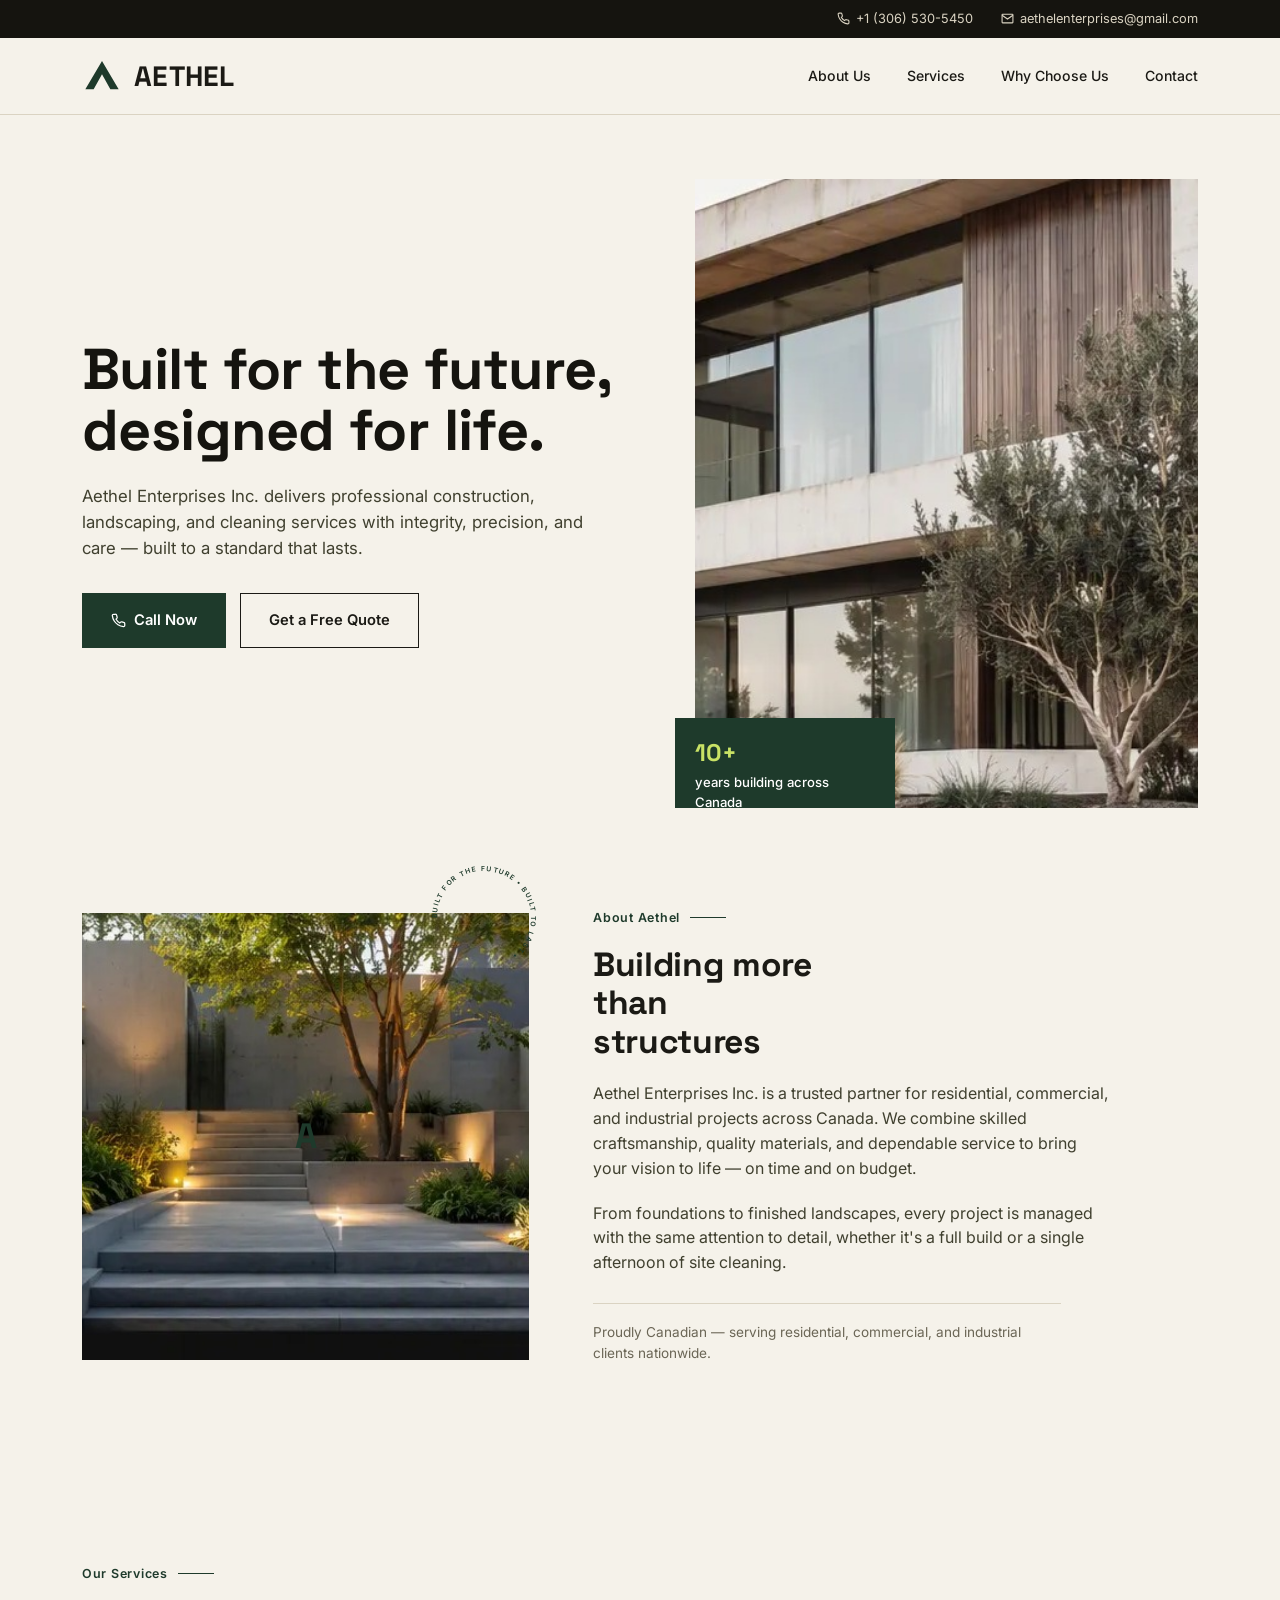
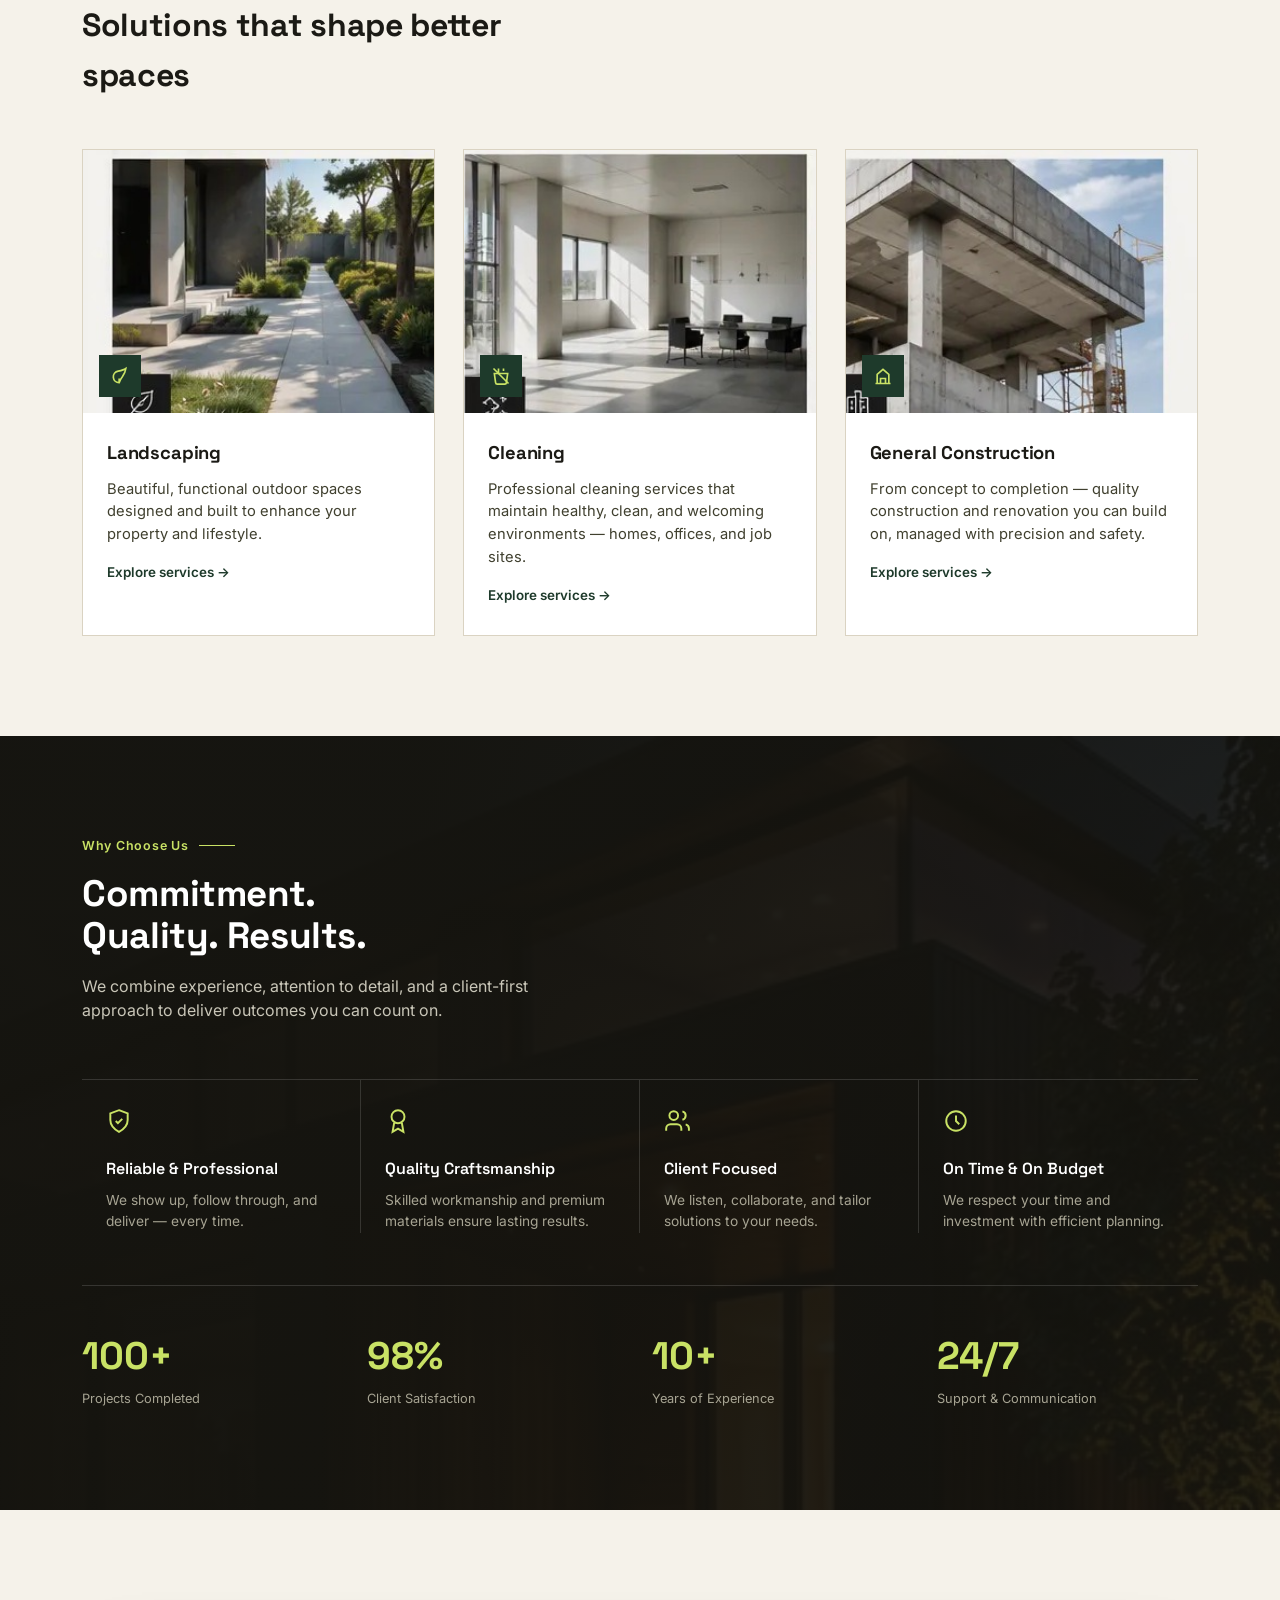
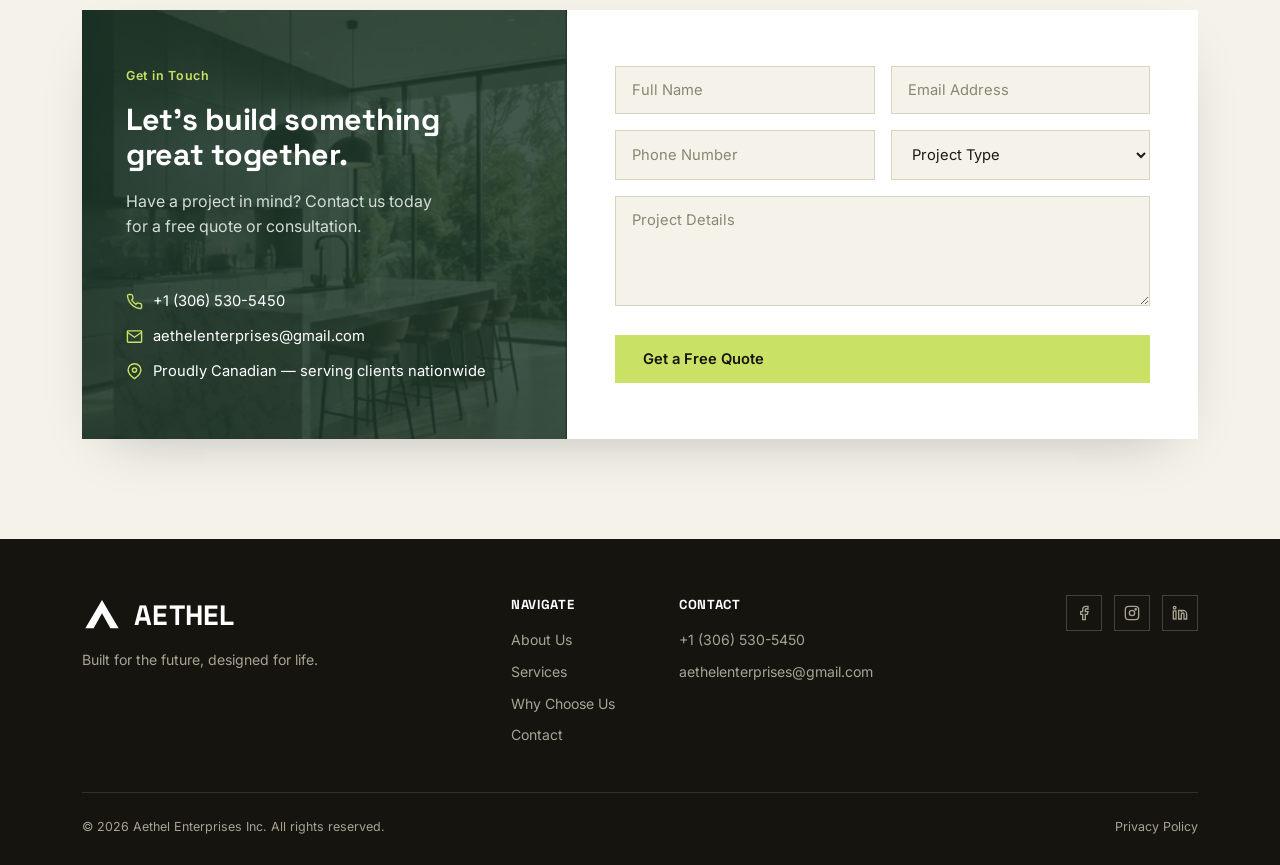
==== index.html @ 4a6648ea "Create index.html" ====
<!DOCTYPE html>
<html lang="en">
<head>
<meta charset="UTF-8">
<meta name="viewport" content="width=device-width, initial-scale=1.0">
<title>Aethel Enterprises Inc. — Built for the future, designed for life.</title>
<link rel="preconnect" href="https://fonts.googleapis.com">
<link rel="preconnect" href="https://fonts.gstatic.com" crossorigin>
<link href="https://fonts.googleapis.com/css2?family=Space+Grotesk:wght@400;500;600;700&family=Inter:wght@400;500;600&display=swap" rel="stylesheet">
<style>
  :root{
    --cream:#F5F2EA;
    --charcoal:#15140F;
    --forest:#1E3A2B;
    --forest-light:#2A4E3B;
    --lime:#C9E265;
    --stone:#DAD3C2;
    --white:#FFFFFF;
    --ink:#1B1A15;
  }
  *{margin:0;padding:0;box-sizing:border-box;}
  html{scroll-behavior:smooth;}
  body{
    font-family:'Inter',sans-serif;
    background:var(--cream);
    color:var(--ink);
    line-height:1.55;
    -webkit-font-smoothing:antialiased;
  }
  h1,h2,h3,.brand{
    font-family:'Space Grotesk',sans-serif;
    letter-spacing:-0.01em;
  }
  img{display:block;max-width:100%;height:auto;}
  a{color:inherit;text-decoration:none;}
  .wrap{max-width:1180px;margin:0 auto;padding:0 32px;}
  .btn{
    display:inline-flex;align-items:center;gap:8px;
    padding:15px 28px;
    font-family:'Inter',sans-serif;
    font-weight:600;
    font-size:0.92rem;
    border:1.5px solid transparent;
    cursor:pointer;
    transition:background .2s ease, color .2s ease, border-color .2s ease;
    white-space:nowrap;
  }
  .btn-primary{background:var(--forest);color:var(--white);}
  .btn-primary:hover{background:var(--charcoal);}
  .btn-outline{border-color:var(--ink);color:var(--ink);background:transparent;}
  .btn-outline:hover{background:var(--ink);color:var(--cream);}
  .btn-lime{background:var(--lime);color:var(--charcoal);}
  .btn-lime:hover{background:var(--white);}

  /* ===== Utility bar + header ===== */
  .topbar{
    background:var(--charcoal);color:var(--stone);
    font-size:0.8rem;
  }
  .topbar .wrap{display:flex;justify-content:flex-end;gap:28px;padding:9px 32px;}
  .topbar a{display:inline-flex;align-items:center;gap:6px;}
  .topbar a:hover{color:var(--lime);}

  header{
    position:sticky;top:0;z-index:50;
    background:rgba(245,242,234,0.94);
    backdrop-filter:blur(6px);
    border-bottom:1px solid var(--stone);
  }
  header .wrap{display:flex;align-items:center;justify-content:space-between;padding:18px 32px;}
  .brand{display:flex;align-items:center;gap:12px;}
  .brand .mark{width:40px;height:40px;flex:none;}
  .brand .word{font-size:1.75rem;font-weight:700;letter-spacing:0.01em;line-height:1;}
  nav{display:flex;align-items:center;gap:36px;}
  nav a{font-size:0.88rem;font-weight:500;position:relative;padding:4px 0;}
  nav a:hover{color:var(--forest);}
  .navtoggle{display:none;background:none;border:none;cursor:pointer;padding:6px;}
  .navtoggle span{display:block;width:22px;height:2px;background:var(--ink);margin:5px 0;}

  /* ===== Hero ===== */
  .hero{padding:64px 0 0;overflow:hidden;}
  .hero .wrap{display:grid;grid-template-columns:1.05fr 0.95fr;gap:56px;align-items:center;}
  .hero h1{font-size:clamp(2.5rem,5vw,3.6rem);font-weight:700;line-height:1.06;color:var(--charcoal);}
  .hero p{margin-top:22px;max-width:46ch;font-size:1.05rem;color:#40402f;}
  .hero .ctas{margin-top:32px;display:flex;gap:14px;flex-wrap:wrap;}
  .hero .photo{position:relative;}
  .hero .photo img{width:100%;aspect-ratio:4/5;object-fit:cover;}
  .hero .photo .tag{
    position:absolute;left:-20px;bottom:-20px;
    background:var(--forest);color:var(--white);
    padding:16px 20px;max-width:220px;
    font-size:0.82rem;font-weight:500;
  }
  .hero .photo .tag b{display:block;font-family:'Space Grotesk',sans-serif;font-size:1.5rem;color:var(--lime);font-weight:700;}

  /* ===== Section basics ===== */
  section{padding:100px 0;}
  .label{
    font-size:0.78rem;font-weight:600;letter-spacing:0.06em;color:var(--forest);
    display:flex;align-items:center;gap:10px;margin-bottom:18px;
  }
  .label::after{content:"";flex:none;width:36px;height:1px;background:var(--forest);}

  /* ===== About ===== */
  .about .wrap{display:grid;grid-template-columns:0.85fr 1.15fr;gap:64px;align-items:center;}
  .about .photowrap{position:relative;}
  .about .photowrap img{width:100%;aspect-ratio:1/1;object-fit:cover;}
  .about h2{font-size:2.1rem;font-weight:700;line-height:1.15;max-width:11ch;}
  .about .body p{margin-top:20px;max-width:52ch;color:#40402f;}
  .about .body{position:relative;}
  .about .founder{margin-top:28px;font-size:0.85rem;color:#6b6656;padding-top:18px;border-top:1px solid var(--stone);max-width:52ch;}

  .seal{
    position:absolute;right:-14px;top:-54px;
    width:118px;height:118px;
    animation:spin 26s linear infinite;
  }
  @media (prefers-reduced-motion: reduce){.seal{animation:none;}}
  @keyframes spin{from{transform:rotate(0deg);}to{transform:rotate(360deg);}}
  .seal-core{
    position:absolute;inset:0;display:flex;align-items:center;justify-content:center;
    animation:none;
  }
  .seal-core span{
    font-family:'Space Grotesk',sans-serif;font-weight:700;font-size:2.2rem;color:var(--forest);
  }

  /* ===== Services ===== */
  .services-grid{margin-top:48px;display:grid;grid-template-columns:repeat(3,1fr);gap:28px;}
  .svc-card{background:var(--white);border:1px solid var(--stone);}
  .svc-card .imgbox{position:relative;aspect-ratio:4/3;overflow:hidden;}
  .svc-card .imgbox img{width:100%;height:100%;object-fit:cover;transition:transform .5s ease;}
  .svc-card:hover .imgbox img{transform:scale(1.05);}
  .svc-card .icon{
    position:absolute;left:16px;bottom:16px;
    width:42px;height:42px;background:var(--forest);
    display:flex;align-items:center;justify-content:center;
  }
  .svc-card .icon svg{width:20px;height:20px;stroke:var(--lime);}
  .svc-card .content{padding:26px 24px 28px;}
  .svc-card h3{font-size:1.15rem;font-weight:700;margin-bottom:10px;}
  .svc-card p{font-size:0.92rem;color:#40402f;}
  .svc-card .more{display:inline-flex;align-items:center;gap:6px;margin-top:16px;font-size:0.84rem;font-weight:600;color:var(--forest);}

  /* ===== Why choose us (dark, photo bg) ===== */
  .why{
    position:relative;color:var(--white);
    background:var(--charcoal);
  }
  .why .bgphoto{position:absolute;inset:0;z-index:0;}
  .why .bgphoto img{width:100%;height:100%;object-fit:cover;opacity:0.28;}
  .why .bgphoto::after{
    content:"";position:absolute;inset:0;
    background:linear-gradient(100deg, rgba(21,20,15,0.97) 30%, rgba(21,20,15,0.65) 100%);
  }
  .why .wrap{position:relative;z-index:1;}
  .why .label{color:var(--lime);}
  .why .label::after{background:var(--lime);}
  .why h2{font-size:2.3rem;font-weight:700;max-width:14ch;line-height:1.15;}
  .why .lede{max-width:46ch;color:#c9c6b8;margin-top:16px;}
  .values{margin-top:56px;display:grid;grid-template-columns:repeat(4,1fr);gap:0;border-top:1px solid rgba(255,255,255,0.14);}
  .value{padding:28px 24px 0;border-right:1px solid rgba(255,255,255,0.14);}
  .value:last-child{border-right:none;}
  .value svg{width:26px;height:26px;stroke:var(--lime);margin-bottom:16px;}
  .value h4{font-family:'Space Grotesk',sans-serif;font-size:1rem;font-weight:600;margin-bottom:8px;}
  .value p{font-size:0.86rem;color:#a7a493;}
  .stats{margin-top:52px;display:grid;grid-template-columns:repeat(4,1fr);gap:24px;padding-top:40px;border-top:1px solid rgba(255,255,255,0.14);}
  .stat b{display:block;font-family:'Space Grotesk',sans-serif;font-size:2.4rem;font-weight:700;color:var(--lime);}
  .stat span{font-size:0.8rem;color:#a7a493;}

  /* ===== Contact ===== */
  .contact{background:var(--cream);}
  .contact .panel-wrap{display:grid;grid-template-columns:1fr 1.3fr;box-shadow:0 20px 60px -30px rgba(0,0,0,0.3);}
  .contact .panel{
    background:var(--forest);color:var(--white);
    padding:56px 44px;position:relative;overflow:hidden;
    display:flex;flex-direction:column;justify-content:space-between;
  }
  .contact .panel .kitchen{position:absolute;inset:0;opacity:0.16;}
  .contact .panel .kitchen img{width:100%;height:100%;object-fit:cover;}
  .contact .panel > *{position:relative;z-index:1;}
  .contact .panel h2{font-size:1.9rem;font-weight:700;line-height:1.15;}
  .contact .panel p{margin-top:16px;color:#d3ddd6;max-width:32ch;}
  .contact .details{margin-top:32px;display:flex;flex-direction:column;gap:12px;font-size:0.92rem;}
  .contact .details a{display:flex;align-items:center;gap:10px;}
  .contact .details svg{width:17px;height:17px;stroke:var(--lime);flex:none;}
  .form{background:var(--white);padding:56px 48px;}
  .form-row{display:grid;grid-template-columns:1fr 1fr;gap:16px;margin-bottom:16px;}
  .form input,.form select,.form textarea{
    width:100%;border:1px solid var(--stone);background:var(--cream);
    padding:14px 16px;font-family:'Inter',sans-serif;font-size:0.92rem;color:var(--ink);
  }
  .form textarea{margin-bottom:22px;min-height:110px;resize:vertical;}
  .form input::placeholder,.form textarea::placeholder{color:#8a8672;}
  .form input:focus,.form select:focus,.form textarea:focus{outline:2px solid var(--forest);outline-offset:1px;}
  .form button{width:100%;border:none;}

  /* ===== Footer ===== */
  footer{background:var(--charcoal);color:#a7a493;padding:56px 0 28px;}
  .foot-top{display:flex;justify-content:space-between;align-items:flex-start;flex-wrap:wrap;gap:32px;padding-bottom:36px;border-bottom:1px solid rgba(255,255,255,0.12);}
  .foot-brand .brand .word{color:var(--white);}
  .foot-brand p{margin-top:14px;font-size:0.88rem;max-width:30ch;}
  .foot-links{display:flex;gap:64px;flex-wrap:wrap;}
  .foot-links h5{font-family:'Space Grotesk',sans-serif;color:var(--white);font-size:0.82rem;letter-spacing:0.05em;margin-bottom:14px;}
  .foot-links a{display:block;font-size:0.88rem;margin-bottom:10px;}
  .foot-links a:hover{color:var(--lime);}
  .social{display:flex;gap:12px;}
  .social a{width:36px;height:36px;border:1px solid rgba(255,255,255,0.2);display:flex;align-items:center;justify-content:center;}
  .social a:hover{border-color:var(--lime);color:var(--lime);}
  .social svg{width:16px;height:16px;stroke:currentColor;fill:none;}
  .foot-bottom{display:flex;justify-content:space-between;flex-wrap:wrap;gap:12px;padding-top:24px;font-size:0.78rem;}

  /* ===== Responsive ===== */
  @media (max-width:900px){
    .hero .wrap{grid-template-columns:1fr;}
    .hero .photo{order:-1;}
    .hero{padding-top:40px;}
    .about .wrap{grid-template-columns:1fr;gap:40px;}
    .seal{right:8px;top:-40px;}
    .services-grid{grid-template-columns:1fr;}
    .values{grid-template-columns:1fr 1fr;}
    .value{border-right:none;border-bottom:1px solid rgba(255,255,255,0.14);padding-bottom:24px;}
    .stats{grid-template-columns:1fr 1fr;}
    .contact .panel-wrap{grid-template-columns:1fr;}
    .form-row{grid-template-columns:1fr;}
    nav{position:fixed;top:64px;left:0;right:0;bottom:0;background:var(--cream);flex-direction:column;align-items:flex-start;padding:32px;gap:24px;transform:translateX(100%);transition:transform .3s ease;}
    nav.open{transform:translateX(0);}
    .navtoggle{display:block;}
    .topbar .wrap{justify-content:center;gap:20px;flex-wrap:wrap;}
    section{padding:64px 0;}
  }
  @media (max-width:560px){
    .wrap{padding:0 20px;}
    .foot-links{gap:32px;}
  }
</style>
</head>
<body>

<div class="topbar">
  <div class="wrap">
    <a href="tel:+13065305450">
      <svg width="13" height="13" viewBox="0 0 24 24" fill="none" stroke="currentColor" stroke-width="2"><path d="M22 16.92v3a2 2 0 0 1-2.18 2 19.79 19.79 0 0 1-8.63-3.07 19.5 19.5 0 0 1-6-6 19.79 19.79 0 0 1-3.07-8.67A2 2 0 0 1 4.11 2h3a2 2 0 0 1 2 1.72c.127.96.36 1.903.7 2.81a2 2 0 0 1-.45 2.11L8.09 9.91a16 16 0 0 0 6 6l1.27-1.27a2 2 0 0 1 2.11-.45c.907.34 1.85.573 2.81.7A2 2 0 0 1 22 16.92z"/></svg>
      +1 (306) 530-5450
    </a>
    <a href="mailto:aethelenterprises@gmail.com">
      <svg width="13" height="13" viewBox="0 0 24 24" fill="none" stroke="currentColor" stroke-width="2"><path d="M4 4h16v16H4z" stroke="none"/><path d="M22 6l-10 7L2 6"/><rect x="2" y="4" width="20" height="16" rx="1"/></svg>
      aethelenterprises@gmail.com
    </a>
  </div>
</div>

<header>
  <div class="wrap">
    <a class="brand" href="#top">
      <svg class="mark" viewBox="0 0 48 48" fill="none">
        <path d="M24 6L4 40H14L24 22L34 40H44L24 6Z" fill="#1E3A2B"/>
      </svg>
      <span class="word">AETHEL</span>
    </a>
    <nav id="nav">
      <a href="#about">About Us</a>
      <a href="#services">Services</a>
      <a href="#why">Why Choose Us</a>
      <a href="#contact">Contact</a>
    </nav>
    <button class="navtoggle" id="navtoggle" aria-label="Toggle menu"><span></span><span></span><span></span></button>
  </div>
</header>

<main id="top">

  <section class="hero">
    <div class="wrap">
      <div>
        <h1>Built for the future, designed for life.</h1>
        <p>Aethel Enterprises Inc. delivers professional construction, landscaping, and cleaning services with integrity, precision, and care — built to a standard that lasts.</p>
        <div class="ctas">
          <a href="tel:+13065305450" class="btn btn-primary">
            <svg width="15" height="15" viewBox="0 0 24 24" fill="none" stroke="currentColor" stroke-width="2"><path d="M22 16.92v3a2 2 0 0 1-2.18 2 19.79 19.79 0 0 1-8.63-3.07 19.5 19.5 0 0 1-6-6 19.79 19.79 0 0 1-3.07-8.67A2 2 0 0 1 4.11 2h3a2 2 0 0 1 2 1.72c.127.96.36 1.903.7 2.81a2 2 0 0 1-.45 2.11L8.09 9.91a16 16 0 0 0 6 6l1.27-1.27a2 2 0 0 1 2.11-.45c.907.34 1.85.573 2.81.7A2 2 0 0 1 22 16.92z"/></svg>
            Call Now
          </a>
          <a href="#contact" class="btn btn-outline">Get a Free Quote</a>
        </div>
      </div>
      <div class="photo">
        <img src="[data-uri]" alt="Modern concrete and timber residential build by Aethel Enterprises">
        <div class="tag"><b>10+</b>years building across Canada</div>
      </div>
    </div>
  </section>

  <section class="about" id="about">
    <div class="wrap">
      <div class="photowrap">
        <img src="[data-uri]" alt="Landscaped concrete courtyard with lighting designed by Aethel Enterprises">
        <div class="seal">
          <svg viewBox="0 0 200 200" width="100%" height="100%">
            <defs><path id="sealpath" d="M 100,100 m -80,0 a 80,80 0 1,1 160,0 a 80,80 0 1,1 -160,0"/></defs>
            <text font-family="Inter, sans-serif" font-size="11.5" letter-spacing="2.5" fill="#1E3A2B" font-weight="600">
              <textPath href="#sealpath" startOffset="0%">BUILT FOR THE FUTURE  •  BUILT TO LAST  •  </textPath>
            </text>
          </svg>
        </div>
        <div class="seal-core"><span>A</span></div>
      </div>
      <div class="body">
        <div class="label">About Aethel</div>
        <h2>Building more than structures</h2>
        <p>Aethel Enterprises Inc. is a trusted partner for residential, commercial, and industrial projects across Canada. We combine skilled craftsmanship, quality materials, and dependable service to bring your vision to life — on time and on budget.</p>
        <p>From foundations to finished landscapes, every project is managed with the same attention to detail, whether it's a full build or a single afternoon of site cleaning.</p>
        <div class="founder">Proudly Canadian — serving residential, commercial, and industrial clients nationwide.</div>
      </div>
    </div>
  </section>

  <section class="services" id="services">
    <div class="wrap">
      <div class="label">Our Services</div>
      <h2 style="font-size:2rem;font-weight:700;max-width:20ch;">Solutions that shape better spaces</h2>
      <div class="services-grid">

        <div class="svc-card">
          <div class="imgbox">
            <img src="[data-uri]" alt="Landscaped garden pathway">
            <div class="icon"><svg viewBox="0 0 24 24" fill="none" stroke="currentColor" stroke-width="2"><path d="M11 20A7 7 0 0 1 9.8 6.1C15.5 5 17 4.5 19 3c-.5 4-1.5 6-4 9.5-1.5 2-3 4.5-4 7.5z"/><path d="M11 20v-5"/></svg></div>
          </div>
          <div class="content">
            <h3>Landscaping</h3>
            <p>Beautiful, functional outdoor spaces designed and built to enhance your property and lifestyle.</p>
            <span class="more">Explore services →</span>
          </div>
        </div>

        <div class="svc-card">
          <div class="imgbox">
            <img src="[data-uri]" alt="Professionally cleaned interior office space">
            <div class="icon"><svg viewBox="0 0 24 24" fill="none" stroke="currentColor" stroke-width="2"><path d="M3 3l18 18M9 3v6M15 3v3"/><path d="M4 9h16l-1.5 11a2 2 0 0 1-2 1.8H7.5a2 2 0 0 1-2-1.8L4 9z"/></svg></div>
          </div>
          <div class="content">
            <h3>Cleaning</h3>
            <p>Professional cleaning services that maintain healthy, clean, and welcoming environments — homes, offices, and job sites.</p>
            <span class="more">Explore services →</span>
          </div>
        </div>

        <div class="svc-card">
          <div class="imgbox">
            <img src="[data-uri]" alt="Concrete general construction site">
            <div class="icon"><svg viewBox="0 0 24 24" fill="none" stroke="currentColor" stroke-width="2"><path d="M3 21h18M5 21V10l7-6 7 6v11M9 21v-6h6v6"/></svg></div>
          </div>
          <div class="content">
            <h3>General Construction</h3>
            <p>From concept to completion — quality construction and renovation you can build on, managed with precision and safety.</p>
            <span class="more">Explore services →</span>
          </div>
        </div>

      </div>
    </div>
  </section>

  <section class="why" id="why">
    <div class="bgphoto"><img src="[data-uri]" alt="Aethel-built home lit at dusk"></div>
    <div class="wrap">
      <div class="label">Why Choose Us</div>
      <h2>Commitment. Quality. Results.</h2>
      <p class="lede">We combine experience, attention to detail, and a client-first approach to deliver outcomes you can count on.</p>

      <div class="values">
        <div class="value">
          <svg viewBox="0 0 24 24" fill="none" stroke="currentColor" stroke-width="1.8"><path d="M12 2l8 3v6c0 5-3.4 8.4-8 11-4.6-2.6-8-6-8-11V5l8-3z"/><path d="m9 12 2 2 4-4"/></svg>
          <h4>Reliable &amp; Professional</h4>
          <p>We show up, follow through, and deliver — every time.</p>
        </div>
        <div class="value">
          <svg viewBox="0 0 24 24" fill="none" stroke="currentColor" stroke-width="1.8"><circle cx="12" cy="8" r="6"/><path d="M8.5 13.5 7 22l5-3 5 3-1.5-8.5"/></svg>
          <h4>Quality Craftsmanship</h4>
          <p>Skilled workmanship and premium materials ensure lasting results.</p>
        </div>
        <div class="value">
          <svg viewBox="0 0 24 24" fill="none" stroke="currentColor" stroke-width="1.8"><circle cx="9" cy="7" r="4"/><path d="M2 21v-2a4 4 0 0 1 4-4h6a4 4 0 0 1 4 4v2"/><path d="M17 3.13a4 4 0 0 1 0 7.75M23 21v-2a4 4 0 0 0-3-3.87"/></svg>
          <h4>Client Focused</h4>
          <p>We listen, collaborate, and tailor solutions to your needs.</p>
        </div>
        <div class="value">
          <svg viewBox="0 0 24 24" fill="none" stroke="currentColor" stroke-width="1.8"><circle cx="12" cy="12" r="9"/><path d="M12 7v5l3 3"/></svg>
          <h4>On Time &amp; On Budget</h4>
          <p>We respect your time and investment with efficient planning.</p>
        </div>
      </div>

      <div class="stats">
        <div class="stat"><b>100+</b><span>Projects Completed</span></div>
        <div class="stat"><b>98%</b><span>Client Satisfaction</span></div>
        <div class="stat"><b>10+</b><span>Years of Experience</span></div>
        <div class="stat"><b>24/7</b><span>Support &amp; Communication</span></div>
      </div>
    </div>
  </section>

  <section class="contact" id="contact">
    <div class="wrap">
      <div class="panel-wrap">
        <div class="panel">
          <div class="kitchen"><img src="[data-uri]" alt=""></div>
          <div>
            <div class="label" style="color:var(--lime);">Get in Touch</div>
            <div class="label" style="display:none;"></div>
            <h2>Let's build something great together.</h2>
            <p>Have a project in mind? Contact us today for a free quote or consultation.</p>
          </div>
          <div class="details">
            <a href="tel:+13065305450"><svg viewBox="0 0 24 24" fill="none" stroke="currentColor" stroke-width="2"><path d="M22 16.92v3a2 2 0 0 1-2.18 2 19.79 19.79 0 0 1-8.63-3.07 19.5 19.5 0 0 1-6-6 19.79 19.79 0 0 1-3.07-8.67A2 2 0 0 1 4.11 2h3a2 2 0 0 1 2 1.72c.127.96.36 1.903.7 2.81a2 2 0 0 1-.45 2.11L8.09 9.91a16 16 0 0 0 6 6l1.27-1.27a2 2 0 0 1 2.11-.45c.907.34 1.85.573 2.81.7A2 2 0 0 1 22 16.92z"/></svg> +1 (306) 530-5450</a>
            <a href="mailto:aethelenterprises@gmail.com"><svg viewBox="0 0 24 24" fill="none" stroke="currentColor" stroke-width="2"><path d="M22 6l-10 7L2 6"/><rect x="2" y="4" width="20" height="16" rx="1"/></svg> aethelenterprises@gmail.com</a>
            <a href="#"><svg viewBox="0 0 24 24" fill="none" stroke="currentColor" stroke-width="2"><path d="M21 10c0 6-9 12-9 12s-9-6-9-12a9 9 0 0 1 18 0z"/><circle cx="12" cy="10" r="3"/></svg> Proudly Canadian — serving clients nationwide</a>
          </div>
        </div>
        <form class="form" onsubmit="event.preventDefault();">
          <div class="form-row">
            <input type="text" placeholder="Full Name" required>
            <input type="email" placeholder="Email Address" required>
          </div>
          <div class="form-row">
            <input type="tel" placeholder="Phone Number">
            <select>
              <option value="">Project Type</option>
              <option>Landscaping</option>
              <option>Cleaning</option>
              <option>General Construction</option>
              <option>Other</option>
            </select>
          </div>
          <textarea placeholder="Project Details"></textarea>
          <button type="submit" class="btn btn-lime">Get a Free Quote</button>
        </form>
      </div>
    </div>
  </section>

</main>

<footer>
  <div class="wrap">
    <div class="foot-top">
      <div class="foot-brand">
        <a class="brand" href="#top">
          <svg class="mark" viewBox="0 0 48 48" fill="none" width="34" height="34">
            <path d="M24 6L4 40H14L24 22L34 40H44L24 6Z" fill="#FFFFFF"/>
          </svg>
          <span class="word">AETHEL</span>
        </a>
        <p>Built for the future, designed for life.</p>
      </div>
      <div class="foot-links">
        <div>
          <h5>NAVIGATE</h5>
          <a href="#about">About Us</a>
          <a href="#services">Services</a>
          <a href="#why">Why Choose Us</a>
          <a href="#contact">Contact</a>
        </div>
        <div>
          <h5>CONTACT</h5>
          <a href="tel:+13065305450">+1 (306) 530-5450</a>
          <a href="mailto:aethelenterprises@gmail.com">aethelenterprises@gmail.com</a>
        </div>
      </div>
      <div class="social">
        <a href="#" aria-label="Facebook"><svg viewBox="0 0 24 24" stroke-width="2"><path d="M18 2h-3a5 5 0 0 0-5 5v3H7v4h3v8h4v-8h3l1-4h-4V7a1 1 0 0 1 1-1h3z"/></svg></a>
        <a href="#" aria-label="Instagram"><svg viewBox="0 0 24 24" stroke-width="2"><rect x="2" y="2" width="20" height="20" rx="5"/><circle cx="12" cy="12" r="4"/><circle cx="17.5" cy="6.5" r="1"/></svg></a>
        <a href="#" aria-label="LinkedIn"><svg viewBox="0 0 24 24" stroke-width="2"><path d="M16 8a6 6 0 0 1 6 6v7h-4v-7a2 2 0 0 0-4 0v7h-4V8h4v2a5 5 0 0 1 2-2z"/><rect x="2" y="9" width="4" height="12"/><circle cx="4" cy="4" r="2"/></svg></a>
      </div>
    </div>
    <div class="foot-bottom">
      <span>© 2026 Aethel Enterprises Inc. All rights reserved.</span>
      <a href="#">Privacy Policy</a>
    </div>
  </div>
</footer>

<script>
  const toggle = document.getElementById('navtoggle');
  const nav = document.getElementById('nav');
  toggle.addEventListener('click', () => nav.classList.toggle('open'));
  nav.querySelectorAll('a').forEach(a => a.addEventListener('click', () => nav.classList.remove('open')));
</script>

</body>
</html>
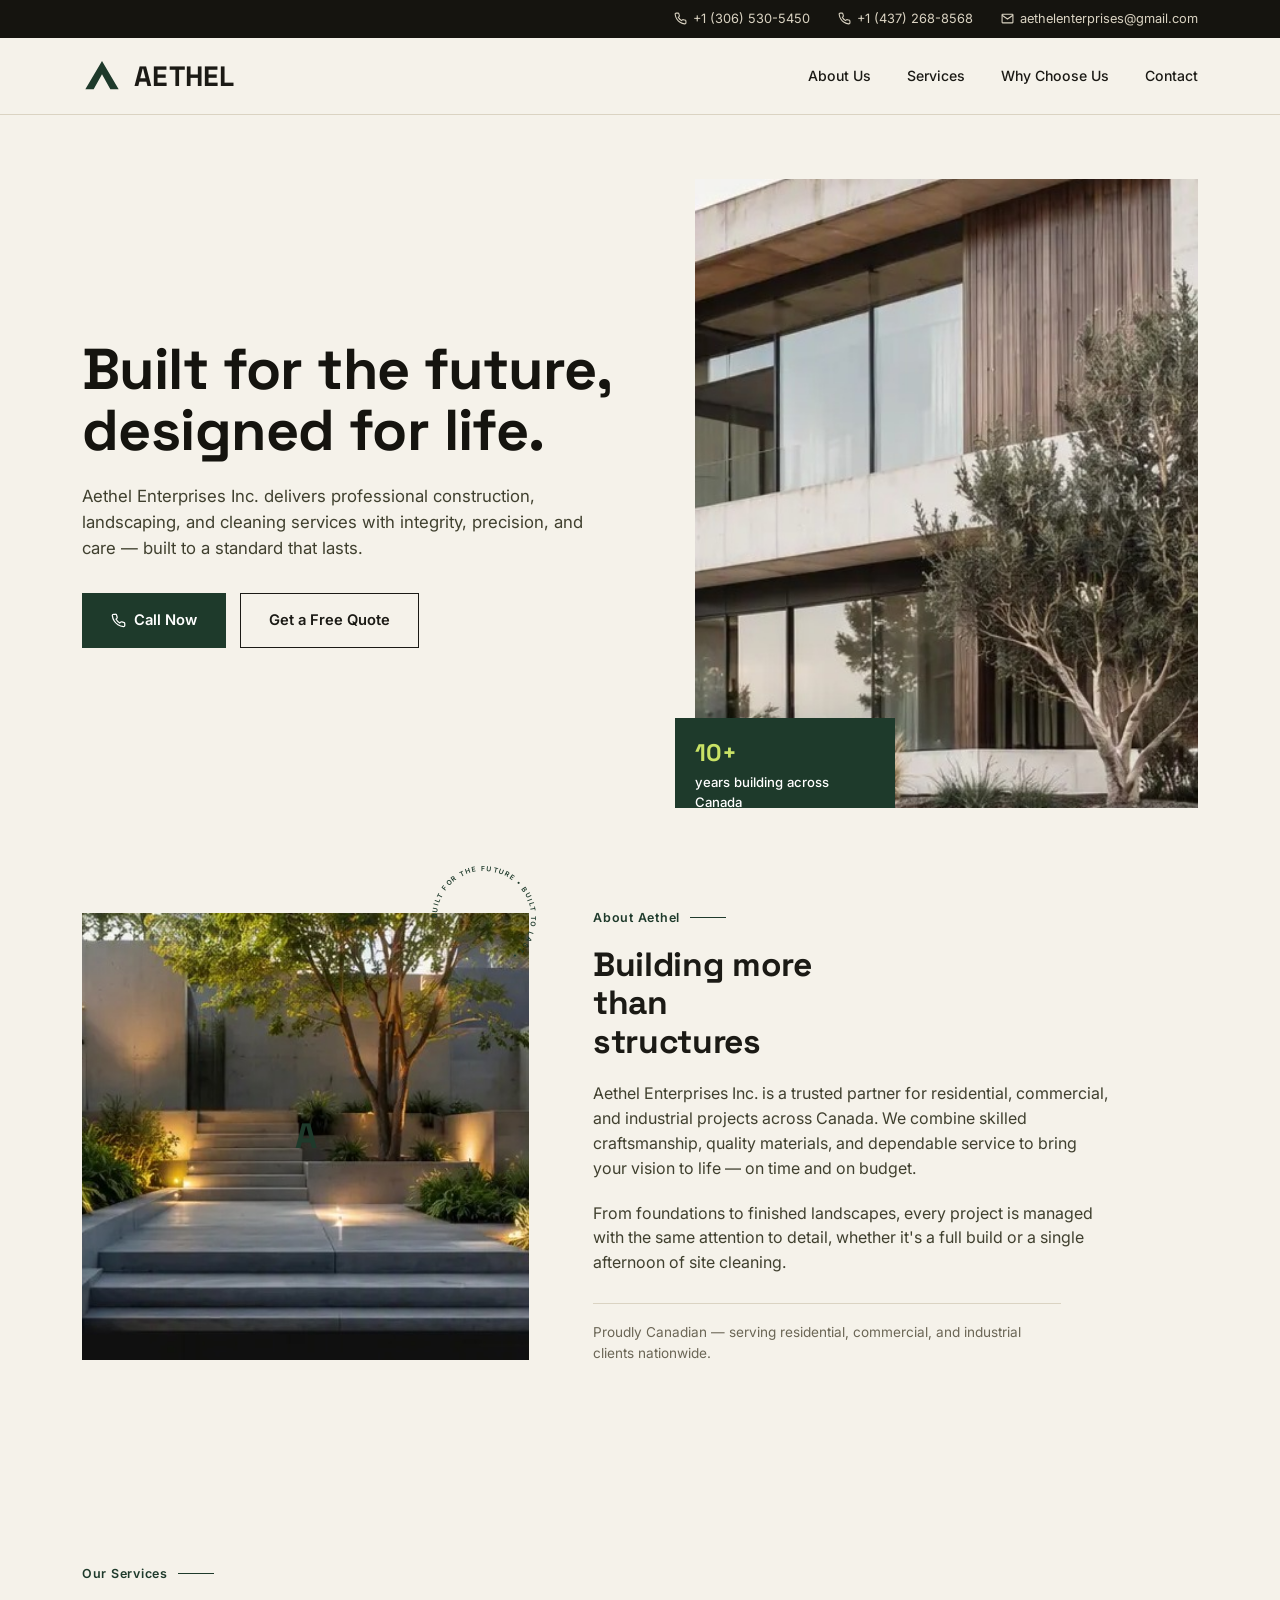
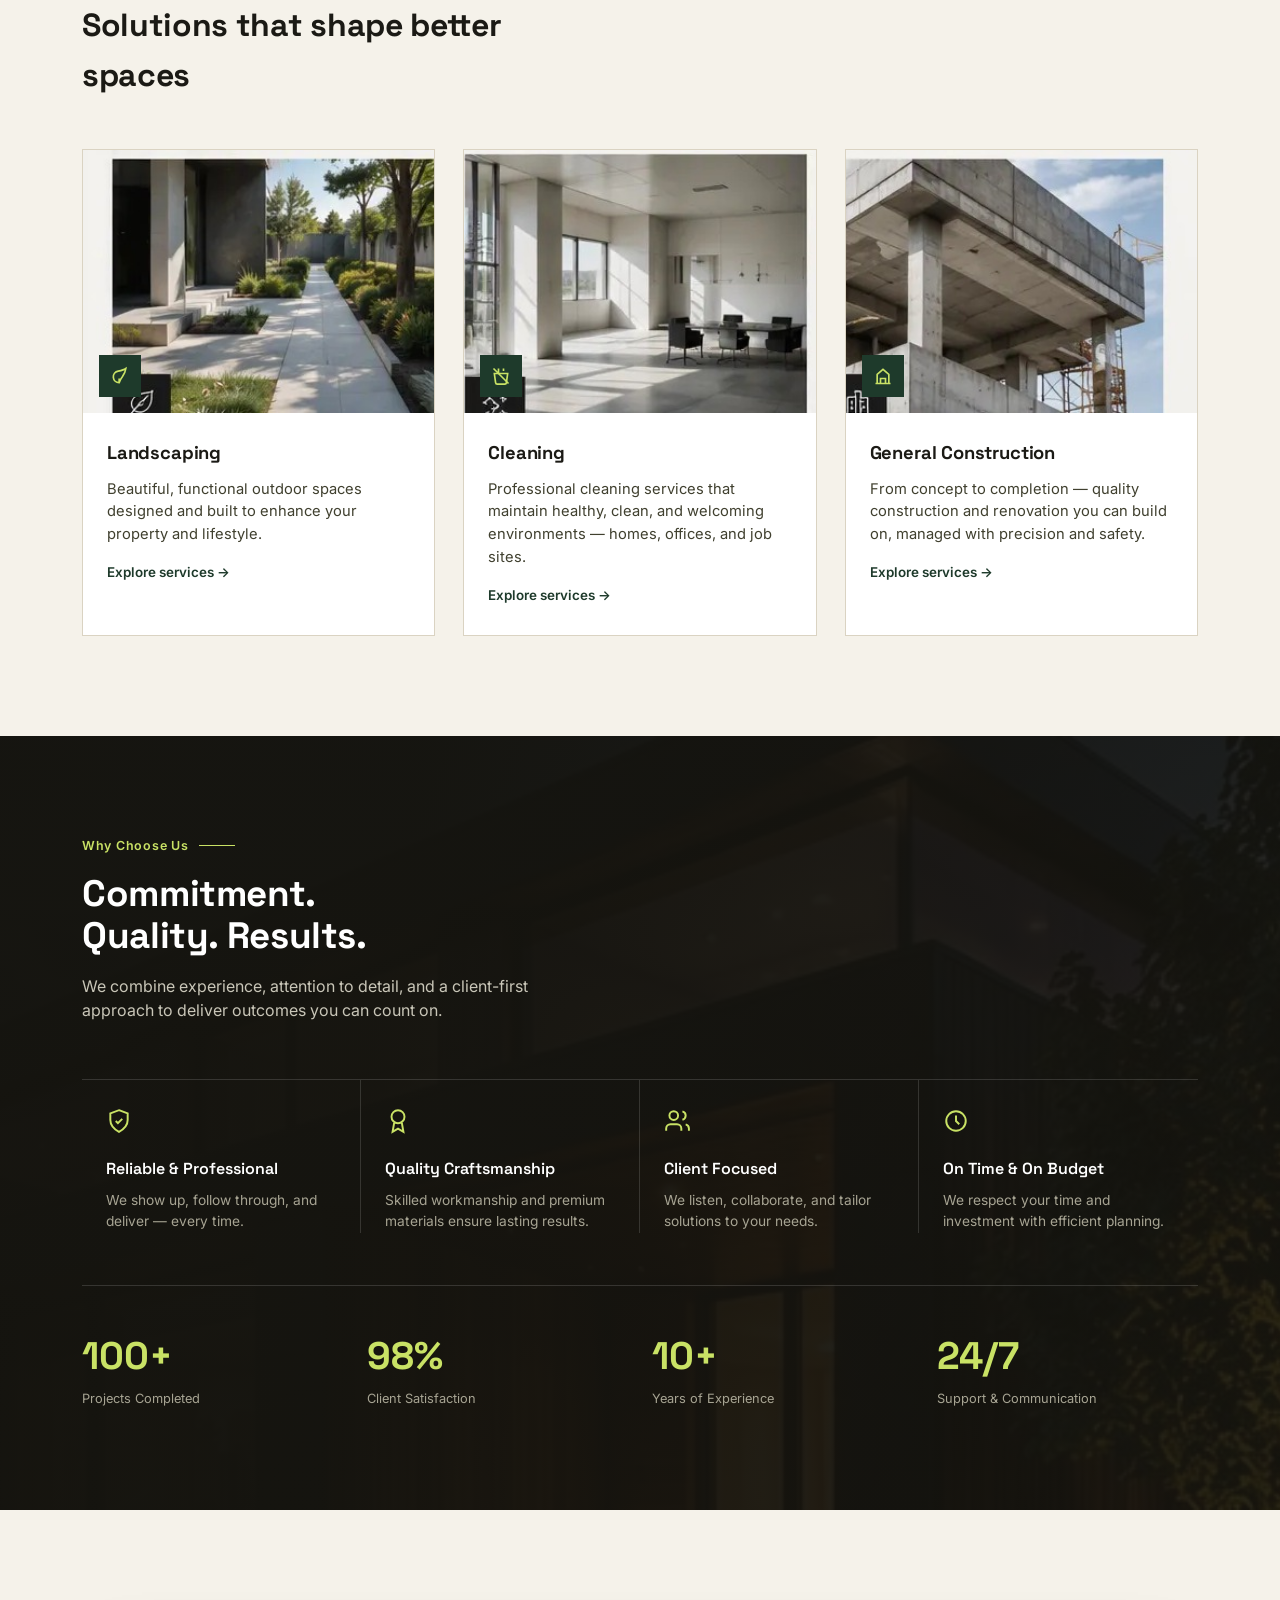
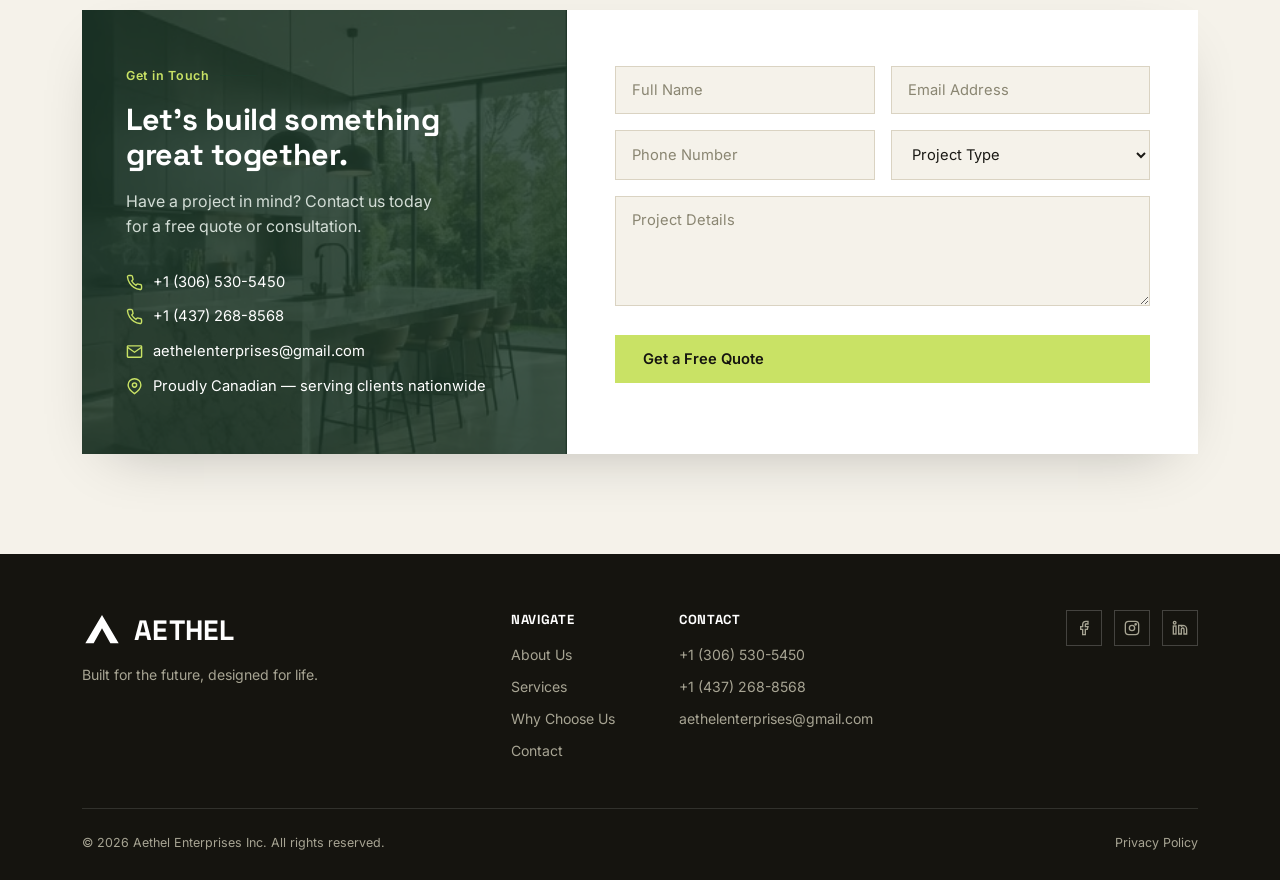
==== commit e2f0b26c: "Update index.html" ====
--- a/index.html
+++ b/index.html
@@ -194,6 +194,9 @@
   .form input::placeholder,.form textarea::placeholder{color:#8a8672;}
   .form input:focus,.form select:focus,.form textarea:focus{outline:2px solid var(--forest);outline-offset:1px;}
   .form button{width:100%;border:none;}
+  .form-status{margin-top:16px;padding:14px 16px;font-size:0.88rem;font-weight:500;}
+  .form-status.ok{background:#e7f0e4;color:var(--forest);}
+  .form-status.err{background:#f4e3e0;color:#8a2f22;}
 
   /* ===== Footer ===== */
   footer{background:var(--charcoal);color:#a7a493;padding:56px 0 28px;}
@@ -243,6 +246,10 @@
       <svg width="13" height="13" viewBox="0 0 24 24" fill="none" stroke="currentColor" stroke-width="2"><path d="M22 16.92v3a2 2 0 0 1-2.18 2 19.79 19.79 0 0 1-8.63-3.07 19.5 19.5 0 0 1-6-6 19.79 19.79 0 0 1-3.07-8.67A2 2 0 0 1 4.11 2h3a2 2 0 0 1 2 1.72c.127.96.36 1.903.7 2.81a2 2 0 0 1-.45 2.11L8.09 9.91a16 16 0 0 0 6 6l1.27-1.27a2 2 0 0 1 2.11-.45c.907.34 1.85.573 2.81.7A2 2 0 0 1 22 16.92z"/></svg>
       +1 (306) 530-5450
     </a>
+    <a href="tel:+14372688568">
+      <svg width="13" height="13" viewBox="0 0 24 24" fill="none" stroke="currentColor" stroke-width="2"><path d="M22 16.92v3a2 2 0 0 1-2.18 2 19.79 19.79 0 0 1-8.63-3.07 19.5 19.5 0 0 1-6-6 19.79 19.79 0 0 1-3.07-8.67A2 2 0 0 1 4.11 2h3a2 2 0 0 1 2 1.72c.127.96.36 1.903.7 2.81a2 2 0 0 1-.45 2.11L8.09 9.91a16 16 0 0 0 6 6l1.27-1.27a2 2 0 0 1 2.11-.45c.907.34 1.85.573 2.81.7A2 2 0 0 1 22 16.92z"/></svg>
+      +1 (437) 268-8568
+    </a>
     <a href="mailto:aethelenterprises@gmail.com">
       <svg width="13" height="13" viewBox="0 0 24 24" fill="none" stroke="currentColor" stroke-width="2"><path d="M4 4h16v16H4z" stroke="none"/><path d="M22 6l-10 7L2 6"/><rect x="2" y="4" width="20" height="16" rx="1"/></svg>
       aethelenterprises@gmail.com
@@ -328,7 +335,7 @@
           <div class="content">
             <h3>Landscaping</h3>
             <p>Beautiful, functional outdoor spaces designed and built to enhance your property and lifestyle.</p>
-            <span class="more">Explore services →</span>
+            <a class="more" href="#contact">Explore services →</a>
           </div>
         </div>
 
@@ -340,7 +347,7 @@
           <div class="content">
             <h3>Cleaning</h3>
             <p>Professional cleaning services that maintain healthy, clean, and welcoming environments — homes, offices, and job sites.</p>
-            <span class="more">Explore services →</span>
+            <a class="more" href="#contact">Explore services →</a>
           </div>
         </div>
 
@@ -352,7 +359,7 @@
           <div class="content">
             <h3>General Construction</h3>
             <p>From concept to completion — quality construction and renovation you can build on, managed with precision and safety.</p>
-            <span class="more">Explore services →</span>
+            <a class="more" href="#contact">Explore services →</a>
           </div>
         </div>
 
@@ -412,18 +419,23 @@
           </div>
           <div class="details">
             <a href="tel:+13065305450"><svg viewBox="0 0 24 24" fill="none" stroke="currentColor" stroke-width="2"><path d="M22 16.92v3a2 2 0 0 1-2.18 2 19.79 19.79 0 0 1-8.63-3.07 19.5 19.5 0 0 1-6-6 19.79 19.79 0 0 1-3.07-8.67A2 2 0 0 1 4.11 2h3a2 2 0 0 1 2 1.72c.127.96.36 1.903.7 2.81a2 2 0 0 1-.45 2.11L8.09 9.91a16 16 0 0 0 6 6l1.27-1.27a2 2 0 0 1 2.11-.45c.907.34 1.85.573 2.81.7A2 2 0 0 1 22 16.92z"/></svg> +1 (306) 530-5450</a>
+            <a href="tel:+14372688568"><svg viewBox="0 0 24 24" fill="none" stroke="currentColor" stroke-width="2"><path d="M22 16.92v3a2 2 0 0 1-2.18 2 19.79 19.79 0 0 1-8.63-3.07 19.5 19.5 0 0 1-6-6 19.79 19.79 0 0 1-3.07-8.67A2 2 0 0 1 4.11 2h3a2 2 0 0 1 2 1.72c.127.96.36 1.903.7 2.81a2 2 0 0 1-.45 2.11L8.09 9.91a16 16 0 0 0 6 6l1.27-1.27a2 2 0 0 1 2.11-.45c.907.34 1.85.573 2.81.7A2 2 0 0 1 22 16.92z"/></svg> +1 (437) 268-8568</a>
             <a href="mailto:aethelenterprises@gmail.com"><svg viewBox="0 0 24 24" fill="none" stroke="currentColor" stroke-width="2"><path d="M22 6l-10 7L2 6"/><rect x="2" y="4" width="20" height="16" rx="1"/></svg> aethelenterprises@gmail.com</a>
             <a href="#"><svg viewBox="0 0 24 24" fill="none" stroke="currentColor" stroke-width="2"><path d="M21 10c0 6-9 12-9 12s-9-6-9-12a9 9 0 0 1 18 0z"/><circle cx="12" cy="10" r="3"/></svg> Proudly Canadian — serving clients nationwide</a>
           </div>
         </div>
-        <form class="form" onsubmit="event.preventDefault();">
+        <form class="form" id="quoteForm" name="quote-request" method="POST" data-netlify="true" netlify-honeypot="bot-field">
+          <input type="hidden" name="form-name" value="quote-request">
+          <p style="position:absolute;overflow:hidden;clip:rect(0 0 0 0);height:1px;width:1px;margin:-1px;">
+            <label>Don't fill this out if you're human: <input name="bot-field"></label>
+          </p>
           <div class="form-row">
-            <input type="text" placeholder="Full Name" required>
-            <input type="email" placeholder="Email Address" required>
+            <input type="text" name="name" placeholder="Full Name" required>
+            <input type="email" name="email" placeholder="Email Address" required>
           </div>
           <div class="form-row">
-            <input type="tel" placeholder="Phone Number">
-            <select>
+            <input type="tel" name="phone" placeholder="Phone Number">
+            <select name="project-type">
               <option value="">Project Type</option>
               <option>Landscaping</option>
               <option>Cleaning</option>
@@ -431,8 +443,9 @@
               <option>Other</option>
             </select>
           </div>
-          <textarea placeholder="Project Details"></textarea>
+          <textarea name="message" placeholder="Project Details"></textarea>
           <button type="submit" class="btn btn-lime">Get a Free Quote</button>
+          <p id="formStatus" class="form-status" style="display:none;"></p>
         </form>
       </div>
     </div>
@@ -463,6 +476,7 @@
         <div>
           <h5>CONTACT</h5>
           <a href="tel:+13065305450">+1 (306) 530-5450</a>
+          <a href="tel:+14372688568">+1 (437) 268-8568</a>
           <a href="mailto:aethelenterprises@gmail.com">aethelenterprises@gmail.com</a>
         </div>
       </div>
@@ -484,6 +498,29 @@
   const nav = document.getElementById('nav');
   toggle.addEventListener('click', () => nav.classList.toggle('open'));
   nav.querySelectorAll('a').forEach(a => a.addEventListener('click', () => nav.classList.remove('open')));
+
+  const quoteForm = document.getElementById('quoteForm');
+  const formStatus = document.getElementById('formStatus');
+  quoteForm.addEventListener('submit', function (e) {
+    e.preventDefault();
+    const data = new FormData(quoteForm);
+    fetch('/', {
+      method: 'POST',
+      headers: { 'Content-Type': 'application/x-www-form-urlencoded' },
+      body: new URLSearchParams(data).toString()
+    })
+      .then(() => {
+        quoteForm.reset();
+        formStatus.textContent = "Thanks — we've got your request and will be in touch shortly.";
+        formStatus.className = 'form-status ok';
+        formStatus.style.display = 'block';
+      })
+      .catch(() => {
+        formStatus.textContent = "Something went wrong sending that — please call or email us directly.";
+        formStatus.className = 'form-status err';
+        formStatus.style.display = 'block';
+      });
+  });
 </script>
 
 </body>
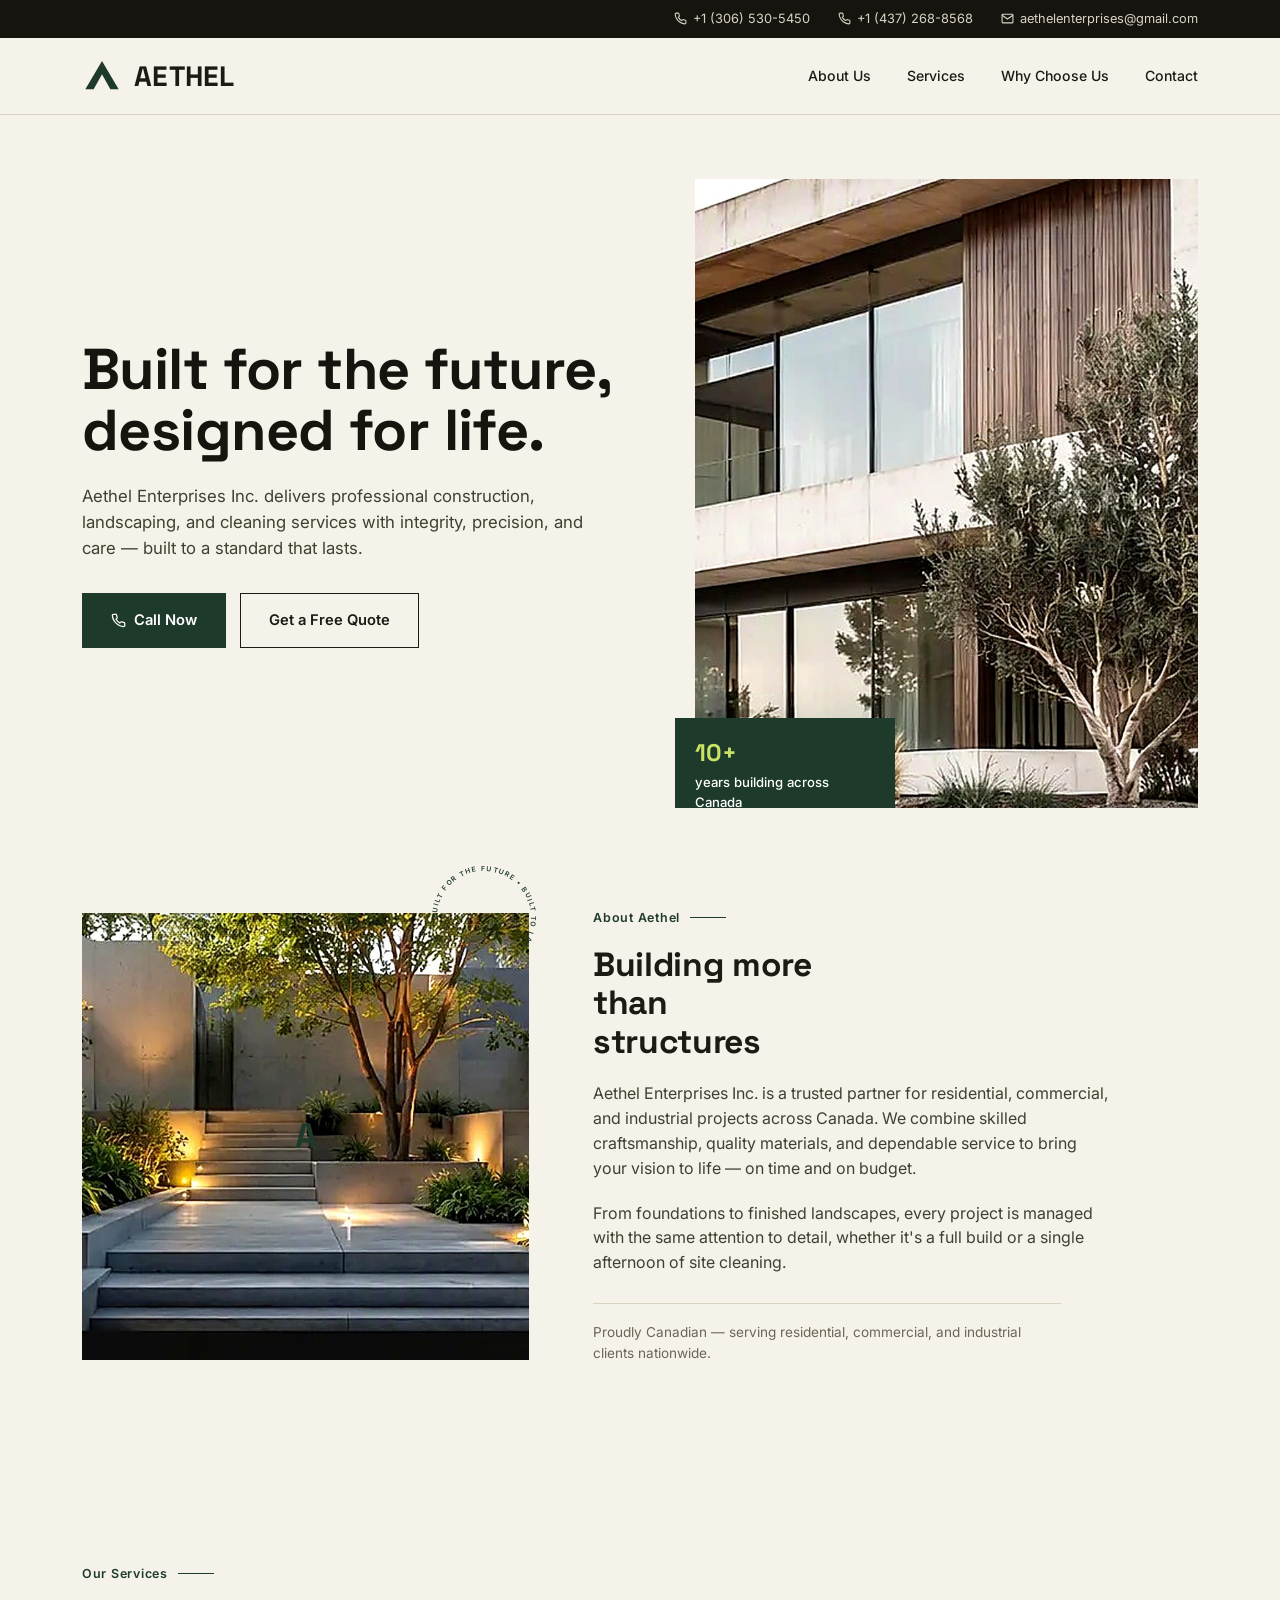
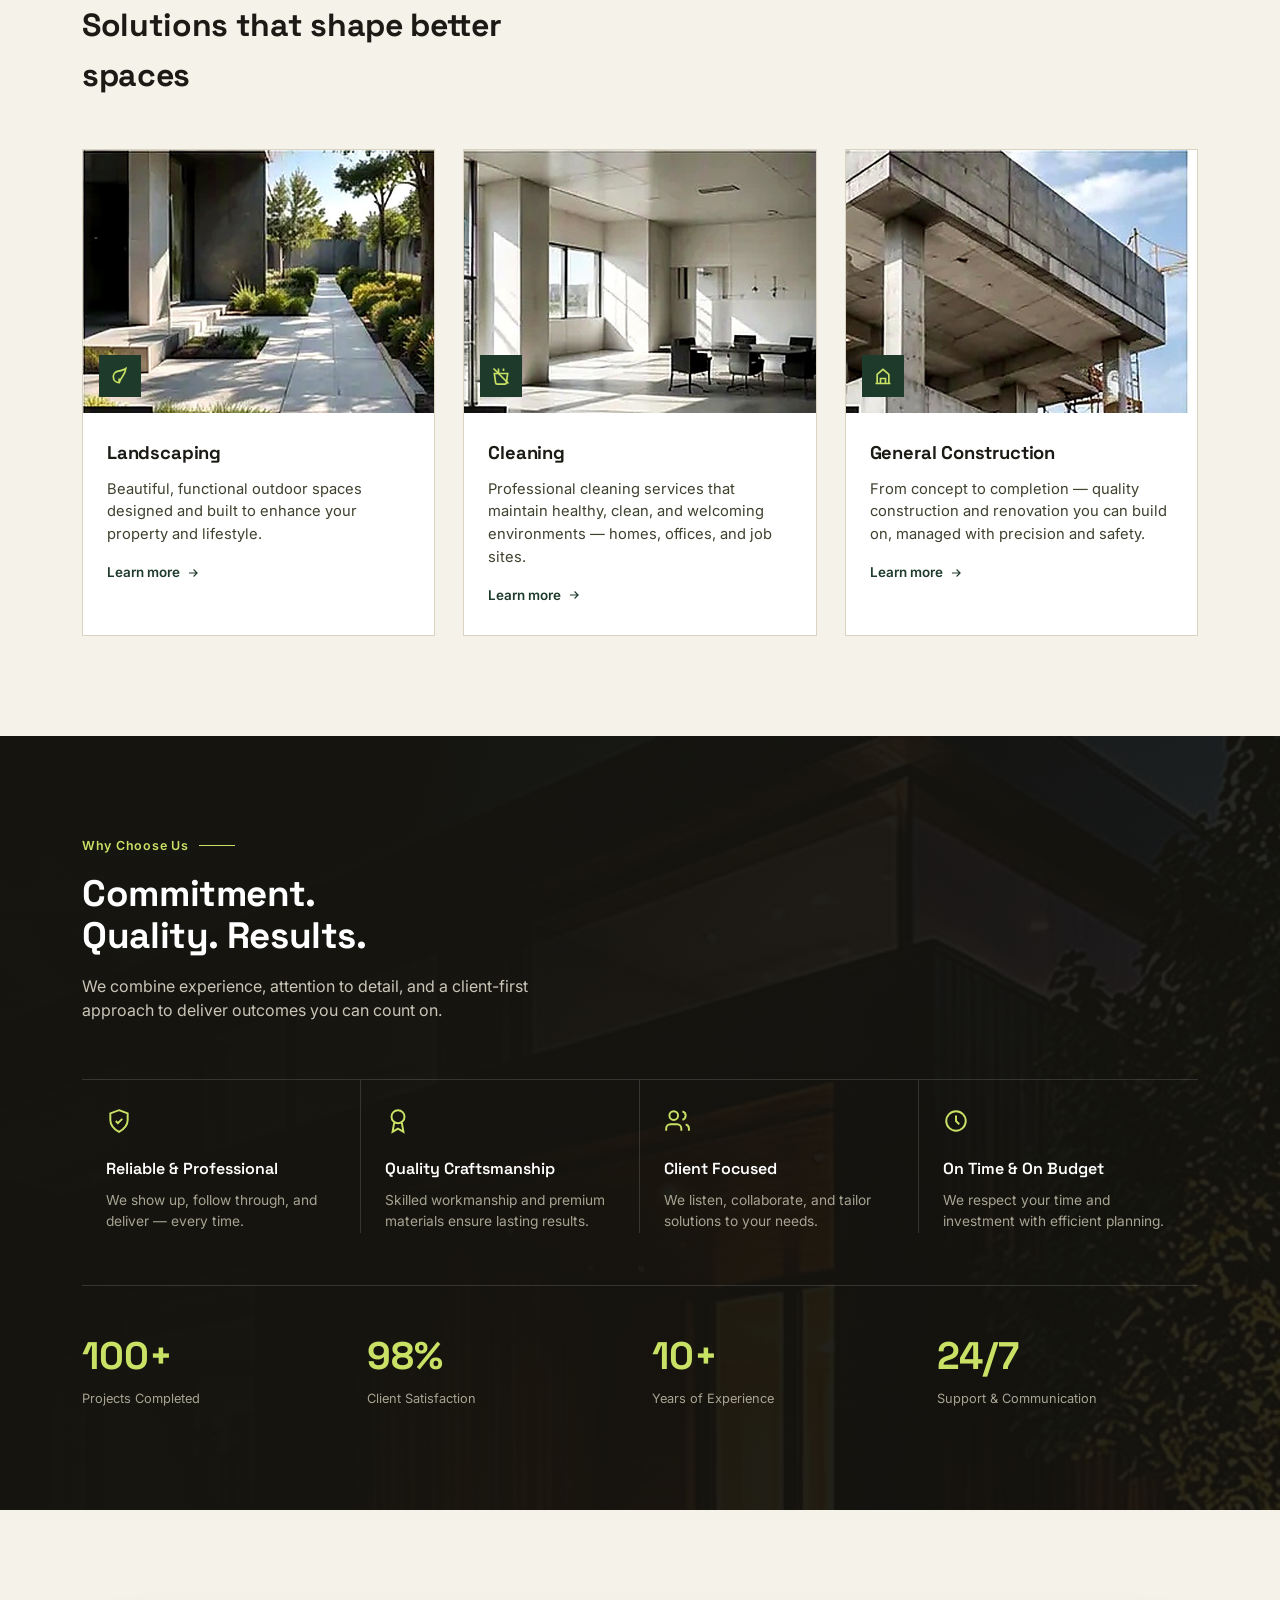
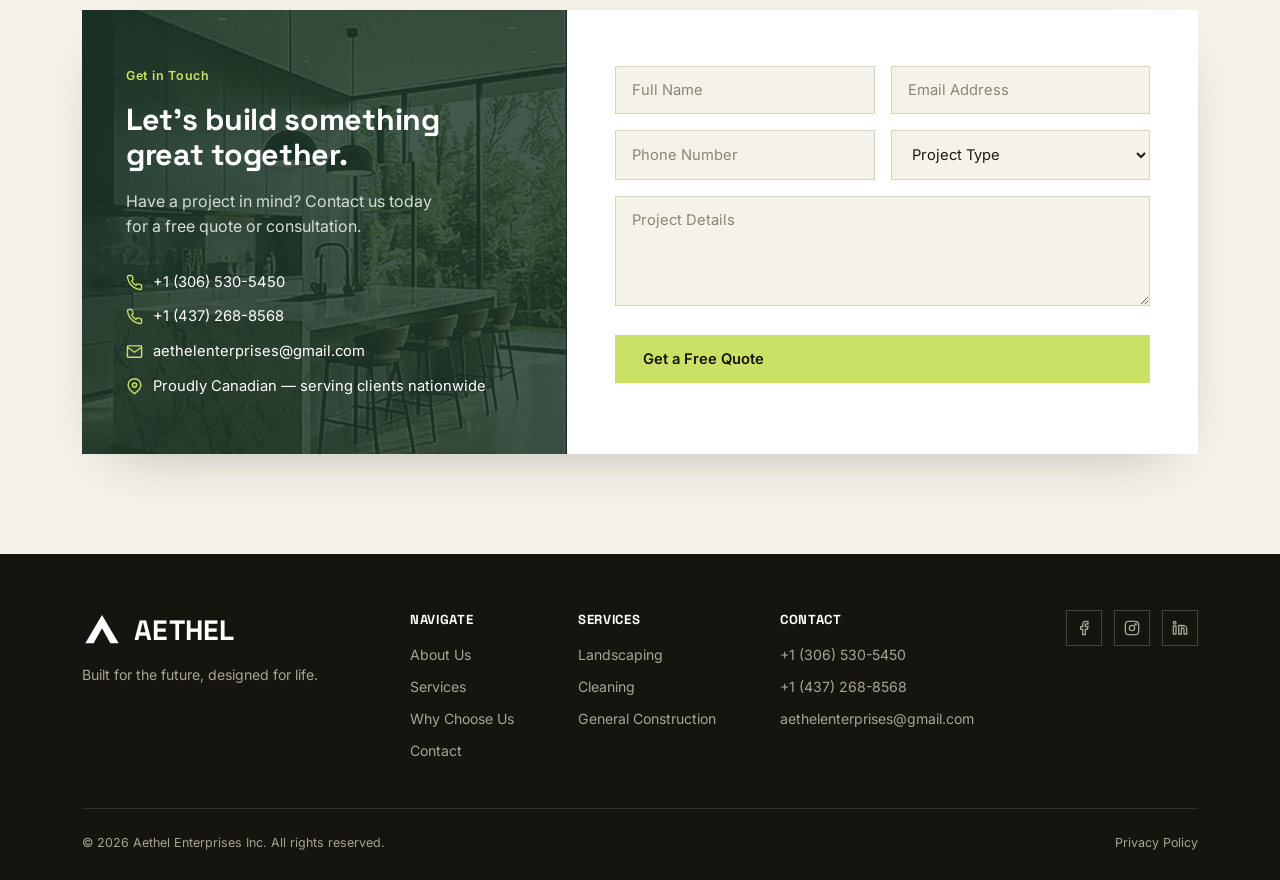
==== commit d5495e24: "Add files via upload Rebuild site as multipage" ====
--- a/index.html
+++ b/index.html
@@ -4,239 +4,11 @@
 <meta charset="UTF-8">
 <meta name="viewport" content="width=device-width, initial-scale=1.0">
 <title>Aethel Enterprises Inc. — Built for the future, designed for life.</title>
+<meta name="description" content="Aethel Enterprises Inc. delivers professional construction, landscaping, and cleaning services across Canada with integrity, precision, and care.">
 <link rel="preconnect" href="https://fonts.googleapis.com">
 <link rel="preconnect" href="https://fonts.gstatic.com" crossorigin>
 <link href="https://fonts.googleapis.com/css2?family=Space+Grotesk:wght@400;500;600;700&family=Inter:wght@400;500;600&display=swap" rel="stylesheet">
-<style>
-  :root{
-    --cream:#F5F2EA;
-    --charcoal:#15140F;
-    --forest:#1E3A2B;
-    --forest-light:#2A4E3B;
-    --lime:#C9E265;
-    --stone:#DAD3C2;
-    --white:#FFFFFF;
-    --ink:#1B1A15;
-  }
-  *{margin:0;padding:0;box-sizing:border-box;}
-  html{scroll-behavior:smooth;}
-  body{
-    font-family:'Inter',sans-serif;
-    background:var(--cream);
-    color:var(--ink);
-    line-height:1.55;
-    -webkit-font-smoothing:antialiased;
-  }
-  h1,h2,h3,.brand{
-    font-family:'Space Grotesk',sans-serif;
-    letter-spacing:-0.01em;
-  }
-  img{display:block;max-width:100%;height:auto;}
-  a{color:inherit;text-decoration:none;}
-  .wrap{max-width:1180px;margin:0 auto;padding:0 32px;}
-  .btn{
-    display:inline-flex;align-items:center;gap:8px;
-    padding:15px 28px;
-    font-family:'Inter',sans-serif;
-    font-weight:600;
-    font-size:0.92rem;
-    border:1.5px solid transparent;
-    cursor:pointer;
-    transition:background .2s ease, color .2s ease, border-color .2s ease;
-    white-space:nowrap;
-  }
-  .btn-primary{background:var(--forest);color:var(--white);}
-  .btn-primary:hover{background:var(--charcoal);}
-  .btn-outline{border-color:var(--ink);color:var(--ink);background:transparent;}
-  .btn-outline:hover{background:var(--ink);color:var(--cream);}
-  .btn-lime{background:var(--lime);color:var(--charcoal);}
-  .btn-lime:hover{background:var(--white);}
-
-  /* ===== Utility bar + header ===== */
-  .topbar{
-    background:var(--charcoal);color:var(--stone);
-    font-size:0.8rem;
-  }
-  .topbar .wrap{display:flex;justify-content:flex-end;gap:28px;padding:9px 32px;}
-  .topbar a{display:inline-flex;align-items:center;gap:6px;}
-  .topbar a:hover{color:var(--lime);}
-
-  header{
-    position:sticky;top:0;z-index:50;
-    background:rgba(245,242,234,0.94);
-    backdrop-filter:blur(6px);
-    border-bottom:1px solid var(--stone);
-  }
-  header .wrap{display:flex;align-items:center;justify-content:space-between;padding:18px 32px;}
-  .brand{display:flex;align-items:center;gap:12px;}
-  .brand .mark{width:40px;height:40px;flex:none;}
-  .brand .word{font-size:1.75rem;font-weight:700;letter-spacing:0.01em;line-height:1;}
-  nav{display:flex;align-items:center;gap:36px;}
-  nav a{font-size:0.88rem;font-weight:500;position:relative;padding:4px 0;}
-  nav a:hover{color:var(--forest);}
-  .navtoggle{display:none;background:none;border:none;cursor:pointer;padding:6px;}
-  .navtoggle span{display:block;width:22px;height:2px;background:var(--ink);margin:5px 0;}
-
-  /* ===== Hero ===== */
-  .hero{padding:64px 0 0;overflow:hidden;}
-  .hero .wrap{display:grid;grid-template-columns:1.05fr 0.95fr;gap:56px;align-items:center;}
-  .hero h1{font-size:clamp(2.5rem,5vw,3.6rem);font-weight:700;line-height:1.06;color:var(--charcoal);}
-  .hero p{margin-top:22px;max-width:46ch;font-size:1.05rem;color:#40402f;}
-  .hero .ctas{margin-top:32px;display:flex;gap:14px;flex-wrap:wrap;}
-  .hero .photo{position:relative;}
-  .hero .photo img{width:100%;aspect-ratio:4/5;object-fit:cover;}
-  .hero .photo .tag{
-    position:absolute;left:-20px;bottom:-20px;
-    background:var(--forest);color:var(--white);
-    padding:16px 20px;max-width:220px;
-    font-size:0.82rem;font-weight:500;
-  }
-  .hero .photo .tag b{display:block;font-family:'Space Grotesk',sans-serif;font-size:1.5rem;color:var(--lime);font-weight:700;}
-
-  /* ===== Section basics ===== */
-  section{padding:100px 0;}
-  .label{
-    font-size:0.78rem;font-weight:600;letter-spacing:0.06em;color:var(--forest);
-    display:flex;align-items:center;gap:10px;margin-bottom:18px;
-  }
-  .label::after{content:"";flex:none;width:36px;height:1px;background:var(--forest);}
-
-  /* ===== About ===== */
-  .about .wrap{display:grid;grid-template-columns:0.85fr 1.15fr;gap:64px;align-items:center;}
-  .about .photowrap{position:relative;}
-  .about .photowrap img{width:100%;aspect-ratio:1/1;object-fit:cover;}
-  .about h2{font-size:2.1rem;font-weight:700;line-height:1.15;max-width:11ch;}
-  .about .body p{margin-top:20px;max-width:52ch;color:#40402f;}
-  .about .body{position:relative;}
-  .about .founder{margin-top:28px;font-size:0.85rem;color:#6b6656;padding-top:18px;border-top:1px solid var(--stone);max-width:52ch;}
-
-  .seal{
-    position:absolute;right:-14px;top:-54px;
-    width:118px;height:118px;
-    animation:spin 26s linear infinite;
-  }
-  @media (prefers-reduced-motion: reduce){.seal{animation:none;}}
-  @keyframes spin{from{transform:rotate(0deg);}to{transform:rotate(360deg);}}
-  .seal-core{
-    position:absolute;inset:0;display:flex;align-items:center;justify-content:center;
-    animation:none;
-  }
-  .seal-core span{
-    font-family:'Space Grotesk',sans-serif;font-weight:700;font-size:2.2rem;color:var(--forest);
-  }
-
-  /* ===== Services ===== */
-  .services-grid{margin-top:48px;display:grid;grid-template-columns:repeat(3,1fr);gap:28px;}
-  .svc-card{background:var(--white);border:1px solid var(--stone);}
-  .svc-card .imgbox{position:relative;aspect-ratio:4/3;overflow:hidden;}
-  .svc-card .imgbox img{width:100%;height:100%;object-fit:cover;transition:transform .5s ease;}
-  .svc-card:hover .imgbox img{transform:scale(1.05);}
-  .svc-card .icon{
-    position:absolute;left:16px;bottom:16px;
-    width:42px;height:42px;background:var(--forest);
-    display:flex;align-items:center;justify-content:center;
-  }
-  .svc-card .icon svg{width:20px;height:20px;stroke:var(--lime);}
-  .svc-card .content{padding:26px 24px 28px;}
-  .svc-card h3{font-size:1.15rem;font-weight:700;margin-bottom:10px;}
-  .svc-card p{font-size:0.92rem;color:#40402f;}
-  .svc-card .more{display:inline-flex;align-items:center;gap:6px;margin-top:16px;font-size:0.84rem;font-weight:600;color:var(--forest);}
-
-  /* ===== Why choose us (dark, photo bg) ===== */
-  .why{
-    position:relative;color:var(--white);
-    background:var(--charcoal);
-  }
-  .why .bgphoto{position:absolute;inset:0;z-index:0;}
-  .why .bgphoto img{width:100%;height:100%;object-fit:cover;opacity:0.28;}
-  .why .bgphoto::after{
-    content:"";position:absolute;inset:0;
-    background:linear-gradient(100deg, rgba(21,20,15,0.97) 30%, rgba(21,20,15,0.65) 100%);
-  }
-  .why .wrap{position:relative;z-index:1;}
-  .why .label{color:var(--lime);}
-  .why .label::after{background:var(--lime);}
-  .why h2{font-size:2.3rem;font-weight:700;max-width:14ch;line-height:1.15;}
-  .why .lede{max-width:46ch;color:#c9c6b8;margin-top:16px;}
-  .values{margin-top:56px;display:grid;grid-template-columns:repeat(4,1fr);gap:0;border-top:1px solid rgba(255,255,255,0.14);}
-  .value{padding:28px 24px 0;border-right:1px solid rgba(255,255,255,0.14);}
-  .value:last-child{border-right:none;}
-  .value svg{width:26px;height:26px;stroke:var(--lime);margin-bottom:16px;}
-  .value h4{font-family:'Space Grotesk',sans-serif;font-size:1rem;font-weight:600;margin-bottom:8px;}
-  .value p{font-size:0.86rem;color:#a7a493;}
-  .stats{margin-top:52px;display:grid;grid-template-columns:repeat(4,1fr);gap:24px;padding-top:40px;border-top:1px solid rgba(255,255,255,0.14);}
-  .stat b{display:block;font-family:'Space Grotesk',sans-serif;font-size:2.4rem;font-weight:700;color:var(--lime);}
-  .stat span{font-size:0.8rem;color:#a7a493;}
-
-  /* ===== Contact ===== */
-  .contact{background:var(--cream);}
-  .contact .panel-wrap{display:grid;grid-template-columns:1fr 1.3fr;box-shadow:0 20px 60px -30px rgba(0,0,0,0.3);}
-  .contact .panel{
-    background:var(--forest);color:var(--white);
-    padding:56px 44px;position:relative;overflow:hidden;
-    display:flex;flex-direction:column;justify-content:space-between;
-  }
-  .contact .panel .kitchen{position:absolute;inset:0;opacity:0.16;}
-  .contact .panel .kitchen img{width:100%;height:100%;object-fit:cover;}
-  .contact .panel > *{position:relative;z-index:1;}
-  .contact .panel h2{font-size:1.9rem;font-weight:700;line-height:1.15;}
-  .contact .panel p{margin-top:16px;color:#d3ddd6;max-width:32ch;}
-  .contact .details{margin-top:32px;display:flex;flex-direction:column;gap:12px;font-size:0.92rem;}
-  .contact .details a{display:flex;align-items:center;gap:10px;}
-  .contact .details svg{width:17px;height:17px;stroke:var(--lime);flex:none;}
-  .form{background:var(--white);padding:56px 48px;}
-  .form-row{display:grid;grid-template-columns:1fr 1fr;gap:16px;margin-bottom:16px;}
-  .form input,.form select,.form textarea{
-    width:100%;border:1px solid var(--stone);background:var(--cream);
-    padding:14px 16px;font-family:'Inter',sans-serif;font-size:0.92rem;color:var(--ink);
-  }
-  .form textarea{margin-bottom:22px;min-height:110px;resize:vertical;}
-  .form input::placeholder,.form textarea::placeholder{color:#8a8672;}
-  .form input:focus,.form select:focus,.form textarea:focus{outline:2px solid var(--forest);outline-offset:1px;}
-  .form button{width:100%;border:none;}
-  .form-status{margin-top:16px;padding:14px 16px;font-size:0.88rem;font-weight:500;}
-  .form-status.ok{background:#e7f0e4;color:var(--forest);}
-  .form-status.err{background:#f4e3e0;color:#8a2f22;}
-
-  /* ===== Footer ===== */
-  footer{background:var(--charcoal);color:#a7a493;padding:56px 0 28px;}
-  .foot-top{display:flex;justify-content:space-between;align-items:flex-start;flex-wrap:wrap;gap:32px;padding-bottom:36px;border-bottom:1px solid rgba(255,255,255,0.12);}
-  .foot-brand .brand .word{color:var(--white);}
-  .foot-brand p{margin-top:14px;font-size:0.88rem;max-width:30ch;}
-  .foot-links{display:flex;gap:64px;flex-wrap:wrap;}
-  .foot-links h5{font-family:'Space Grotesk',sans-serif;color:var(--white);font-size:0.82rem;letter-spacing:0.05em;margin-bottom:14px;}
-  .foot-links a{display:block;font-size:0.88rem;margin-bottom:10px;}
-  .foot-links a:hover{color:var(--lime);}
-  .social{display:flex;gap:12px;}
-  .social a{width:36px;height:36px;border:1px solid rgba(255,255,255,0.2);display:flex;align-items:center;justify-content:center;}
-  .social a:hover{border-color:var(--lime);color:var(--lime);}
-  .social svg{width:16px;height:16px;stroke:currentColor;fill:none;}
-  .foot-bottom{display:flex;justify-content:space-between;flex-wrap:wrap;gap:12px;padding-top:24px;font-size:0.78rem;}
-
-  /* ===== Responsive ===== */
-  @media (max-width:900px){
-    .hero .wrap{grid-template-columns:1fr;}
-    .hero .photo{order:-1;}
-    .hero{padding-top:40px;}
-    .about .wrap{grid-template-columns:1fr;gap:40px;}
-    .seal{right:8px;top:-40px;}
-    .services-grid{grid-template-columns:1fr;}
-    .values{grid-template-columns:1fr 1fr;}
-    .value{border-right:none;border-bottom:1px solid rgba(255,255,255,0.14);padding-bottom:24px;}
-    .stats{grid-template-columns:1fr 1fr;}
-    .contact .panel-wrap{grid-template-columns:1fr;}
-    .form-row{grid-template-columns:1fr;}
-    nav{position:fixed;top:64px;left:0;right:0;bottom:0;background:var(--cream);flex-direction:column;align-items:flex-start;padding:32px;gap:24px;transform:translateX(100%);transition:transform .3s ease;}
-    nav.open{transform:translateX(0);}
-    .navtoggle{display:block;}
-    .topbar .wrap{justify-content:center;gap:20px;flex-wrap:wrap;}
-    section{padding:64px 0;}
-  }
-  @media (max-width:560px){
-    .wrap{padding:0 20px;}
-    .foot-links{gap:32px;}
-  }
-</style>
+<link rel="stylesheet" href="css/styles.css">
 </head>
 <body>
 
@@ -251,7 +23,7 @@
       +1 (437) 268-8568
     </a>
     <a href="mailto:aethelenterprises@gmail.com">
-      <svg width="13" height="13" viewBox="0 0 24 24" fill="none" stroke="currentColor" stroke-width="2"><path d="M4 4h16v16H4z" stroke="none"/><path d="M22 6l-10 7L2 6"/><rect x="2" y="4" width="20" height="16" rx="1"/></svg>
+      <svg width="13" height="13" viewBox="0 0 24 24" fill="none" stroke="currentColor" stroke-width="2"><path d="M22 6l-10 7L2 6"/><rect x="2" y="4" width="20" height="16" rx="1"/></svg>
       aethelenterprises@gmail.com
     </a>
   </div>
@@ -259,17 +31,17 @@
 
 <header>
   <div class="wrap">
-    <a class="brand" href="#top">
+    <a class="brand" href="index.html">
       <svg class="mark" viewBox="0 0 48 48" fill="none">
         <path d="M24 6L4 40H14L24 22L34 40H44L24 6Z" fill="#1E3A2B"/>
       </svg>
       <span class="word">AETHEL</span>
     </a>
     <nav id="nav">
-      <a href="#about">About Us</a>
-      <a href="#services">Services</a>
-      <a href="#why">Why Choose Us</a>
-      <a href="#contact">Contact</a>
+      <a href="index.html#about">About Us</a>
+      <a href="index.html#services">Services</a>
+      <a href="index.html#why">Why Choose Us</a>
+      <a href="index.html#contact">Contact</a>
     </nav>
     <button class="navtoggle" id="navtoggle" aria-label="Toggle menu"><span></span><span></span><span></span></button>
   </div>
@@ -291,7 +63,7 @@
         </div>
       </div>
       <div class="photo">
-        <img src="[data-uri]" alt="Modern concrete and timber residential build by Aethel Enterprises">
+        <img src="images/hero-house.jpg" alt="Modern concrete and timber residential build by Aethel Enterprises" width="725" height="1267" loading="eager">
         <div class="tag"><b>10+</b>years building across Canada</div>
       </div>
     </div>
@@ -300,7 +72,7 @@
   <section class="about" id="about">
     <div class="wrap">
       <div class="photowrap">
-        <img src="[data-uri]" alt="Landscaped concrete courtyard with lighting designed by Aethel Enterprises">
+        <img src="images/courtyard.jpg" alt="Landscaped concrete courtyard with lighting designed by Aethel Enterprises" width="883" height="610" loading="lazy">
         <div class="seal">
           <svg viewBox="0 0 200 200" width="100%" height="100%">
             <defs><path id="sealpath" d="M 100,100 m -80,0 a 80,80 0 1,1 160,0 a 80,80 0 1,1 -160,0"/></defs>
@@ -329,37 +101,37 @@
 
         <div class="svc-card">
           <div class="imgbox">
-            <img src="[data-uri]" alt="Landscaped garden pathway">
+            <img src="images/service-landscaping.jpg" alt="Landscaped garden pathway" width="740" height="471" loading="lazy">
             <div class="icon"><svg viewBox="0 0 24 24" fill="none" stroke="currentColor" stroke-width="2"><path d="M11 20A7 7 0 0 1 9.8 6.1C15.5 5 17 4.5 19 3c-.5 4-1.5 6-4 9.5-1.5 2-3 4.5-4 7.5z"/><path d="M11 20v-5"/></svg></div>
           </div>
           <div class="content">
             <h3>Landscaping</h3>
             <p>Beautiful, functional outdoor spaces designed and built to enhance your property and lifestyle.</p>
-            <a class="more" href="#contact">Explore services →</a>
+            <a class="more" href="landscaping.html">Learn more <svg viewBox="0 0 24 24" fill="none" stroke="currentColor" stroke-width="2"><path d="M5 12h14M13 6l6 6-6 6"/></svg></a>
           </div>
         </div>
 
         <div class="svc-card">
           <div class="imgbox">
-            <img src="[data-uri]" alt="Professionally cleaned interior office space">
+            <img src="images/service-cleaning.jpg" alt="Professionally cleaned interior office space" width="702" height="471" loading="lazy">
             <div class="icon"><svg viewBox="0 0 24 24" fill="none" stroke="currentColor" stroke-width="2"><path d="M3 3l18 18M9 3v6M15 3v3"/><path d="M4 9h16l-1.5 11a2 2 0 0 1-2 1.8H7.5a2 2 0 0 1-2-1.8L4 9z"/></svg></div>
           </div>
           <div class="content">
             <h3>Cleaning</h3>
             <p>Professional cleaning services that maintain healthy, clean, and welcoming environments — homes, offices, and job sites.</p>
-            <a class="more" href="#contact">Explore services →</a>
+            <a class="more" href="cleaning.html">Learn more <svg viewBox="0 0 24 24" fill="none" stroke="currentColor" stroke-width="2"><path d="M5 12h14M13 6l6 6-6 6"/></svg></a>
           </div>
         </div>
 
         <div class="svc-card">
           <div class="imgbox">
-            <img src="[data-uri]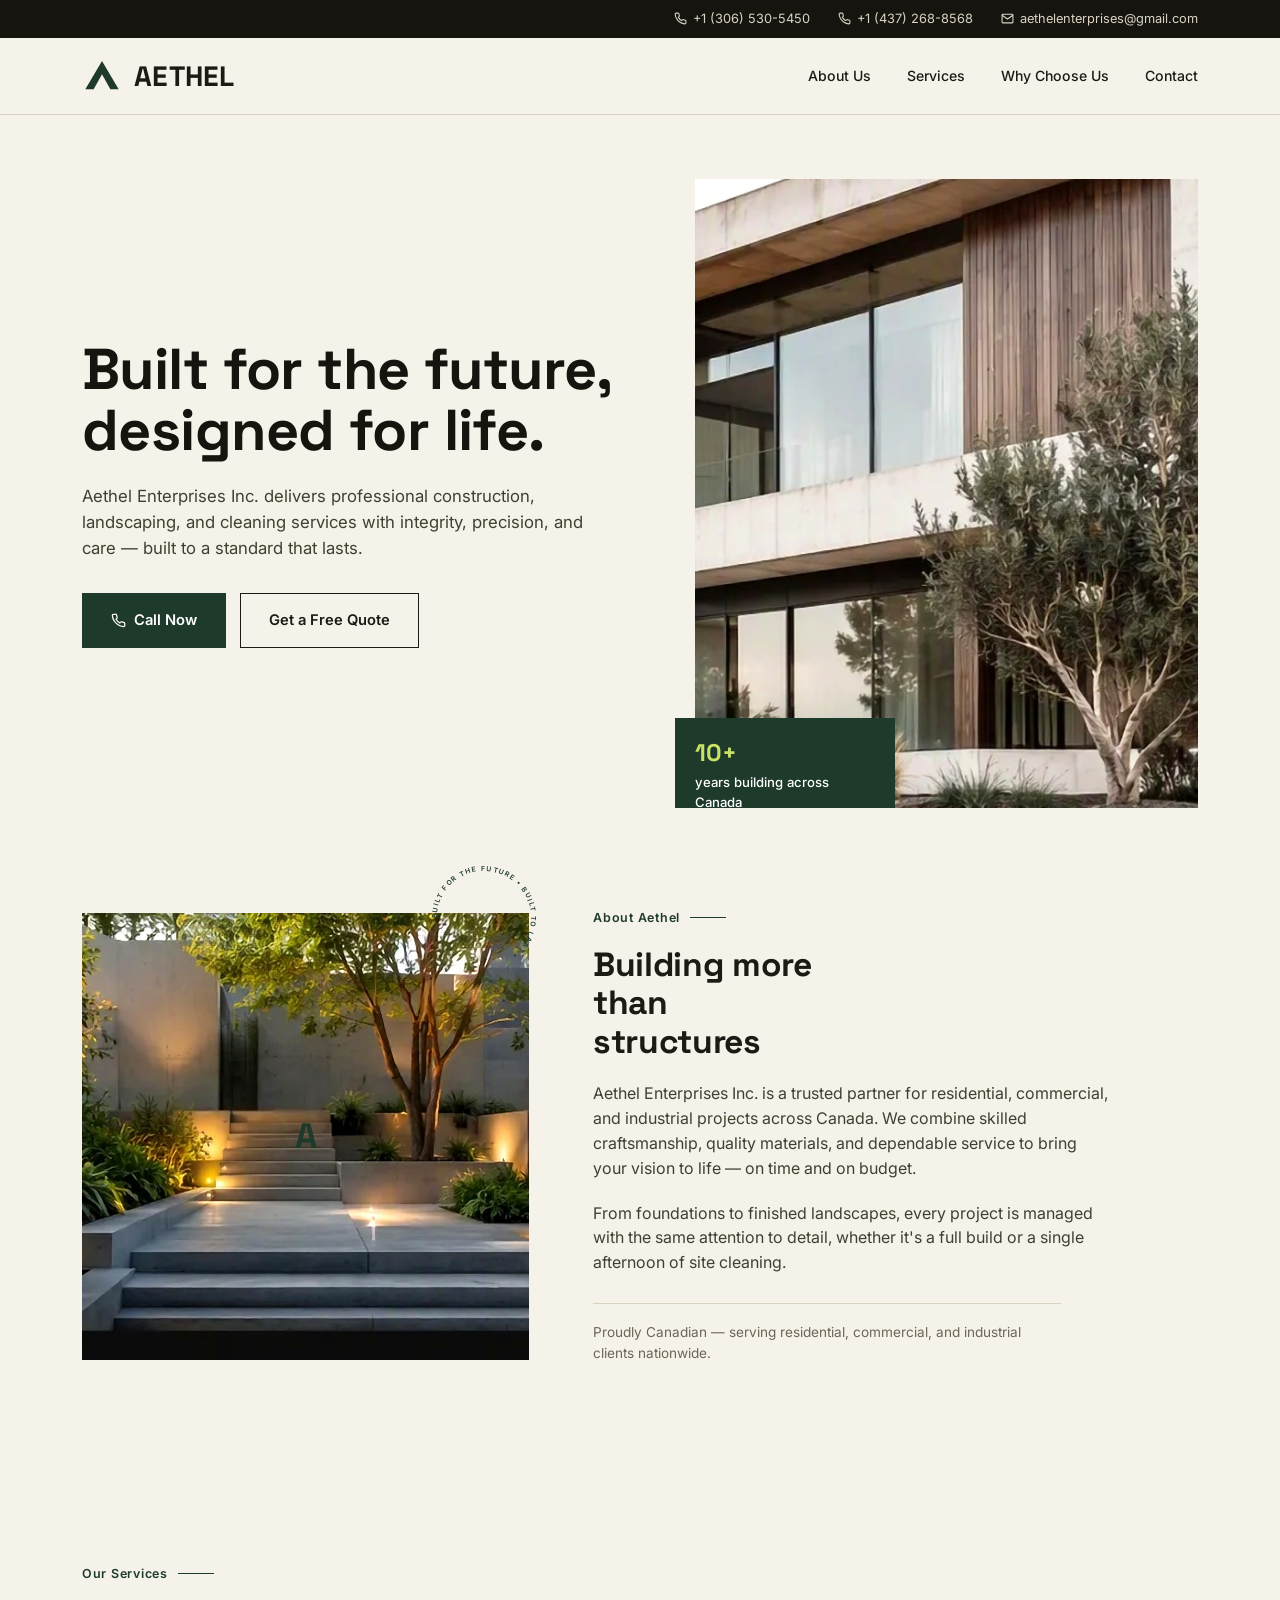
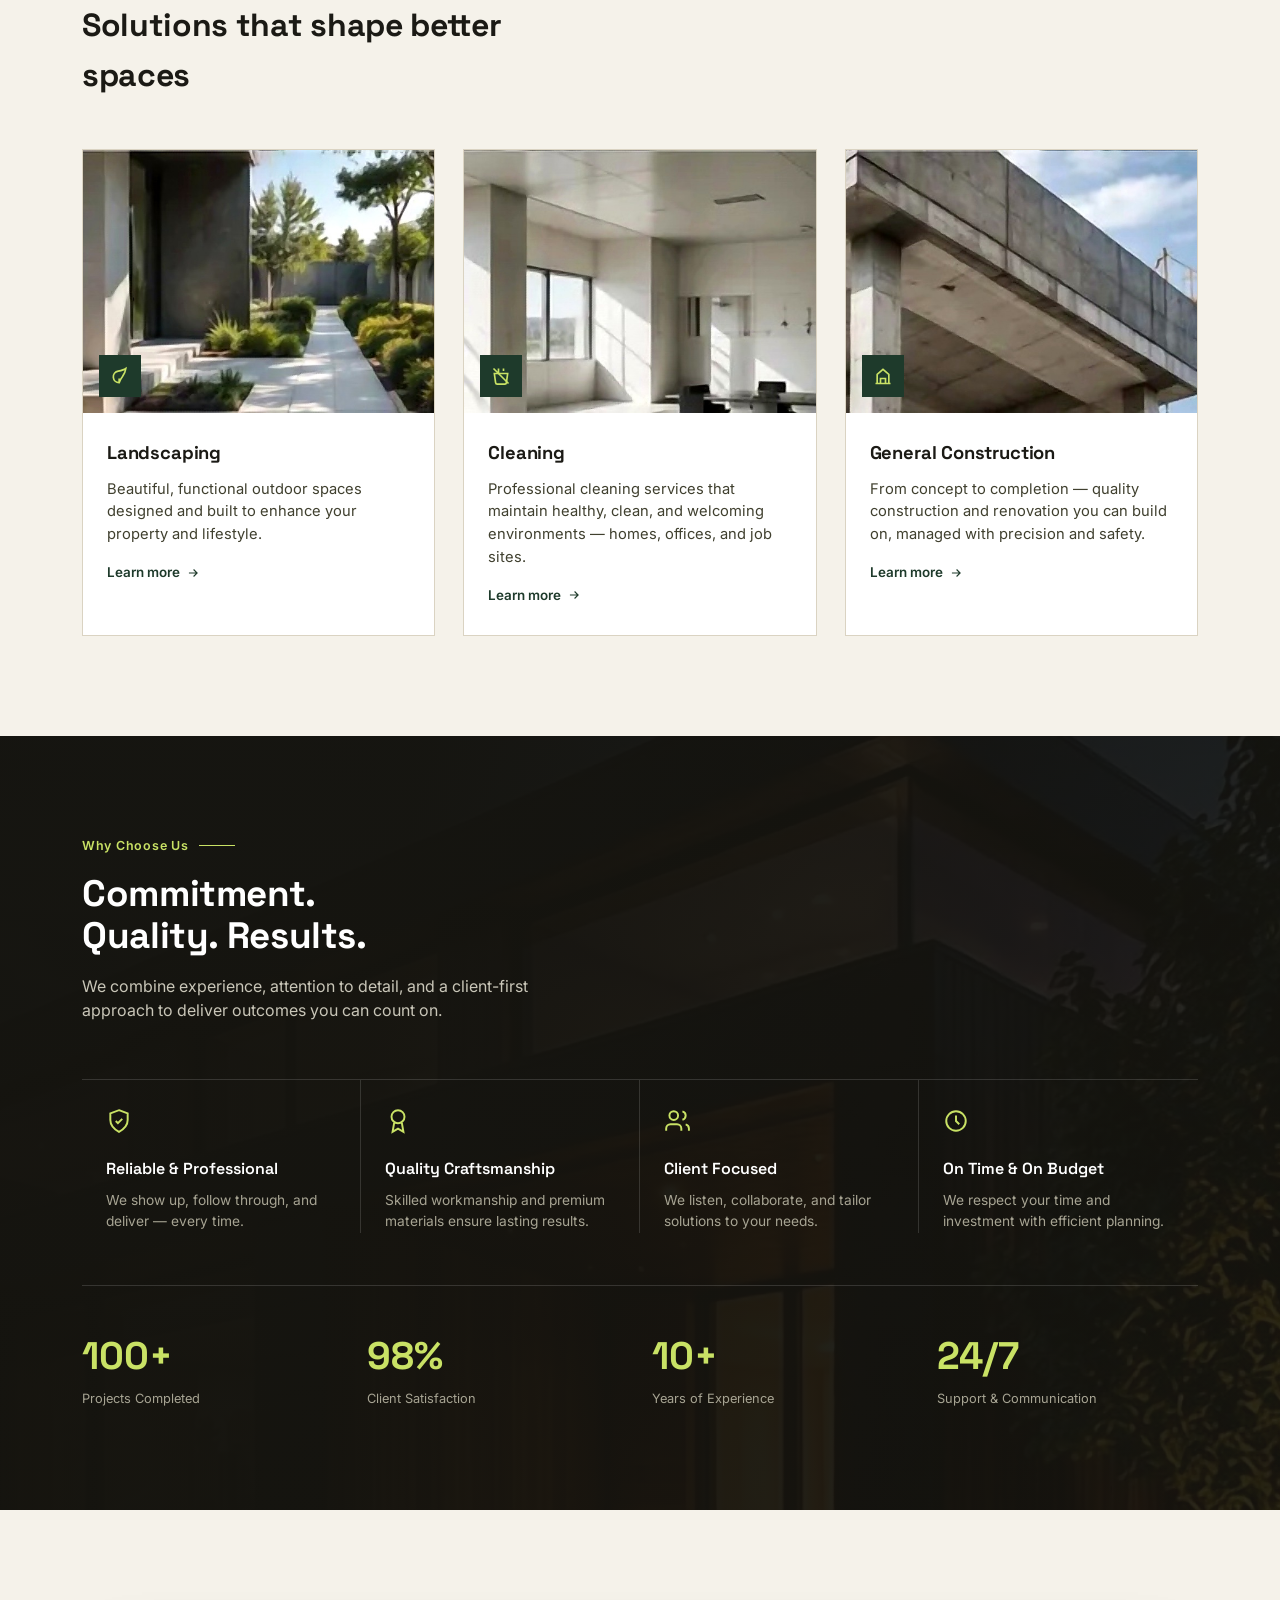
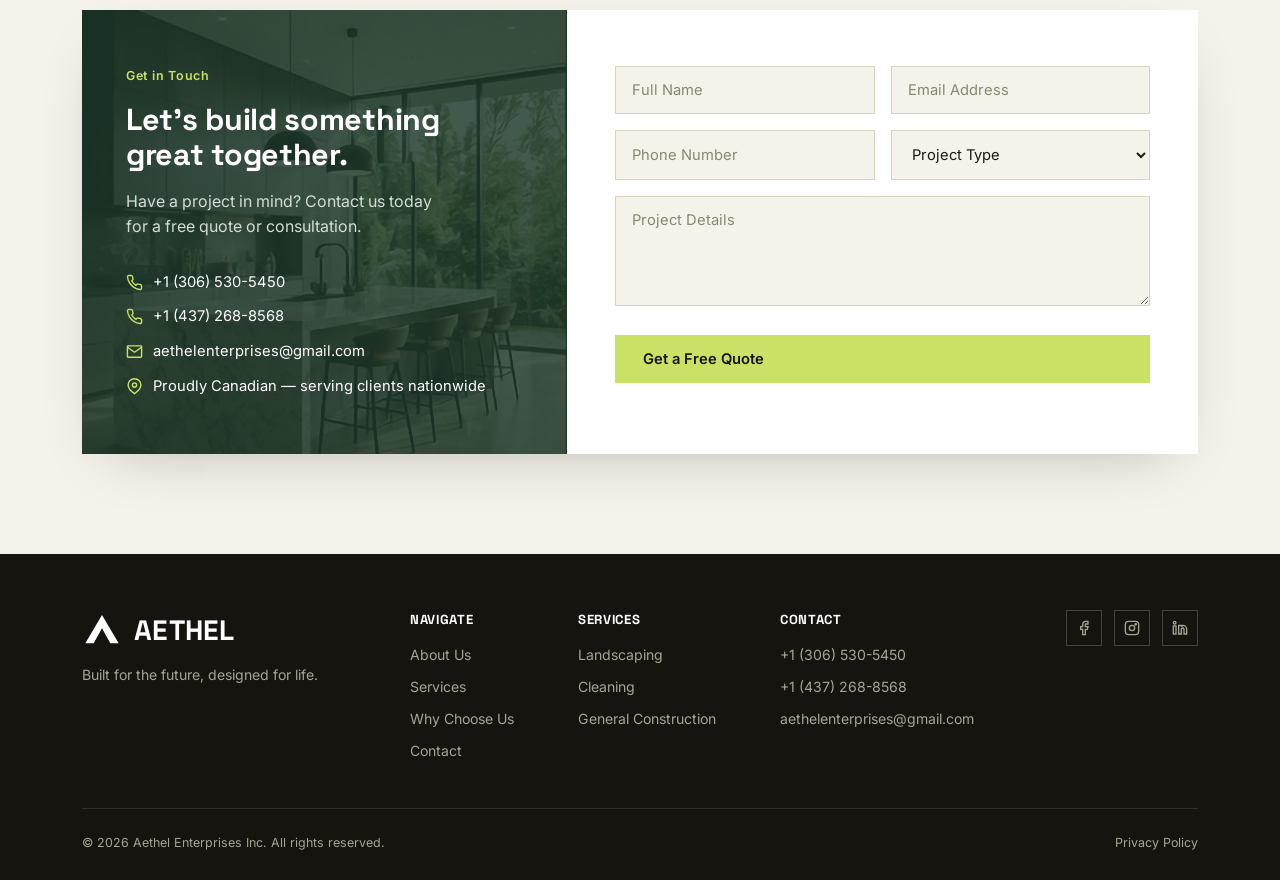
==== commit a1e48712: "Add files via upload Add service galleries and construction video" ====
--- a/index.html
+++ b/index.html
@@ -63,7 +63,7 @@
         </div>
       </div>
       <div class="photo">
-        <img src="images/hero-house.jpg" alt="Modern concrete and timber residential build by Aethel Enterprises" width="725" height="1267" loading="eager">
+        <img src="images/hero-house.jpg" alt="Modern concrete and timber residential build by Aethel Enterprises" width="1100" height="1921" loading="eager">
         <div class="tag"><b>10+</b>years building across Canada</div>
       </div>
     </div>
@@ -72,7 +72,7 @@
   <section class="about" id="about">
     <div class="wrap">
       <div class="photowrap">
-        <img src="images/courtyard.jpg" alt="Landscaped concrete courtyard with lighting designed by Aethel Enterprises" width="883" height="610" loading="lazy">
+        <img src="images/courtyard.jpg" alt="Landscaped concrete courtyard with lighting designed by Aethel Enterprises" width="1100" height="822" loading="lazy">
         <div class="seal">
           <svg viewBox="0 0 200 200" width="100%" height="100%">
             <defs><path id="sealpath" d="M 100,100 m -80,0 a 80,80 0 1,1 160,0 a 80,80 0 1,1 -160,0"/></defs>
@@ -101,7 +101,7 @@
 
         <div class="svc-card">
           <div class="imgbox">
-            <img src="images/service-landscaping.jpg" alt="Landscaped garden pathway" width="740" height="471" loading="lazy">
+            <img src="images/service-landscaping.jpg" alt="Landscaped garden pathway" width="900" height="479" loading="lazy">
             <div class="icon"><svg viewBox="0 0 24 24" fill="none" stroke="currentColor" stroke-width="2"><path d="M11 20A7 7 0 0 1 9.8 6.1C15.5 5 17 4.5 19 3c-.5 4-1.5 6-4 9.5-1.5 2-3 4.5-4 7.5z"/><path d="M11 20v-5"/></svg></div>
           </div>
           <div class="content">
@@ -113,7 +113,7 @@
 
         <div class="svc-card">
           <div class="imgbox">
-            <img src="images/service-cleaning.jpg" alt="Professionally cleaned interior office space" width="702" height="471" loading="lazy">
+            <img src="images/service-cleaning.jpg" alt="Professionally cleaned interior office space" width="900" height="483" loading="lazy">
             <div class="icon"><svg viewBox="0 0 24 24" fill="none" stroke="currentColor" stroke-width="2"><path d="M3 3l18 18M9 3v6M15 3v3"/><path d="M4 9h16l-1.5 11a2 2 0 0 1-2 1.8H7.5a2 2 0 0 1-2-1.8L4 9z"/></svg></div>
           </div>
           <div class="content">
@@ -125,7 +125,7 @@
 
         <div class="svc-card">
           <div class="imgbox">
-            <img src="images/service-construction.jpg" alt="Concrete general construction site" width="740" height="471" loading="lazy">
+            <img src="images/service-construction.jpg" alt="Concrete general construction site" width="900" height="458" loading="lazy">
             <div class="icon"><svg viewBox="0 0 24 24" fill="none" stroke="currentColor" stroke-width="2"><path d="M3 21h18M5 21V10l7-6 7 6v11M9 21v-6h6v6"/></svg></div>
           </div>
           <div class="content">
@@ -140,7 +140,7 @@
   </section>
 
   <section class="why" id="why">
-    <div class="bgphoto"><img src="images/night-exterior.jpg" alt="Aethel-built home lit at dusk" width="914" height="404"></div>
+    <div class="bgphoto"><img src="images/night-exterior.jpg" alt="Aethel-built home lit at dusk" width="1500" height="663"></div>
     <div class="wrap">
       <div class="label">Why Choose Us</div>
       <h2>Commitment. Quality. Results.</h2>
@@ -182,7 +182,7 @@
     <div class="wrap">
       <div class="panel-wrap">
         <div class="panel">
-          <div class="kitchen"><img src="images/kitchen.jpg" alt="" width="626" height="759"></div>
+          <div class="kitchen"><img src="images/kitchen.jpg" alt="" width="900" height="1091"></div>
           <div>
             <div class="label" style="color:var(--lime);">Get in Touch</div>
             <h2>Let's build something great together.</h2>
--- a/css/styles.css
+++ b/css/styles.css
@@ -251,6 +251,18 @@
 .cta-banner .wrap{display:flex;align-items:center;justify-content:space-between;gap:24px;flex-wrap:wrap;}
 .cta-banner h2{font-size:1.7rem;font-weight:700;max-width:20ch;}
 .cta-banner p{color:#d3ddd6;margin-top:8px;}
+
+/* ===== Project gallery ===== */
+.gallery{background:var(--white);}
+.gallery-grid{margin-top:44px;display:grid;grid-template-columns:repeat(3,1fr);gap:20px;}
+.gallery-item{aspect-ratio:4/3;overflow:hidden;background:var(--stone);}
+.gallery-item img{width:100%;height:100%;object-fit:cover;transition:transform .5s ease;}
+.gallery-item:hover img{transform:scale(1.06);}
+
+/* ===== Video feature ===== */
+.video-feature{background:var(--charcoal);}
+.video-wrap{margin-top:36px;position:relative;aspect-ratio:16/9;background:#000;overflow:hidden;}
+.video-wrap video{width:100%;height:100%;object-fit:cover;display:block;}
 
 /* ===== Responsive ===== */
 @media (max-width:900px){
@@ -275,9 +287,11 @@
   .offer-grid{grid-template-columns:1fr;}
   .process-steps{grid-template-columns:1fr 1fr;}
   .cta-banner .wrap{flex-direction:column;align-items:flex-start;}
+  .gallery-grid{grid-template-columns:1fr 1fr;}
 }
 @media (max-width:560px){
   .wrap{padding:0 20px;}
   .foot-links{gap:32px;}
   .process-steps{grid-template-columns:1fr;}
-}
+  .gallery-grid{grid-template-columns:1fr;}
+}
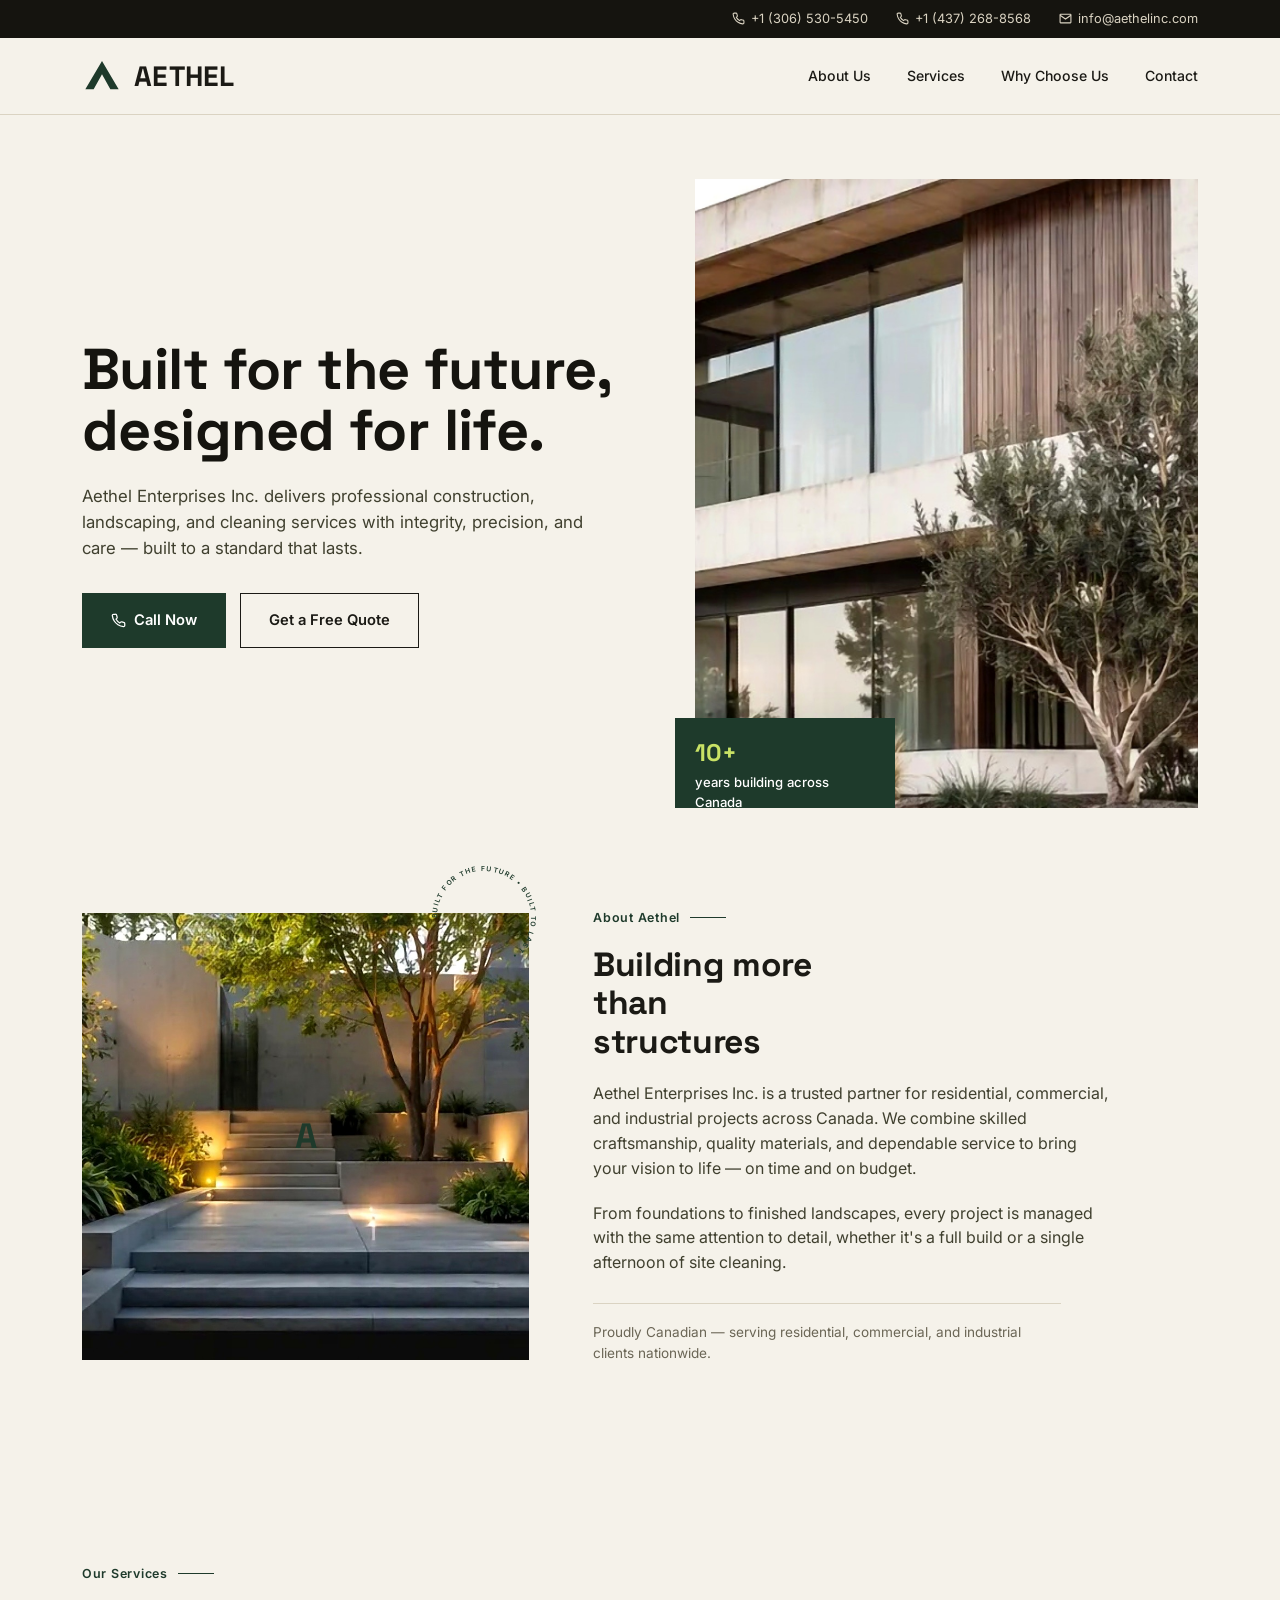
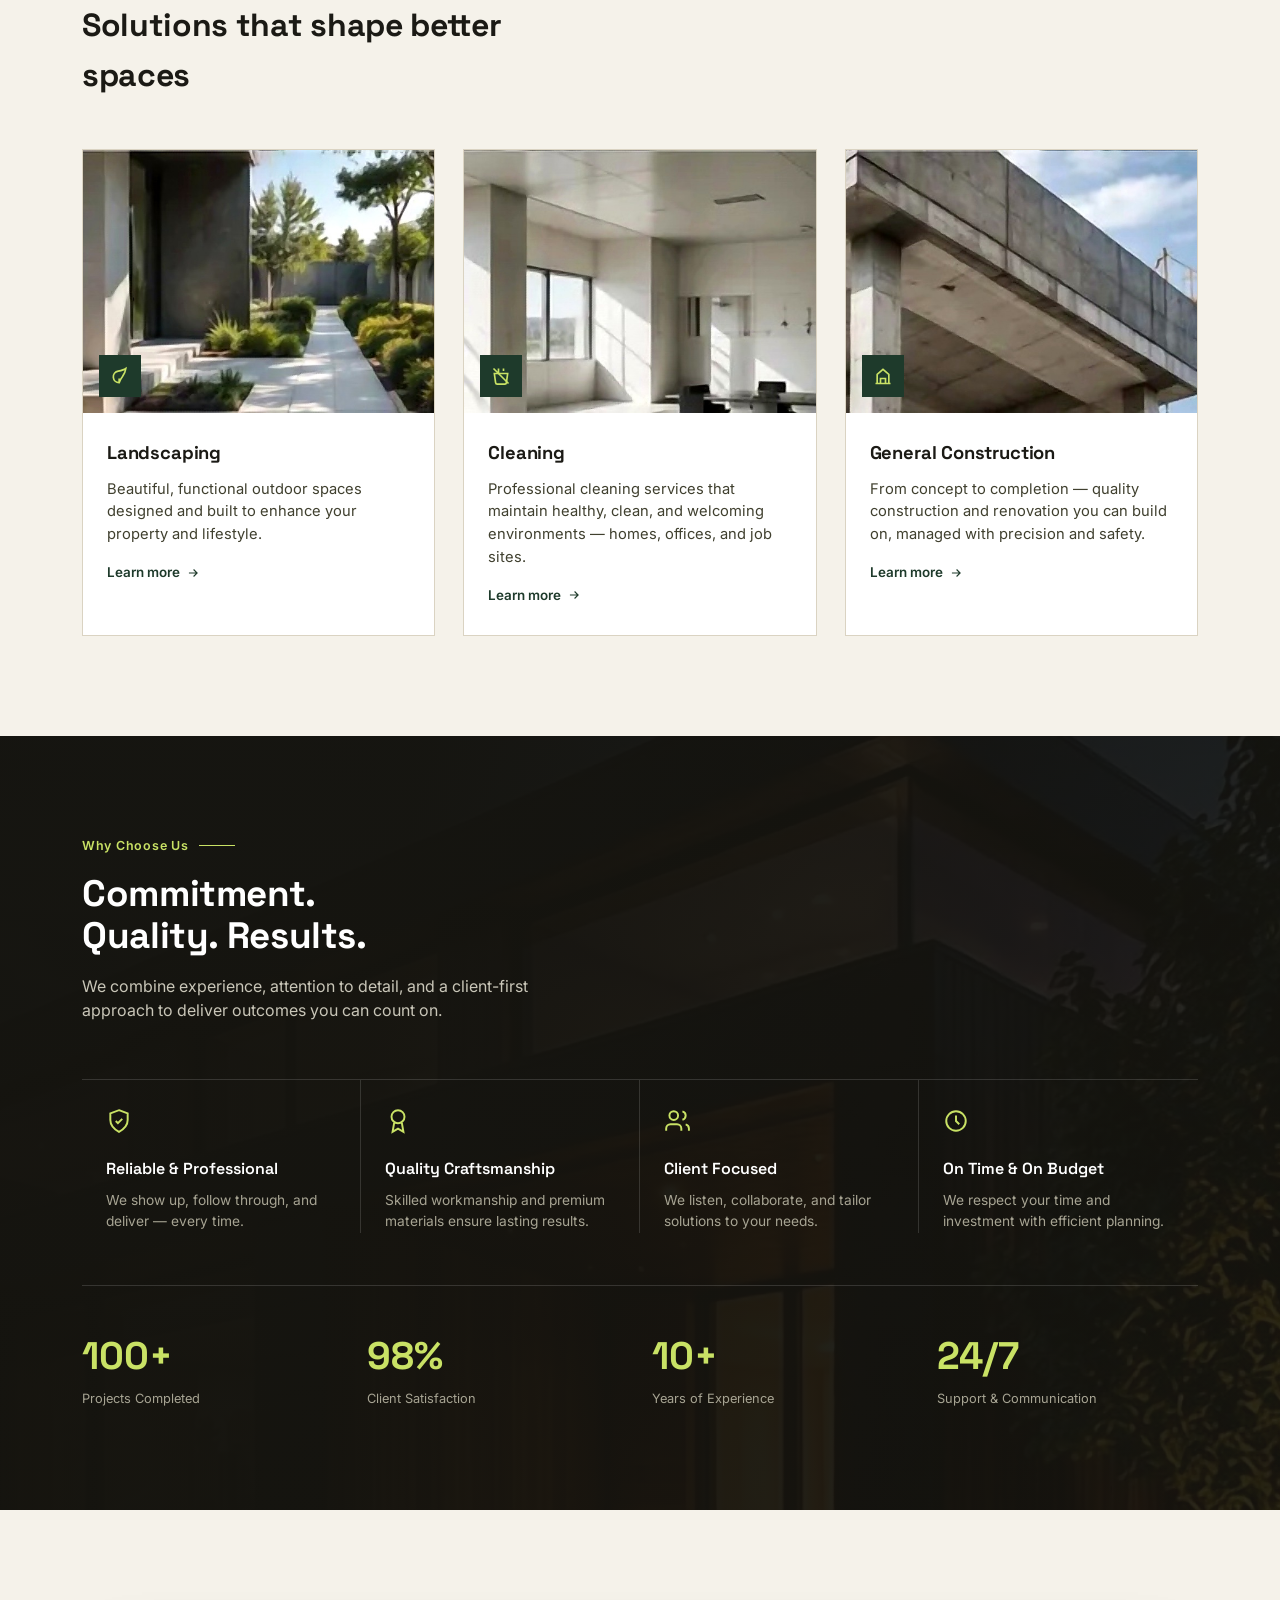
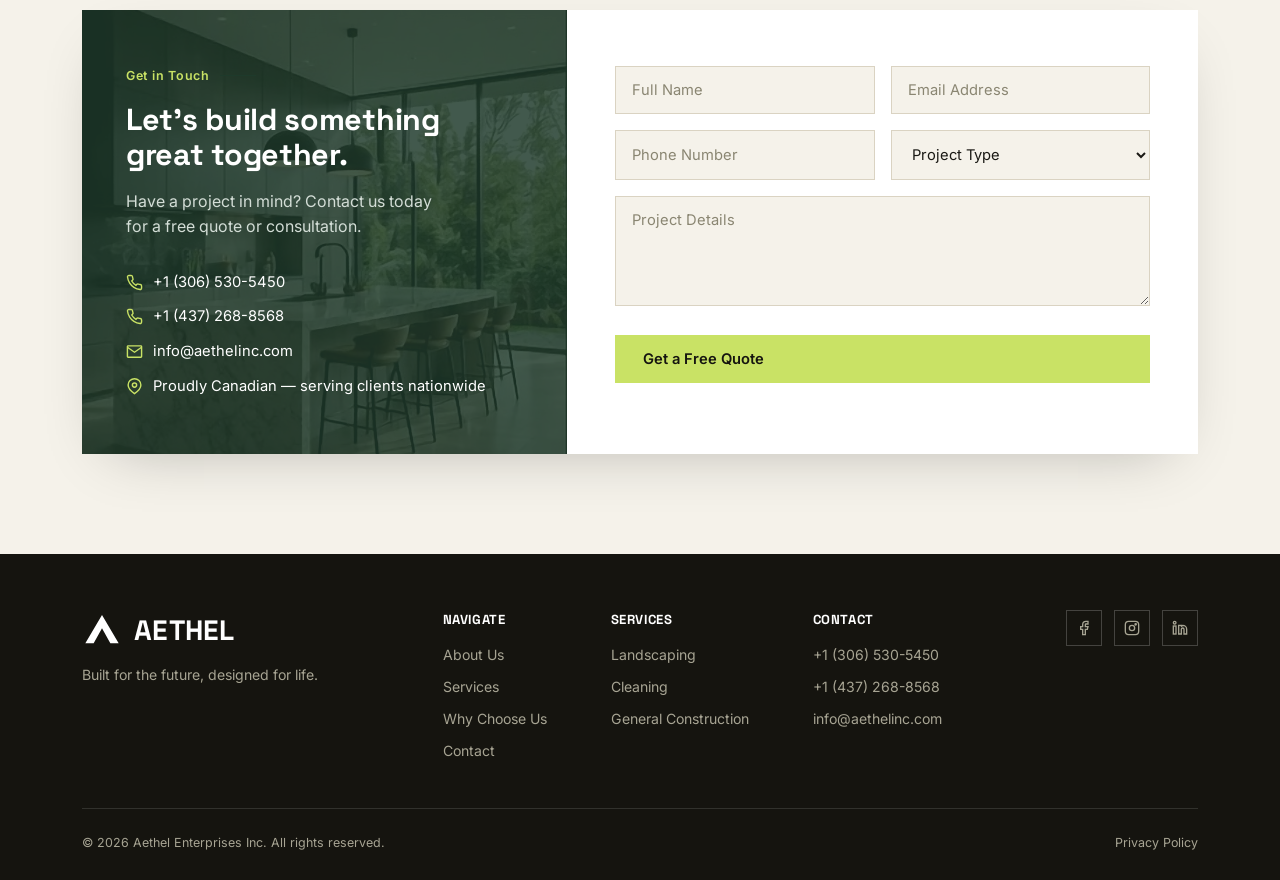
==== commit f74de550: "Update contact email from Gmail to info@aethelinc.com Co-Authored-By: Claude Sonnet 5 <noreply@anthr" ====
--- a/index.html
+++ b/index.html
@@ -22,9 +22,9 @@
       <svg width="13" height="13" viewBox="0 0 24 24" fill="none" stroke="currentColor" stroke-width="2"><path d="M22 16.92v3a2 2 0 0 1-2.18 2 19.79 19.79 0 0 1-8.63-3.07 19.5 19.5 0 0 1-6-6 19.79 19.79 0 0 1-3.07-8.67A2 2 0 0 1 4.11 2h3a2 2 0 0 1 2 1.72c.127.96.36 1.903.7 2.81a2 2 0 0 1-.45 2.11L8.09 9.91a16 16 0 0 0 6 6l1.27-1.27a2 2 0 0 1 2.11-.45c.907.34 1.85.573 2.81.7A2 2 0 0 1 22 16.92z"/></svg>
       +1 (437) 268-8568
     </a>
-    <a href="mailto:aethelenterprises@gmail.com">
+    <a href="mailto:info@aethelinc.com">
       <svg width="13" height="13" viewBox="0 0 24 24" fill="none" stroke="currentColor" stroke-width="2"><path d="M22 6l-10 7L2 6"/><rect x="2" y="4" width="20" height="16" rx="1"/></svg>
-      aethelenterprises@gmail.com
+      info@aethelinc.com
     </a>
   </div>
 </div>
@@ -191,7 +191,7 @@
           <div class="details">
             <a href="tel:+13065305450"><svg viewBox="0 0 24 24" fill="none" stroke="currentColor" stroke-width="2"><path d="M22 16.92v3a2 2 0 0 1-2.18 2 19.79 19.79 0 0 1-8.63-3.07 19.5 19.5 0 0 1-6-6 19.79 19.79 0 0 1-3.07-8.67A2 2 0 0 1 4.11 2h3a2 2 0 0 1 2 1.72c.127.96.36 1.903.7 2.81a2 2 0 0 1-.45 2.11L8.09 9.91a16 16 0 0 0 6 6l1.27-1.27a2 2 0 0 1 2.11-.45c.907.34 1.85.573 2.81.7A2 2 0 0 1 22 16.92z"/></svg> +1 (306) 530-5450</a>
             <a href="tel:+14372688568"><svg viewBox="0 0 24 24" fill="none" stroke="currentColor" stroke-width="2"><path d="M22 16.92v3a2 2 0 0 1-2.18 2 19.79 19.79 0 0 1-8.63-3.07 19.5 19.5 0 0 1-6-6 19.79 19.79 0 0 1-3.07-8.67A2 2 0 0 1 4.11 2h3a2 2 0 0 1 2 1.72c.127.96.36 1.903.7 2.81a2 2 0 0 1-.45 2.11L8.09 9.91a16 16 0 0 0 6 6l1.27-1.27a2 2 0 0 1 2.11-.45c.907.34 1.85.573 2.81.7A2 2 0 0 1 22 16.92z"/></svg> +1 (437) 268-8568</a>
-            <a href="mailto:aethelenterprises@gmail.com"><svg viewBox="0 0 24 24" fill="none" stroke="currentColor" stroke-width="2"><path d="M22 6l-10 7L2 6"/><rect x="2" y="4" width="20" height="16" rx="1"/></svg> aethelenterprises@gmail.com</a>
+            <a href="mailto:info@aethelinc.com"><svg viewBox="0 0 24 24" fill="none" stroke="currentColor" stroke-width="2"><path d="M22 6l-10 7L2 6"/><rect x="2" y="4" width="20" height="16" rx="1"/></svg> info@aethelinc.com</a>
             <a href="#"><svg viewBox="0 0 24 24" fill="none" stroke="currentColor" stroke-width="2"><path d="M21 10c0 6-9 12-9 12s-9-6-9-12a9 9 0 0 1 18 0z"/><circle cx="12" cy="10" r="3"/></svg> Proudly Canadian — serving clients nationwide</a>
           </div>
         </div>
@@ -255,7 +255,7 @@
           <h5>CONTACT</h5>
           <a href="tel:+13065305450">+1 (306) 530-5450</a>
           <a href="tel:+14372688568">+1 (437) 268-8568</a>
-          <a href="mailto:aethelenterprises@gmail.com">aethelenterprises@gmail.com</a>
+          <a href="mailto:info@aethelinc.com">info@aethelinc.com</a>
         </div>
       </div>
       <div class="social">
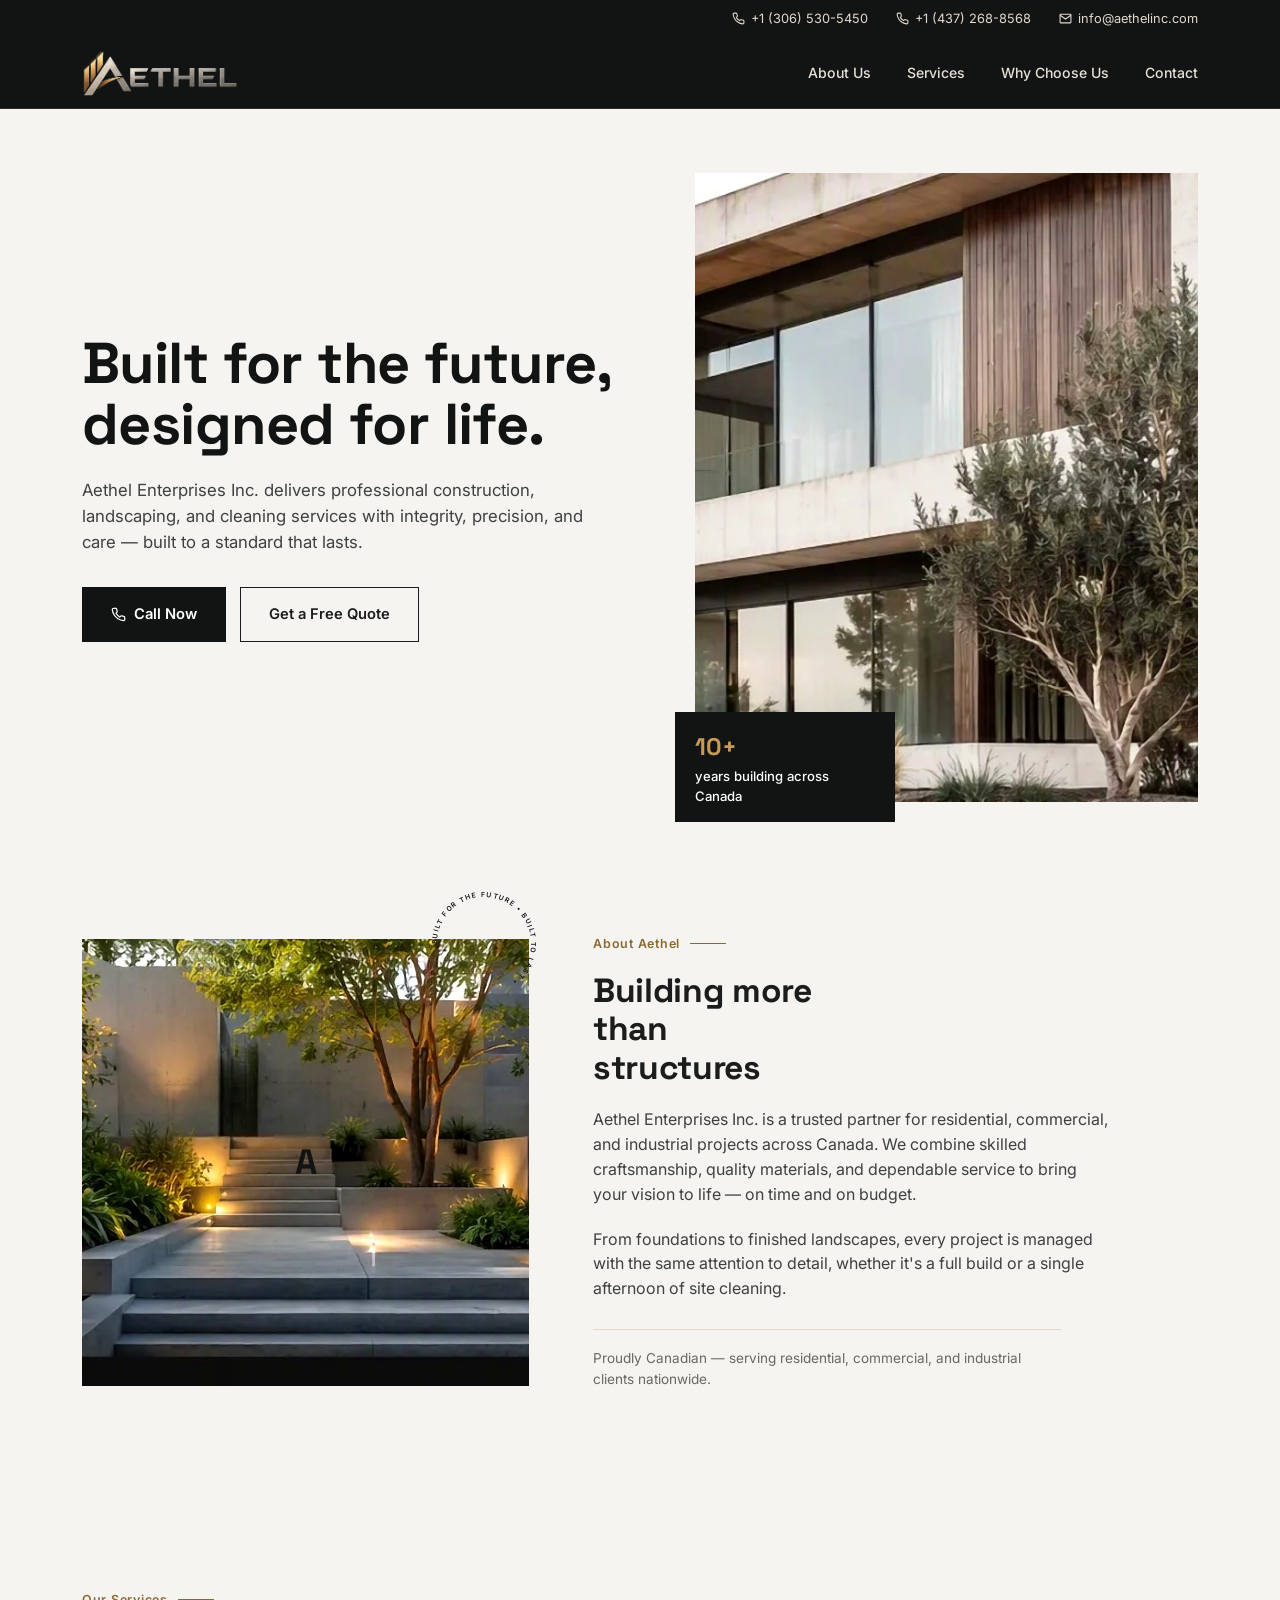
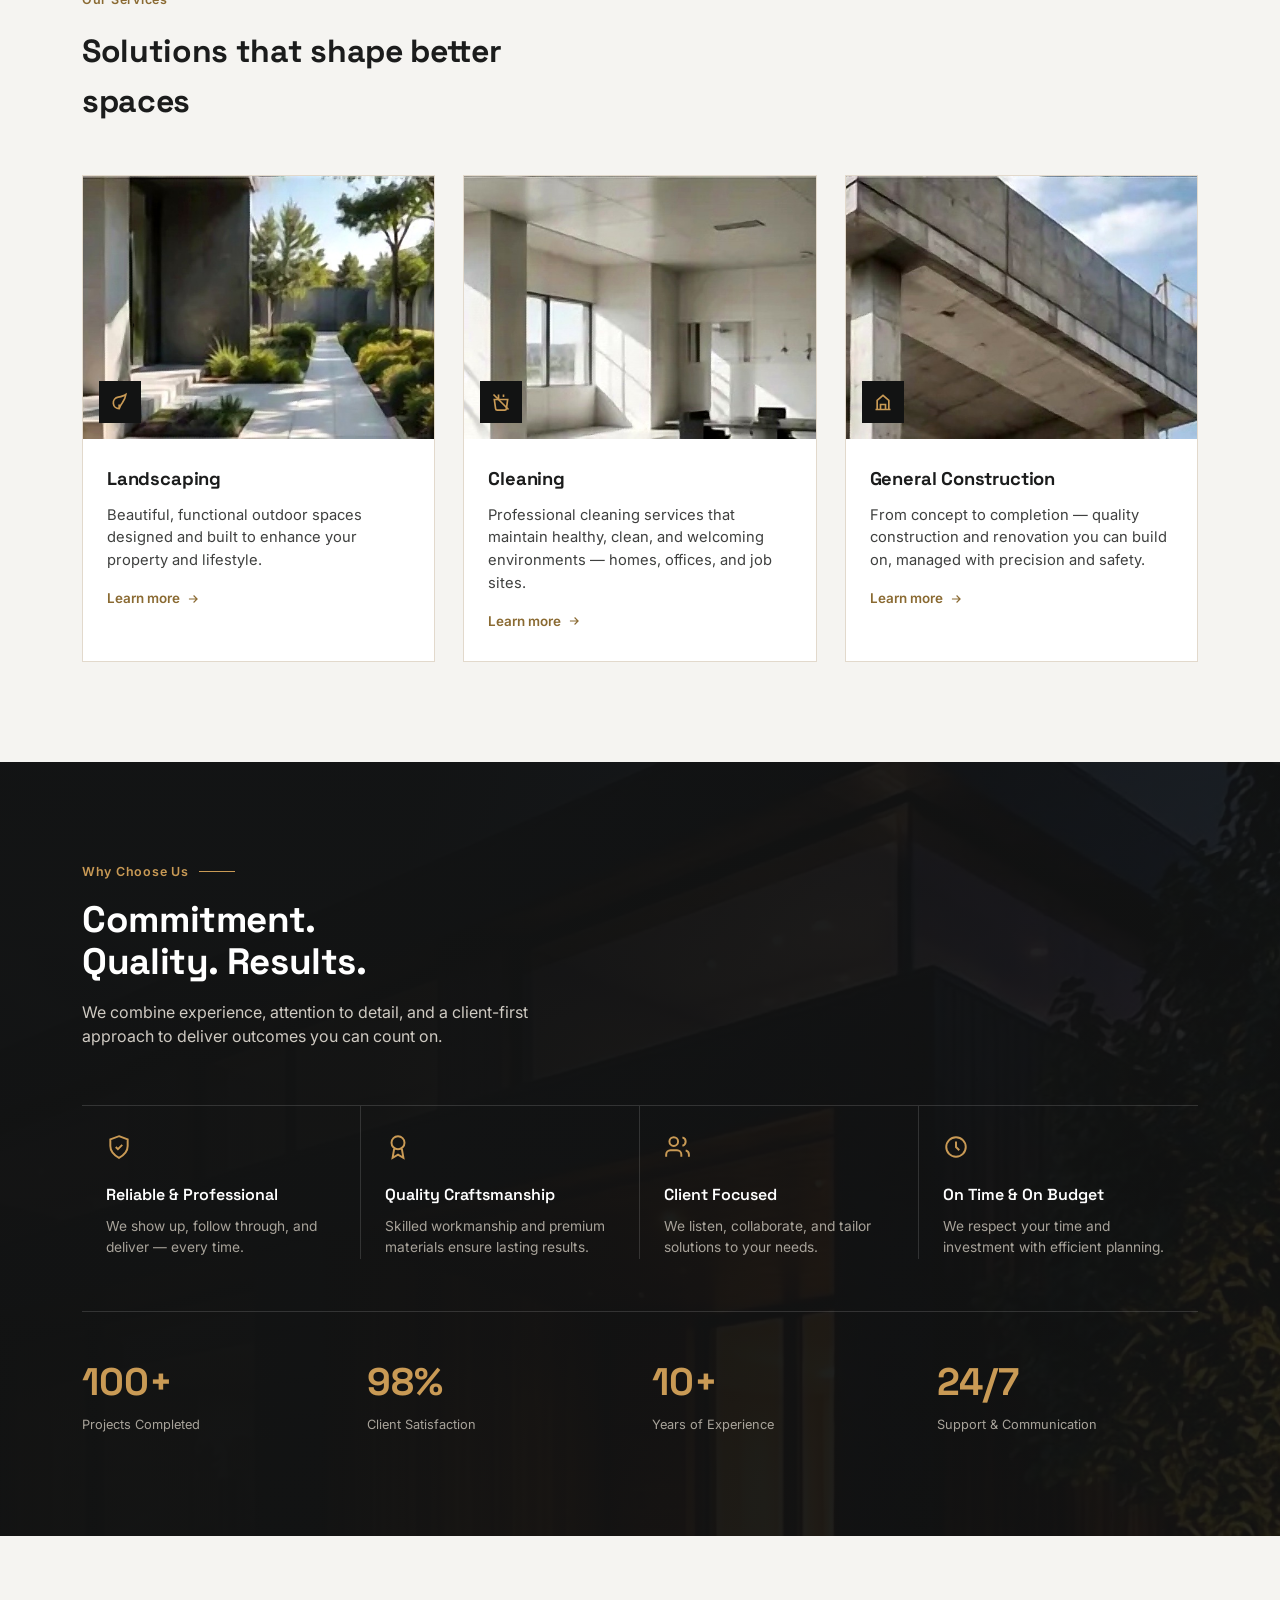
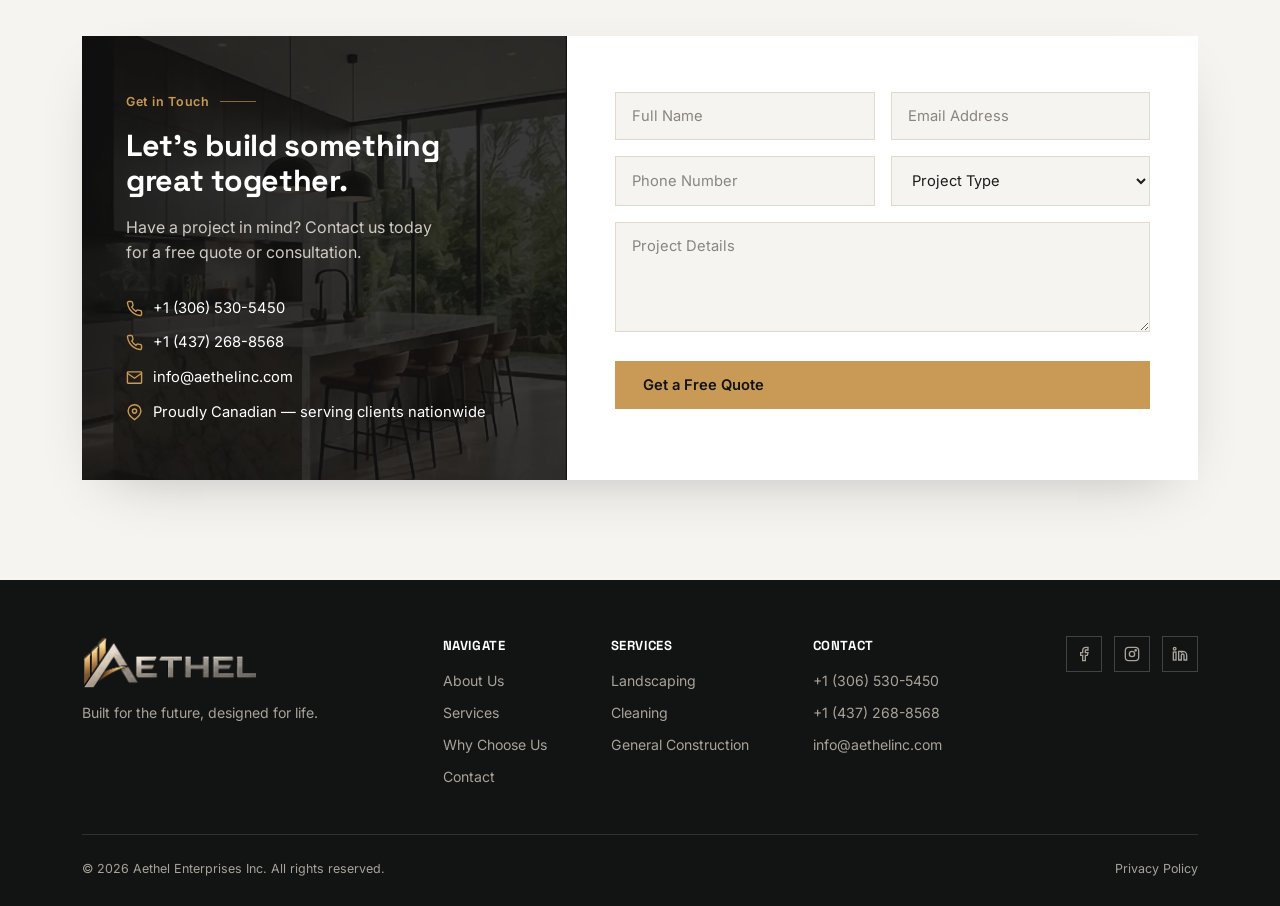
==== commit bb5513f6: "Restyle site with new Aethel logo and charcoal/gold/silver palette Replace the green/lime theme with" ====
--- a/index.html
+++ b/index.html
@@ -8,6 +8,7 @@
 <link rel="preconnect" href="https://fonts.googleapis.com">
 <link rel="preconnect" href="https://fonts.gstatic.com" crossorigin>
 <link href="https://fonts.googleapis.com/css2?family=Space+Grotesk:wght@400;500;600;700&family=Inter:wght@400;500;600&display=swap" rel="stylesheet">
+<link rel="icon" type="image/png" href="images/favicon.png">
 <link rel="stylesheet" href="css/styles.css">
 </head>
 <body>
@@ -32,10 +33,8 @@
 <header>
   <div class="wrap">
     <a class="brand" href="index.html">
-      <svg class="mark" viewBox="0 0 48 48" fill="none">
-        <path d="M24 6L4 40H14L24 22L34 40H44L24 6Z" fill="#1E3A2B"/>
-      </svg>
-      <span class="word">AETHEL</span>
+      <img class="logo" src="images/logo.png" alt="Aethel" width="720" height="210">
+      
     </a>
     <nav id="nav">
       <a href="index.html#about">About Us</a>
@@ -76,7 +75,7 @@
         <div class="seal">
           <svg viewBox="0 0 200 200" width="100%" height="100%">
             <defs><path id="sealpath" d="M 100,100 m -80,0 a 80,80 0 1,1 160,0 a 80,80 0 1,1 -160,0"/></defs>
-            <text font-family="Inter, sans-serif" font-size="11.5" letter-spacing="2.5" fill="#1E3A2B" font-weight="600">
+            <text font-family="Inter, sans-serif" font-size="11.5" letter-spacing="2.5" fill="#121313" font-weight="600">
               <textPath href="#sealpath" startOffset="0%">BUILT FOR THE FUTURE  •  BUILT TO LAST  •  </textPath>
             </text>
           </svg>
@@ -184,7 +183,7 @@
         <div class="panel">
           <div class="kitchen"><img src="images/kitchen.jpg" alt="" width="900" height="1091"></div>
           <div>
-            <div class="label" style="color:var(--lime);">Get in Touch</div>
+            <div class="label" style="color:var(--gold);">Get in Touch</div>
             <h2>Let's build something great together.</h2>
             <p>Have a project in mind? Contact us today for a free quote or consultation.</p>
           </div>
@@ -216,7 +215,7 @@
             </select>
           </div>
           <textarea name="message" placeholder="Project Details"></textarea>
-          <button type="submit" class="btn btn-lime">Get a Free Quote</button>
+          <button type="submit" class="btn btn-gold">Get a Free Quote</button>
           <p id="formStatus" class="form-status" style="display:none;"></p>
         </form>
       </div>
@@ -230,10 +229,8 @@
     <div class="foot-top">
       <div class="foot-brand">
         <a class="brand" href="index.html">
-          <svg class="mark" viewBox="0 0 48 48" fill="none" width="34" height="34">
-            <path d="M24 6L4 40H14L24 22L34 40H44L24 6Z" fill="#FFFFFF"/>
-          </svg>
-          <span class="word">AETHEL</span>
+          <img class="logo" src="images/logo.png" alt="Aethel" width="720" height="210">
+          
         </a>
         <p>Built for the future, designed for life.</p>
       </div>
--- a/css/styles.css
+++ b/css/styles.css
@@ -1,12 +1,13 @@
 :root{
-  --cream:#F5F2EA;
-  --charcoal:#15140F;
-  --forest:#1E3A2B;
-  --forest-light:#2A4E3B;
-  --lime:#C9E265;
-  --stone:#DAD3C2;
+  --cream:#F5F4F1;
+  --charcoal:#121313;
+  --dark:#121313;
+  --dark-2:#2B2C2C;
+  --gold-deep:#8A6A32;
+  --gold:#C99A55;
+  --stone:#E2D9CC;
   --white:#FFFFFF;
-  --ink:#1B1A15;
+  --ink:#1B1C1C;
 }
 *{margin:0;padding:0;box-sizing:border-box;}
 html{scroll-behavior:smooth;}
@@ -35,12 +36,12 @@
   transition:background .2s ease, color .2s ease, border-color .2s ease;
   white-space:nowrap;
 }
-.btn-primary{background:var(--forest);color:var(--white);}
-.btn-primary:hover{background:var(--charcoal);}
+.btn-primary{background:var(--dark);color:var(--white);}
+.btn-primary:hover{background:var(--gold);color:var(--charcoal);}
 .btn-outline{border-color:var(--ink);color:var(--ink);background:transparent;}
 .btn-outline:hover{background:var(--ink);color:var(--cream);}
-.btn-lime{background:var(--lime);color:var(--charcoal);}
-.btn-lime:hover{background:var(--white);}
+.btn-gold{background:var(--gold);color:var(--charcoal);}
+.btn-gold:hover{background:var(--white);}
 
 /* ===== Utility bar + header ===== */
 .topbar{
@@ -49,40 +50,39 @@
 }
 .topbar .wrap{display:flex;justify-content:flex-end;gap:28px;padding:9px 32px;}
 .topbar a{display:inline-flex;align-items:center;gap:6px;}
-.topbar a:hover{color:var(--lime);}
+.topbar a:hover{color:var(--gold);}
 
 header{
   position:sticky;top:0;z-index:50;
-  background:rgba(245,242,234,0.94);
-  backdrop-filter:blur(6px);
-  border-bottom:1px solid var(--stone);
-}
-header .wrap{display:flex;align-items:center;justify-content:space-between;padding:18px 32px;}
+  background:#121313;
+  border-bottom:1px solid rgba(255,255,255,0.1);
+}
+header .wrap{display:flex;align-items:center;justify-content:space-between;padding:12px 32px;}
 .brand{display:flex;align-items:center;gap:12px;}
-.brand .mark{width:40px;height:40px;flex:none;transition:transform .4s ease;}
-.brand:hover .mark{transform:rotate(-8deg) scale(1.08);}
+.brand .logo{height:46px;width:auto;flex:none;}
+.foot-brand .brand .logo{height:52px;}
 .brand .word{font-size:1.75rem;font-weight:700;letter-spacing:0.01em;line-height:1;}
 nav{display:flex;align-items:center;gap:36px;}
-nav a{font-size:0.88rem;font-weight:500;position:relative;padding:4px 0;}
-nav a:hover{color:var(--forest);}
+nav a{font-size:0.88rem;font-weight:500;position:relative;padding:4px 0;color:#E6E1D8;}
+nav a:hover{color:var(--gold);}
 .navtoggle{display:none;background:none;border:none;cursor:pointer;padding:6px;}
-.navtoggle span{display:block;width:22px;height:2px;background:var(--ink);margin:5px 0;}
+.navtoggle span{display:block;width:22px;height:2px;background:#E6E1D8;margin:5px 0;}
 
 /* ===== Hero ===== */
-.hero{padding:64px 0 0;overflow:hidden;}
+.hero{padding:64px 0 32px;overflow:hidden;}
 .hero .wrap{display:grid;grid-template-columns:1.05fr 0.95fr;gap:56px;align-items:center;}
 .hero h1{font-size:clamp(2.5rem,5vw,3.6rem);font-weight:700;line-height:1.06;color:var(--charcoal);}
-.hero p{margin-top:22px;max-width:46ch;font-size:1.05rem;color:#40402f;}
+.hero p{margin-top:22px;max-width:46ch;font-size:1.05rem;color:#3F403F;}
 .hero .ctas{margin-top:32px;display:flex;gap:14px;flex-wrap:wrap;}
 .hero .photo{position:relative;}
 .hero .photo img{width:100%;aspect-ratio:4/5;object-fit:cover;}
 .hero .photo .tag{
   position:absolute;left:-20px;bottom:-20px;
-  background:var(--forest);color:var(--white);
+  background:var(--dark);color:var(--white);
   padding:16px 20px;max-width:220px;
   font-size:0.82rem;font-weight:500;
 }
-.hero .photo .tag b{display:block;font-family:'Space Grotesk',sans-serif;font-size:1.5rem;color:var(--lime);font-weight:700;}
+.hero .photo .tag b{display:block;font-family:'Space Grotesk',sans-serif;font-size:1.5rem;color:var(--gold);font-weight:700;}
 
 /* Hero entrance motion */
 .hero h1,.hero p,.hero .ctas,.hero .photo{opacity:0;animation:fadeUp .8s ease forwards;}
@@ -95,19 +95,19 @@
 /* ===== Section basics ===== */
 section{padding:100px 0;}
 .label{
-  font-size:0.78rem;font-weight:600;letter-spacing:0.06em;color:var(--forest);
+  font-size:0.78rem;font-weight:600;letter-spacing:0.06em;color:var(--gold-deep);
   display:flex;align-items:center;gap:10px;margin-bottom:18px;
 }
-.label::after{content:"";flex:none;width:36px;height:1px;background:var(--forest);}
+.label::after{content:"";flex:none;width:36px;height:1px;background:var(--gold-deep);}
 
 /* ===== About ===== */
 .about .wrap{display:grid;grid-template-columns:0.85fr 1.15fr;gap:64px;align-items:center;}
 .about .photowrap{position:relative;}
 .about .photowrap img{width:100%;aspect-ratio:1/1;object-fit:cover;}
 .about h2{font-size:2.1rem;font-weight:700;line-height:1.15;max-width:11ch;}
-.about .body p{margin-top:20px;max-width:52ch;color:#40402f;}
+.about .body p{margin-top:20px;max-width:52ch;color:#3F403F;}
 .about .body{position:relative;}
-.about .founder{margin-top:28px;font-size:0.85rem;color:#6b6656;padding-top:18px;border-top:1px solid var(--stone);max-width:52ch;}
+.about .founder{margin-top:28px;font-size:0.85rem;color:#6B6761;padding-top:18px;border-top:1px solid var(--stone);max-width:52ch;}
 
 .seal{
   position:absolute;right:-14px;top:-54px;
@@ -122,7 +122,7 @@
   animation:pulse 3s ease-in-out infinite;
 }
 .seal-core span{
-  font-family:'Space Grotesk',sans-serif;font-weight:700;font-size:2.2rem;color:var(--forest);
+  font-family:'Space Grotesk',sans-serif;font-weight:700;font-size:2.2rem;color:var(--dark);
 }
 @keyframes pulse{0%,100%{transform:scale(1);}50%{transform:scale(1.08);}}
 @media (prefers-reduced-motion: reduce){
@@ -138,15 +138,15 @@
 .svc-card:hover .imgbox img{transform:scale(1.05);}
 .svc-card .icon{
   position:absolute;left:16px;bottom:16px;
-  width:42px;height:42px;background:var(--forest);
+  width:42px;height:42px;background:var(--dark);
   display:flex;align-items:center;justify-content:center;
 }
-.svc-card .icon svg{width:20px;height:20px;stroke:var(--lime);}
+.svc-card .icon svg{width:20px;height:20px;stroke:var(--gold);}
 .svc-card .content{padding:26px 24px 28px;}
 .svc-card h3{font-size:1.15rem;font-weight:700;margin-bottom:10px;}
-.svc-card p{font-size:0.92rem;color:#40402f;}
-.svc-card .more{display:inline-flex;align-items:center;gap:6px;margin-top:16px;font-size:0.84rem;font-weight:600;color:var(--forest);}
-.svc-card .more svg{width:14px;height:14px;stroke:var(--forest);transition:transform .25s ease;}
+.svc-card p{font-size:0.92rem;color:#3F403F;}
+.svc-card .more{display:inline-flex;align-items:center;gap:6px;margin-top:16px;font-size:0.84rem;font-weight:600;color:var(--gold-deep);}
+.svc-card .more svg{width:14px;height:14px;stroke:var(--gold-deep);transition:transform .25s ease;}
 .svc-card .more:hover svg{transform:translateX(4px);}
 
 /* ===== Why choose us (dark, photo bg) ===== */
@@ -158,28 +158,28 @@
 .why .bgphoto img{width:100%;height:100%;object-fit:cover;opacity:0.28;}
 .why .bgphoto::after{
   content:"";position:absolute;inset:0;
-  background:linear-gradient(100deg, rgba(21,20,15,0.97) 30%, rgba(21,20,15,0.65) 100%);
+  background:linear-gradient(100deg, rgba(18,19,19,0.97) 30%, rgba(18,19,19,0.65) 100%);
 }
 .why .wrap{position:relative;z-index:1;}
-.why .label{color:var(--lime);}
-.why .label::after{background:var(--lime);}
+.why .label{color:var(--gold);}
+.why .label::after{background:var(--gold);}
 .why h2{font-size:2.3rem;font-weight:700;max-width:14ch;line-height:1.15;}
-.why .lede{max-width:46ch;color:#c9c6b8;margin-top:16px;}
+.why .lede{max-width:46ch;color:#CFCAC2;margin-top:16px;}
 .values{margin-top:56px;display:grid;grid-template-columns:repeat(4,1fr);gap:0;border-top:1px solid rgba(255,255,255,0.14);}
 .value{padding:28px 24px 0;border-right:1px solid rgba(255,255,255,0.14);}
 .value:last-child{border-right:none;}
-.value svg{width:26px;height:26px;stroke:var(--lime);margin-bottom:16px;}
+.value svg{width:26px;height:26px;stroke:var(--gold);margin-bottom:16px;}
 .value h4{font-family:'Space Grotesk',sans-serif;font-size:1rem;font-weight:600;margin-bottom:8px;}
-.value p{font-size:0.86rem;color:#a7a493;}
+.value p{font-size:0.86rem;color:#A8A39A;}
 .stats{margin-top:52px;display:grid;grid-template-columns:repeat(4,1fr);gap:24px;padding-top:40px;border-top:1px solid rgba(255,255,255,0.14);}
-.stat b{display:block;font-family:'Space Grotesk',sans-serif;font-size:2.4rem;font-weight:700;color:var(--lime);}
-.stat span{font-size:0.8rem;color:#a7a493;}
+.stat b{display:block;font-family:'Space Grotesk',sans-serif;font-size:2.4rem;font-weight:700;color:var(--gold);}
+.stat span{font-size:0.8rem;color:#A8A39A;}
 
 /* ===== Contact ===== */
 .contact{background:var(--cream);}
 .contact .panel-wrap{display:grid;grid-template-columns:1fr 1.3fr;box-shadow:0 20px 60px -30px rgba(0,0,0,0.3);}
 .contact .panel{
-  background:var(--forest);color:var(--white);
+  background:var(--dark);color:var(--white);
   padding:56px 44px;position:relative;overflow:hidden;
   display:flex;flex-direction:column;justify-content:space-between;
 }
@@ -187,10 +187,10 @@
 .contact .panel .kitchen img{width:100%;height:100%;object-fit:cover;}
 .contact .panel > *{position:relative;z-index:1;}
 .contact .panel h2{font-size:1.9rem;font-weight:700;line-height:1.15;}
-.contact .panel p{margin-top:16px;color:#d3ddd6;max-width:32ch;}
+.contact .panel p{margin-top:16px;color:#CFCAC2;max-width:32ch;}
 .contact .details{margin-top:32px;display:flex;flex-direction:column;gap:12px;font-size:0.92rem;}
 .contact .details a{display:flex;align-items:center;gap:10px;}
-.contact .details svg{width:17px;height:17px;stroke:var(--lime);flex:none;}
+.contact .details svg{width:17px;height:17px;stroke:var(--gold);flex:none;}
 .form{background:var(--white);padding:56px 48px;}
 .form-row{display:grid;grid-template-columns:1fr 1fr;gap:16px;margin-bottom:16px;}
 .form input,.form select,.form textarea{
@@ -198,59 +198,58 @@
   padding:14px 16px;font-family:'Inter',sans-serif;font-size:0.92rem;color:var(--ink);
 }
 .form textarea{margin-bottom:22px;min-height:110px;resize:vertical;}
-.form input::placeholder,.form textarea::placeholder{color:#8a8672;}
-.form input:focus,.form select:focus,.form textarea:focus{outline:2px solid var(--forest);outline-offset:1px;}
+.form input::placeholder,.form textarea::placeholder{color:#8A857D;}
+.form input:focus,.form select:focus,.form textarea:focus{outline:2px solid var(--dark);outline-offset:1px;}
 .form button{width:100%;border:none;}
 .form-status{margin-top:16px;padding:14px 16px;font-size:0.88rem;font-weight:500;}
-.form-status.ok{background:#e7f0e4;color:var(--forest);}
+.form-status.ok{background:#e7f0e4;color:var(--dark);}
 .form-status.err{background:#f4e3e0;color:#8a2f22;}
 
 /* ===== Footer ===== */
-footer{background:var(--charcoal);color:#a7a493;padding:56px 0 28px;}
+footer{background:var(--charcoal);color:#A8A39A;padding:56px 0 28px;}
 .foot-top{display:flex;justify-content:space-between;align-items:flex-start;flex-wrap:wrap;gap:32px;padding-bottom:36px;border-bottom:1px solid rgba(255,255,255,0.12);}
-.foot-brand .brand .word{color:var(--white);}
 .foot-brand p{margin-top:14px;font-size:0.88rem;max-width:30ch;}
 .foot-links{display:flex;gap:64px;flex-wrap:wrap;}
 .foot-links h5{font-family:'Space Grotesk',sans-serif;color:var(--white);font-size:0.82rem;letter-spacing:0.05em;margin-bottom:14px;}
 .foot-links a{display:block;font-size:0.88rem;margin-bottom:10px;}
-.foot-links a:hover{color:var(--lime);}
+.foot-links a:hover{color:var(--gold);}
 .social{display:flex;gap:12px;}
 .social a{width:36px;height:36px;border:1px solid rgba(255,255,255,0.2);display:flex;align-items:center;justify-content:center;}
-.social a:hover{border-color:var(--lime);color:var(--lime);}
+.social a:hover{border-color:var(--gold);color:var(--gold);}
 .social svg{width:16px;height:16px;stroke:currentColor;fill:none;}
 .foot-bottom{display:flex;justify-content:space-between;flex-wrap:wrap;gap:12px;padding-top:24px;font-size:0.78rem;}
 
 /* ===== Service detail pages ===== */
 .crumb{background:var(--stone);}
-.crumb .wrap{padding:14px 32px;font-size:0.82rem;display:flex;gap:8px;color:#5c583f;}
-.crumb a:hover{color:var(--forest);}
+.crumb .wrap{padding:14px 32px;font-size:0.82rem;display:flex;gap:8px;color:#5F5B55;}
+.crumb a:hover{color:var(--gold-deep);}
 
 .service-hero{padding:64px 0;overflow:hidden;}
 .service-hero .wrap{display:grid;grid-template-columns:1fr 1fr;gap:56px;align-items:center;}
-.service-hero .eyebrow{font-size:0.8rem;font-weight:600;letter-spacing:0.06em;color:var(--forest);margin-bottom:14px;}
+.service-hero .eyebrow{font-size:0.8rem;font-weight:600;letter-spacing:0.06em;color:var(--gold-deep);margin-bottom:14px;}
 .service-hero h1{font-size:clamp(2.2rem,4.5vw,3rem);font-weight:700;line-height:1.1;}
-.service-hero p{margin-top:20px;max-width:44ch;color:#40402f;font-size:1.02rem;}
+.service-hero p{margin-top:20px;max-width:44ch;color:#3F403F;font-size:1.02rem;}
 .service-hero .photo img{width:100%;aspect-ratio:5/4;object-fit:cover;}
 .service-hero .ctas{margin-top:28px;display:flex;gap:14px;flex-wrap:wrap;}
 
 .offer{background:var(--white);}
 .offer-grid{margin-top:44px;display:grid;grid-template-columns:repeat(3,1fr);gap:28px;}
 .offer-item{padding:28px;border:1px solid var(--stone);}
-.offer-item svg{width:26px;height:26px;stroke:var(--forest);margin-bottom:16px;}
+.offer-item svg{width:26px;height:26px;stroke:var(--gold-deep);margin-bottom:16px;}
 .offer-item h3{font-size:1.05rem;font-weight:700;margin-bottom:8px;}
-.offer-item p{font-size:0.9rem;color:#40402f;}
+.offer-item p{font-size:0.9rem;color:#3F403F;}
 
 .process{background:var(--cream);}
 .process-steps{margin-top:44px;display:grid;grid-template-columns:repeat(4,1fr);gap:28px;}
-.process-step{position:relative;padding-top:12px;border-top:2px solid var(--forest);}
-.process-step .num{font-family:'Space Grotesk',sans-serif;font-size:2rem;font-weight:700;color:var(--forest);}
+.process-step{position:relative;padding-top:12px;border-top:2px solid var(--gold);}
+.process-step .num{font-family:'Space Grotesk',sans-serif;font-size:2rem;font-weight:700;color:var(--gold-deep);}
 .process-step h4{font-size:1rem;font-weight:700;margin:10px 0 8px;}
-.process-step p{font-size:0.88rem;color:#40402f;}
-
-.cta-banner{background:var(--forest);color:var(--white);}
+.process-step p{font-size:0.88rem;color:#3F403F;}
+
+.cta-banner{background:var(--dark);color:var(--white);}
 .cta-banner .wrap{display:flex;align-items:center;justify-content:space-between;gap:24px;flex-wrap:wrap;}
 .cta-banner h2{font-size:1.7rem;font-weight:700;max-width:20ch;}
-.cta-banner p{color:#d3ddd6;margin-top:8px;}
+.cta-banner p{color:#CFCAC2;margin-top:8px;}
 
 /* ===== Project gallery ===== */
 .gallery{background:var(--white);}
@@ -277,7 +276,7 @@
   .stats{grid-template-columns:1fr 1fr;}
   .contact .panel-wrap{grid-template-columns:1fr;}
   .form-row{grid-template-columns:1fr;}
-  nav{position:fixed;top:64px;left:0;right:0;bottom:0;background:var(--cream);flex-direction:column;align-items:flex-start;padding:32px;gap:24px;transform:translateX(100%);transition:transform .3s ease;}
+  nav{position:absolute;top:100%;left:0;right:0;min-height:70vh;background:var(--charcoal);flex-direction:column;align-items:flex-start;padding:32px;gap:24px;transform:translateX(100%);transition:transform .3s ease;}
   nav.open{transform:translateX(0);}
   .navtoggle{display:block;}
   .topbar .wrap{justify-content:center;gap:20px;flex-wrap:wrap;}
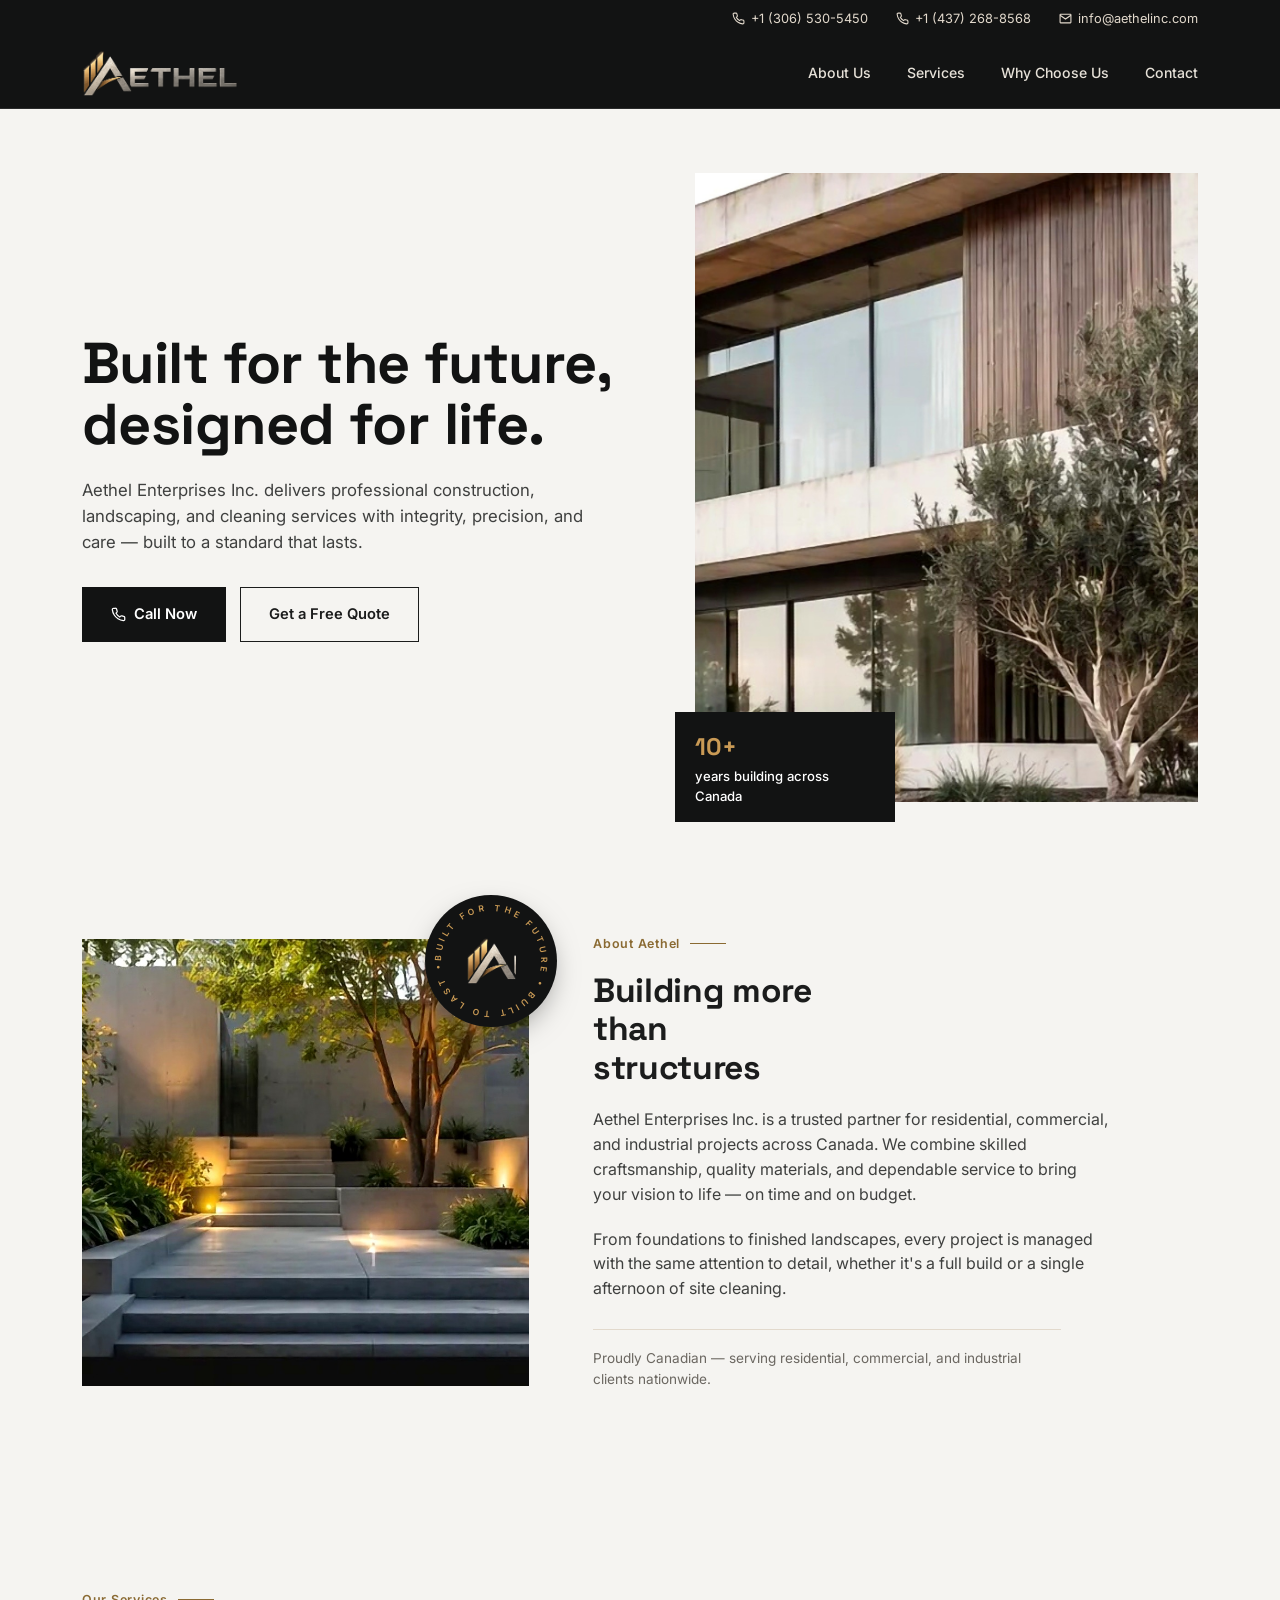
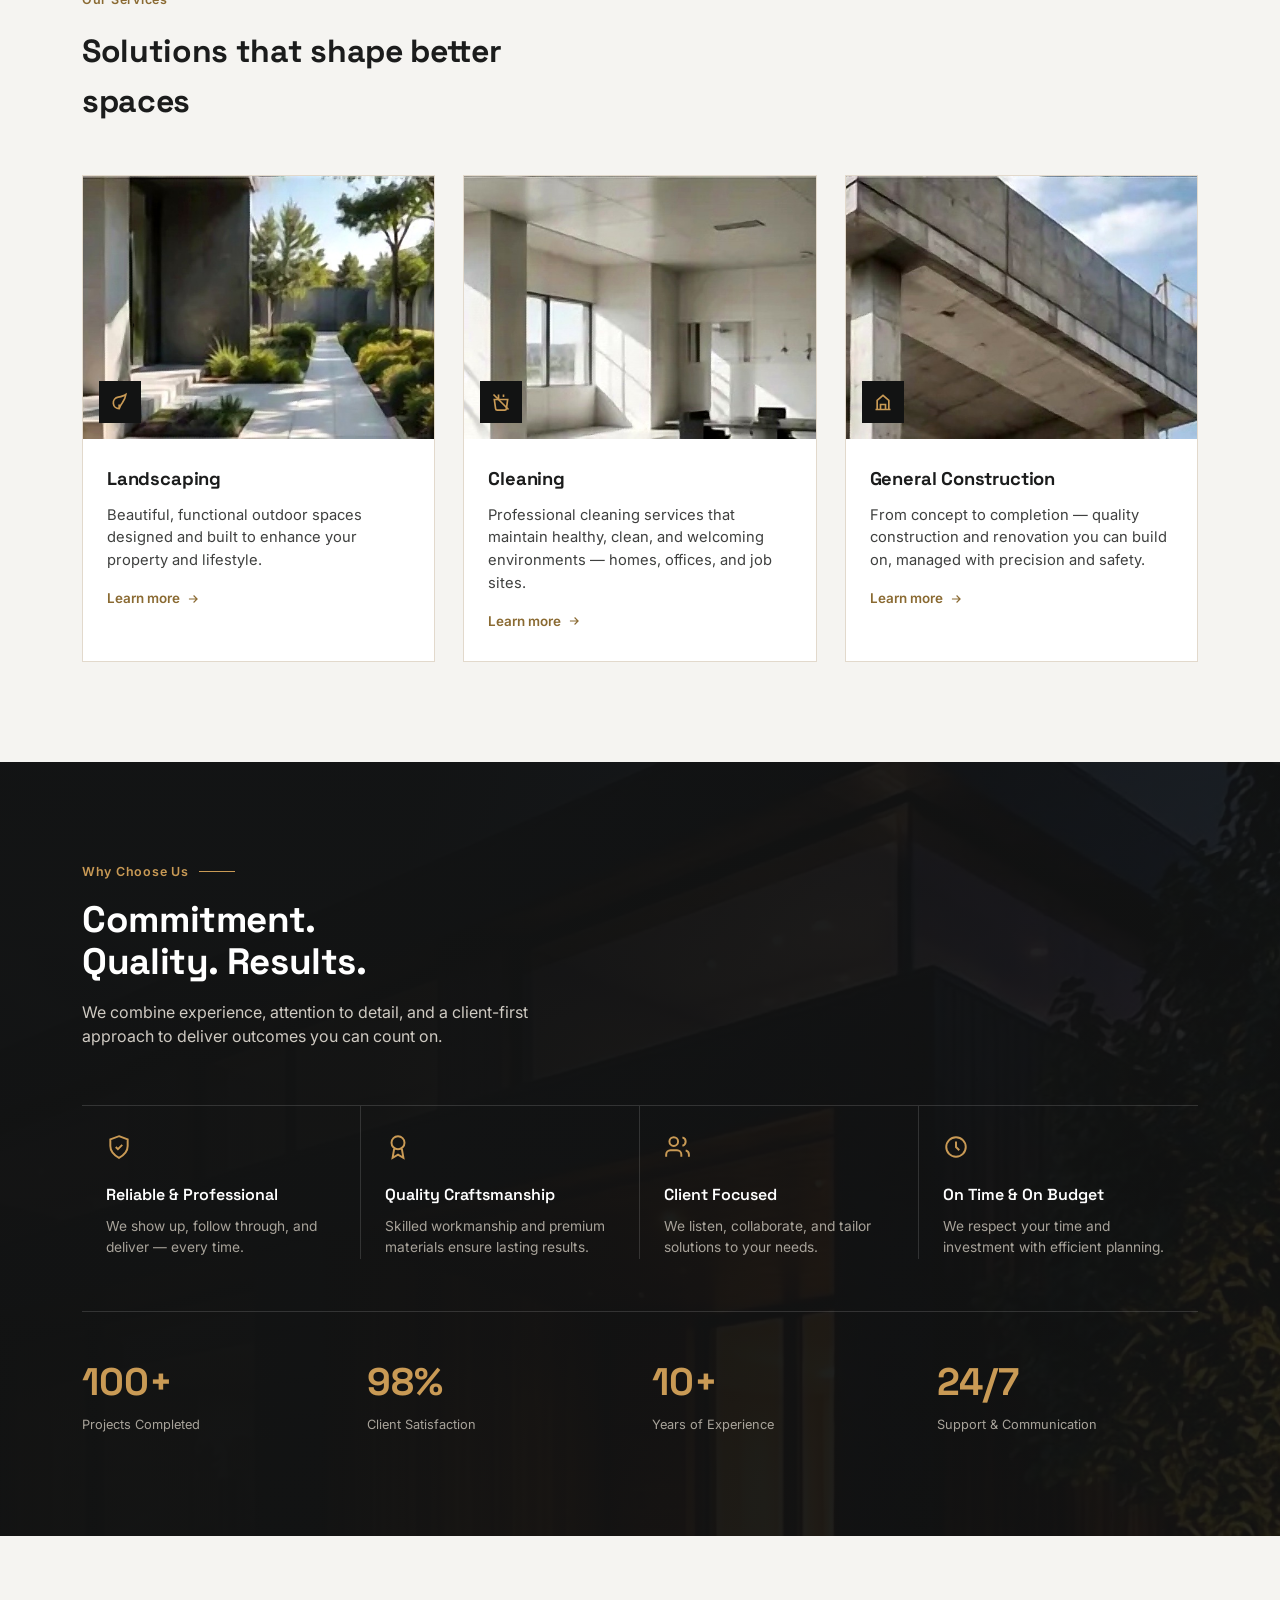
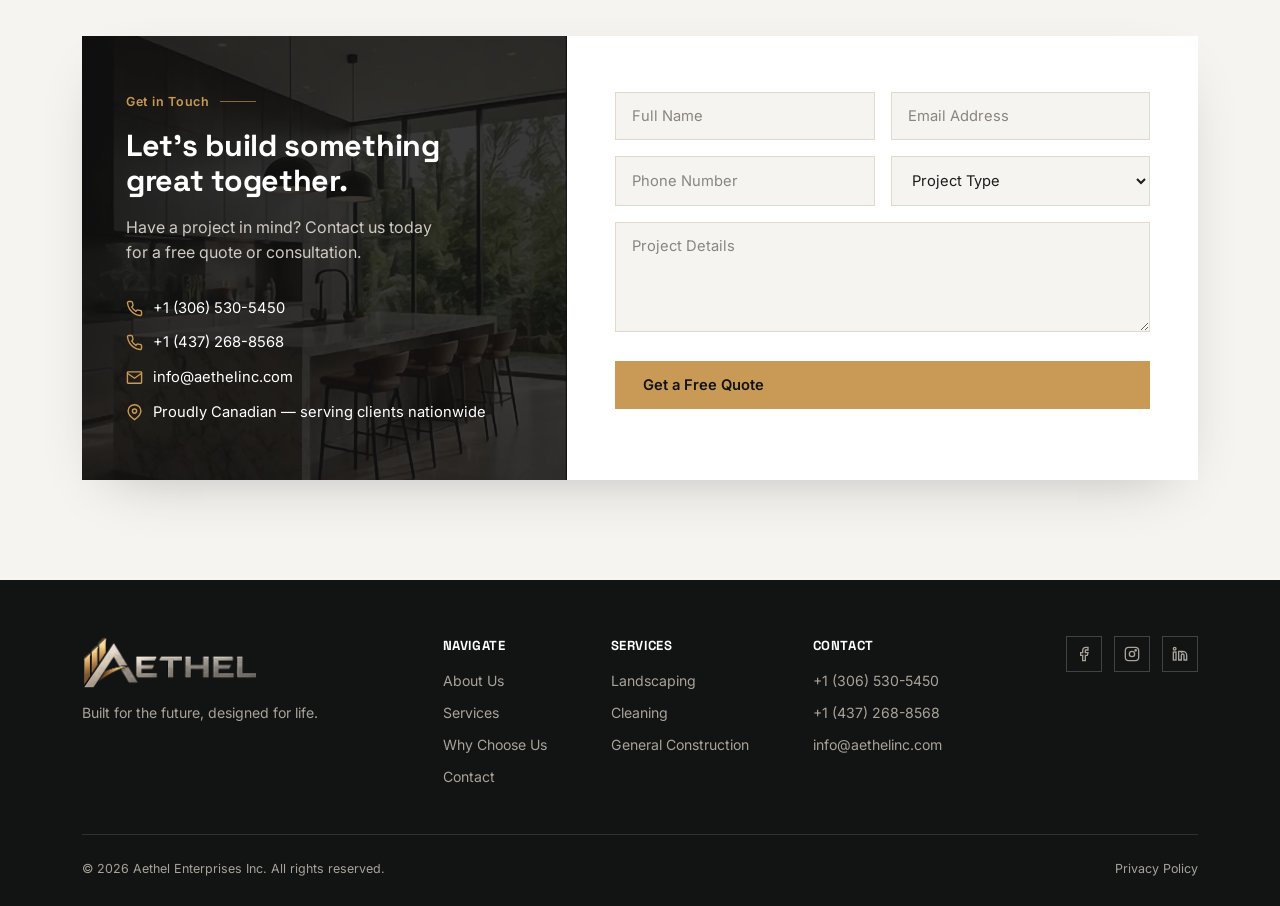
==== commit 860c7585: "Fix rotating slogan badge and add floating logo animation The slogan ring was still present but unre" ====
--- a/index.html
+++ b/index.html
@@ -72,15 +72,15 @@
     <div class="wrap">
       <div class="photowrap">
         <img src="images/courtyard.jpg" alt="Landscaped concrete courtyard with lighting designed by Aethel Enterprises" width="1100" height="822" loading="lazy">
-        <div class="seal">
-          <svg viewBox="0 0 200 200" width="100%" height="100%">
-            <defs><path id="sealpath" d="M 100,100 m -80,0 a 80,80 0 1,1 160,0 a 80,80 0 1,1 -160,0"/></defs>
-            <text font-family="Inter, sans-serif" font-size="11.5" letter-spacing="2.5" fill="#121313" font-weight="600">
-              <textPath href="#sealpath" startOffset="0%">BUILT FOR THE FUTURE  •  BUILT TO LAST  •  </textPath>
+        <div class="seal" aria-label="Built for the future. Built to last.">
+          <svg class="seal-ring" viewBox="0 0 200 200" width="100%" height="100%" aria-hidden="true">
+            <defs><path id="sealpath" d="M 100,100 m -76,0 a 76,76 0 1,1 152,0 a 76,76 0 1,1 -152,0"/></defs>
+            <text font-family="Inter, sans-serif" font-size="13" fill="#C99A55" font-weight="600">
+              <textPath href="#sealpath" startOffset="0%" textLength="470" lengthAdjust="spacing">BUILT FOR THE FUTURE • BUILT TO LAST •</textPath>
             </text>
           </svg>
-        </div>
-        <div class="seal-core"><span>A</span></div>
+          <div class="seal-core"><img src="images/mark.png" alt="" width="240" height="222"></div>
+        </div>
       </div>
       <div class="body">
         <div class="label">About Aethel</div>
--- a/css/styles.css
+++ b/css/styles.css
@@ -110,23 +110,23 @@
 .about .founder{margin-top:28px;font-size:0.85rem;color:#6B6761;padding-top:18px;border-top:1px solid var(--stone);max-width:52ch;}
 
 .seal{
-  position:absolute;right:-14px;top:-54px;
-  width:118px;height:118px;
-  animation:spin 14s linear infinite;
+  position:absolute;right:-28px;top:-44px;
+  width:132px;height:132px;border-radius:50%;
+  background:var(--dark);box-shadow:0 10px 30px -10px rgba(0,0,0,0.5);
   cursor:pointer;
 }
-.seal:hover{animation-play-state:paused;}
+.seal-ring{position:absolute;inset:0;animation:spin 16s linear infinite;}
+.seal:hover .seal-ring{animation-play-state:paused;}
 @keyframes spin{from{transform:rotate(0deg);}to{transform:rotate(360deg);}}
 .seal-core{
   position:absolute;inset:0;display:flex;align-items:center;justify-content:center;
-  animation:pulse 3s ease-in-out infinite;
-}
-.seal-core span{
-  font-family:'Space Grotesk',sans-serif;font-weight:700;font-size:2.2rem;color:var(--dark);
-}
-@keyframes pulse{0%,100%{transform:scale(1);}50%{transform:scale(1.08);}}
+  animation:float 4s ease-in-out infinite;
+}
+.about .photowrap .seal-core img{width:50px;height:auto;aspect-ratio:auto;object-fit:contain;}
+@keyframes float{0%,100%{transform:translateY(2px);}50%{transform:translateY(-4px);}}
+.brand .logo{animation:float 5s ease-in-out infinite;}
 @media (prefers-reduced-motion: reduce){
-  .seal,.seal-core{animation:none;}
+  .seal-ring,.seal-core,.brand .logo{animation:none;}
   .hero h1,.hero p,.hero .ctas,.hero .photo{animation:none;opacity:1;transform:none;}
 }
 
@@ -269,7 +269,7 @@
   .hero .photo{order:-1;}
   .hero{padding-top:40px;}
   .about .wrap{grid-template-columns:1fr;gap:40px;}
-  .seal{right:8px;top:-40px;}
+  .seal{right:8px;top:-40px;width:112px;height:112px;}
   .services-grid{grid-template-columns:1fr;}
   .values{grid-template-columns:1fr 1fr;}
   .value{border-right:none;border-bottom:1px solid rgba(255,255,255,0.14);padding-bottom:24px;}
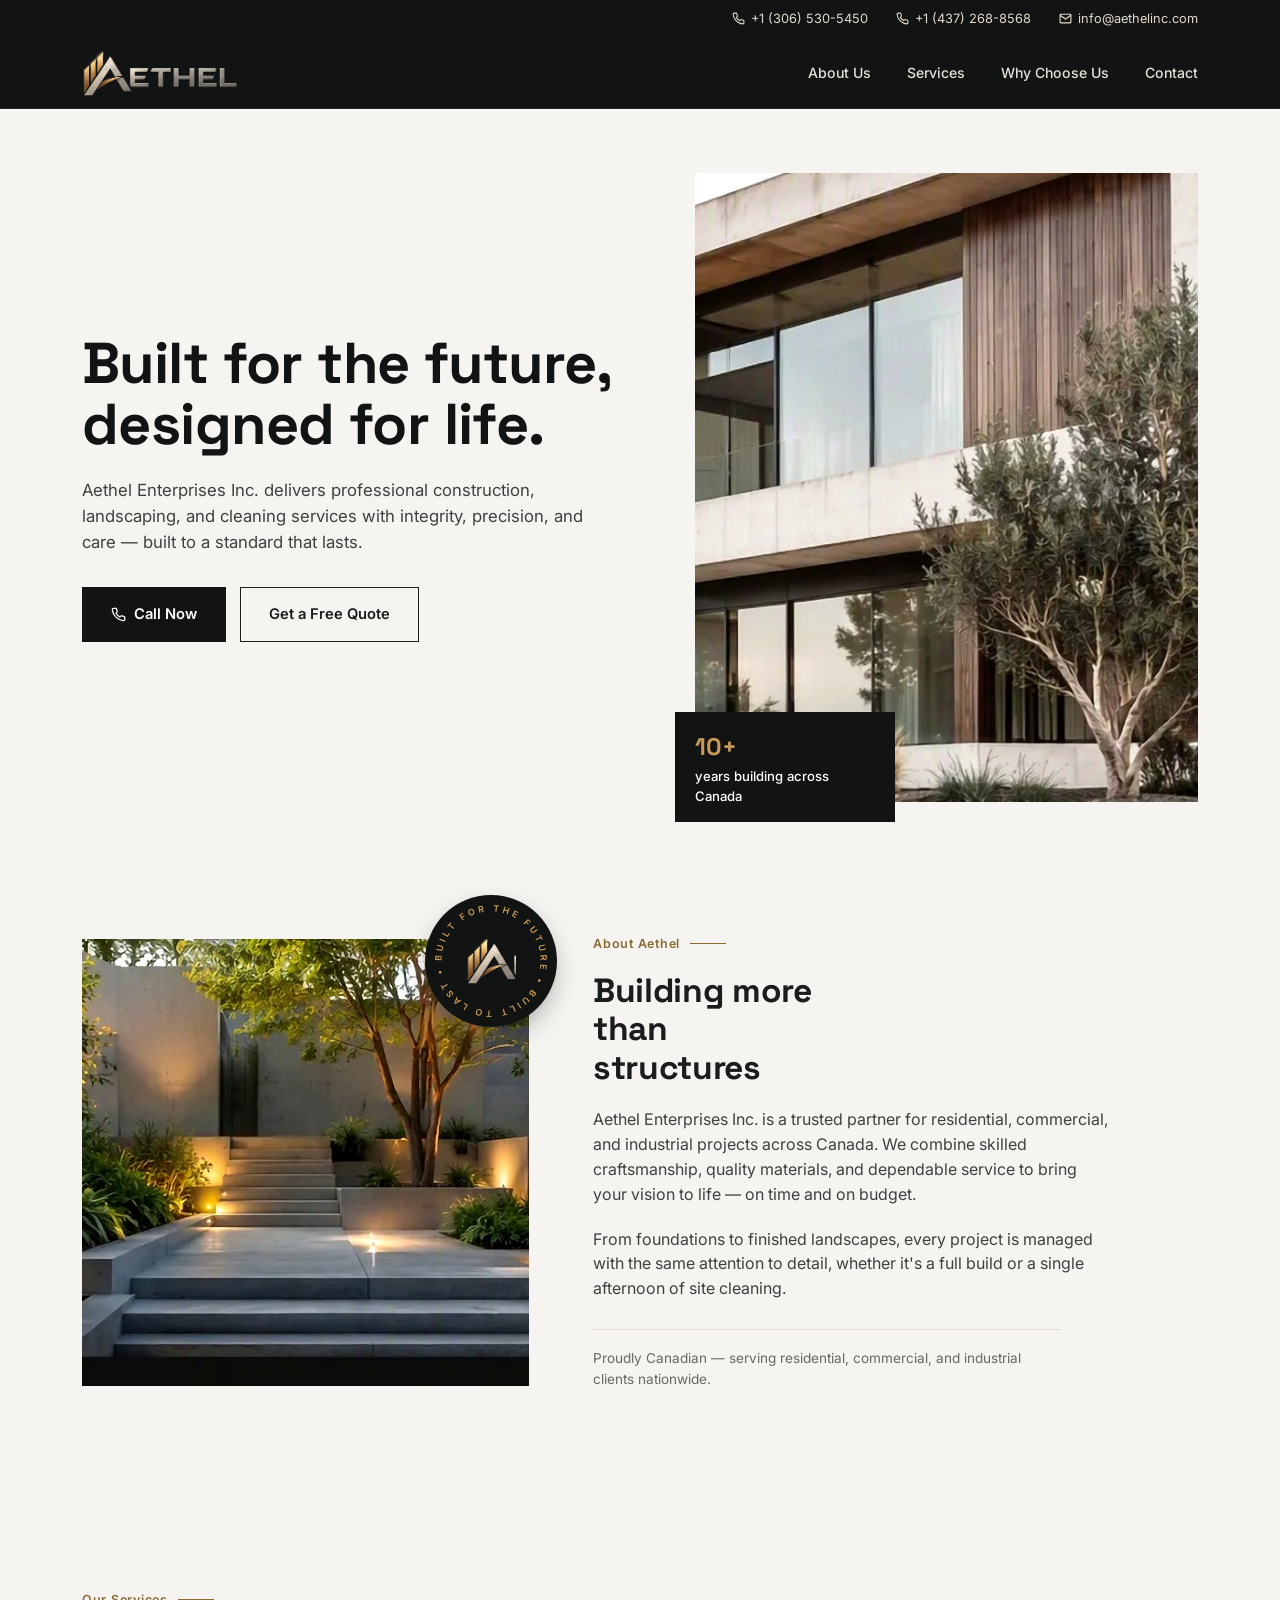
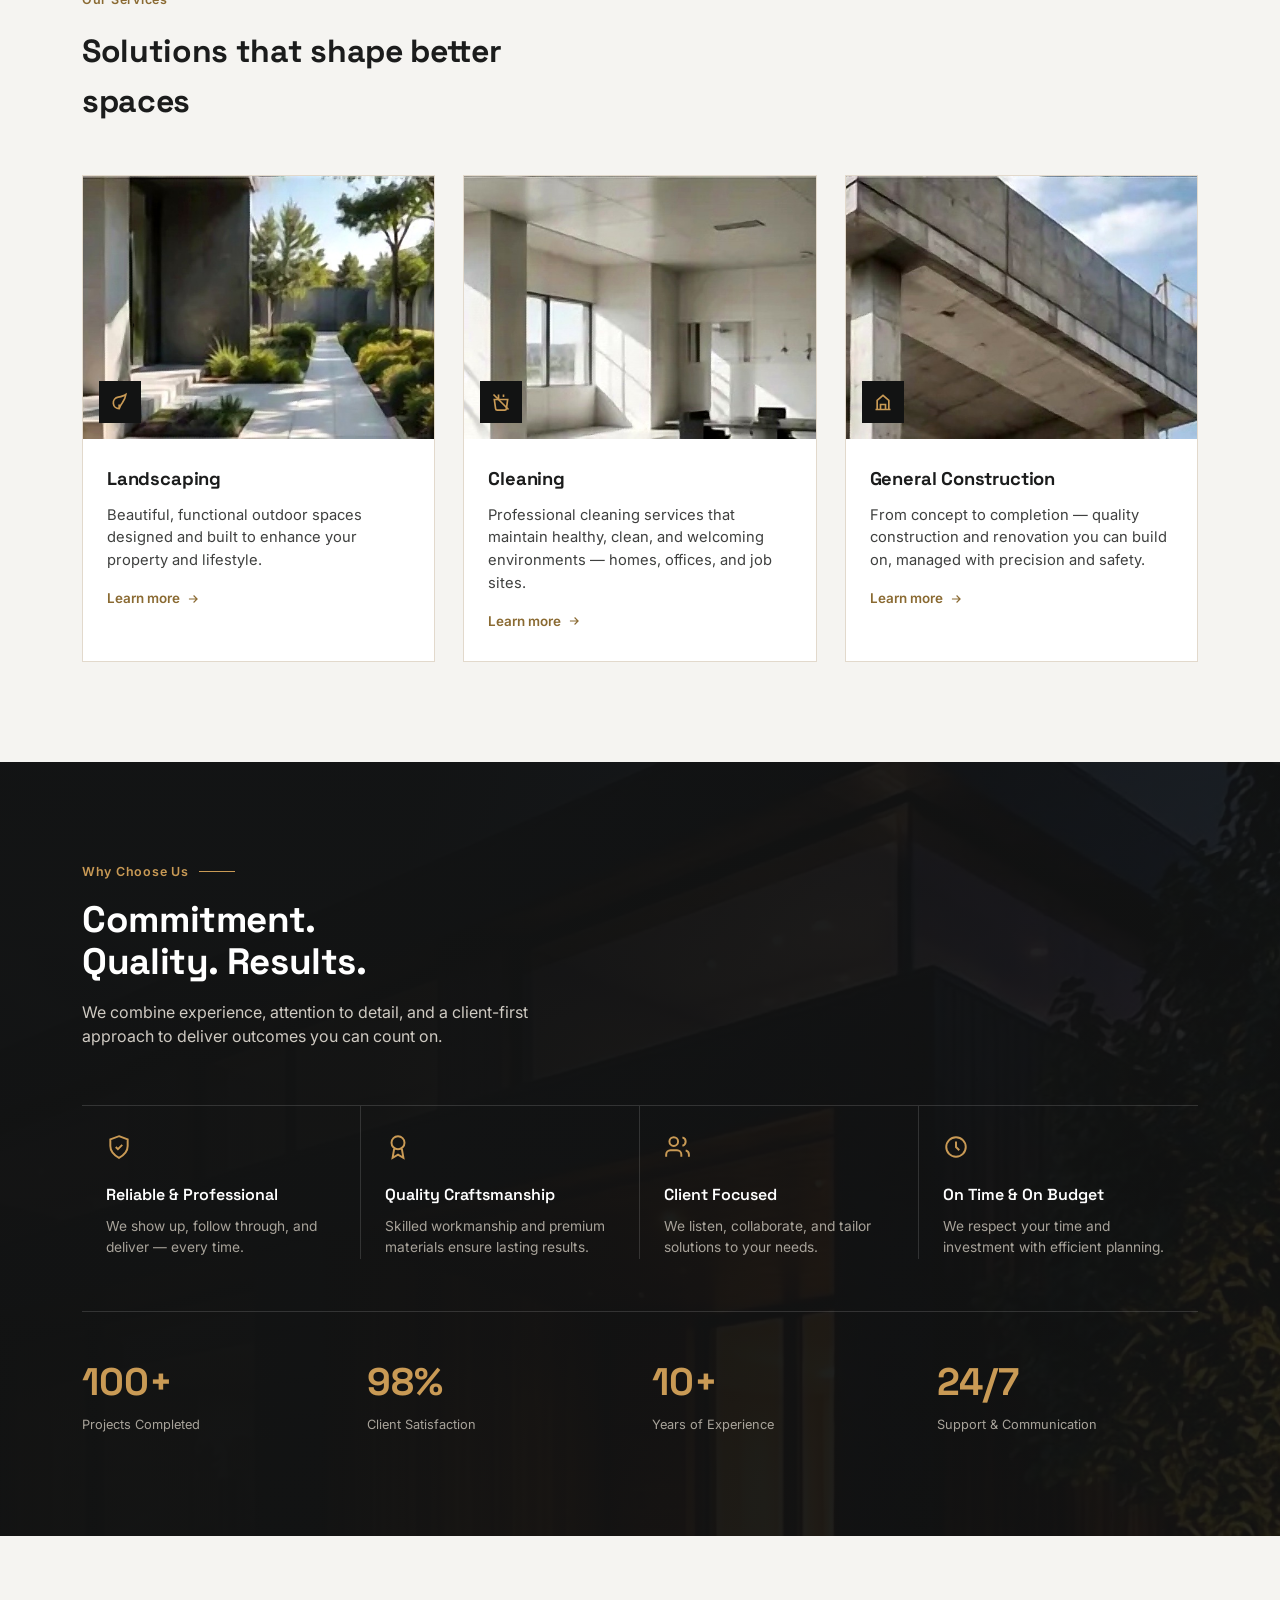
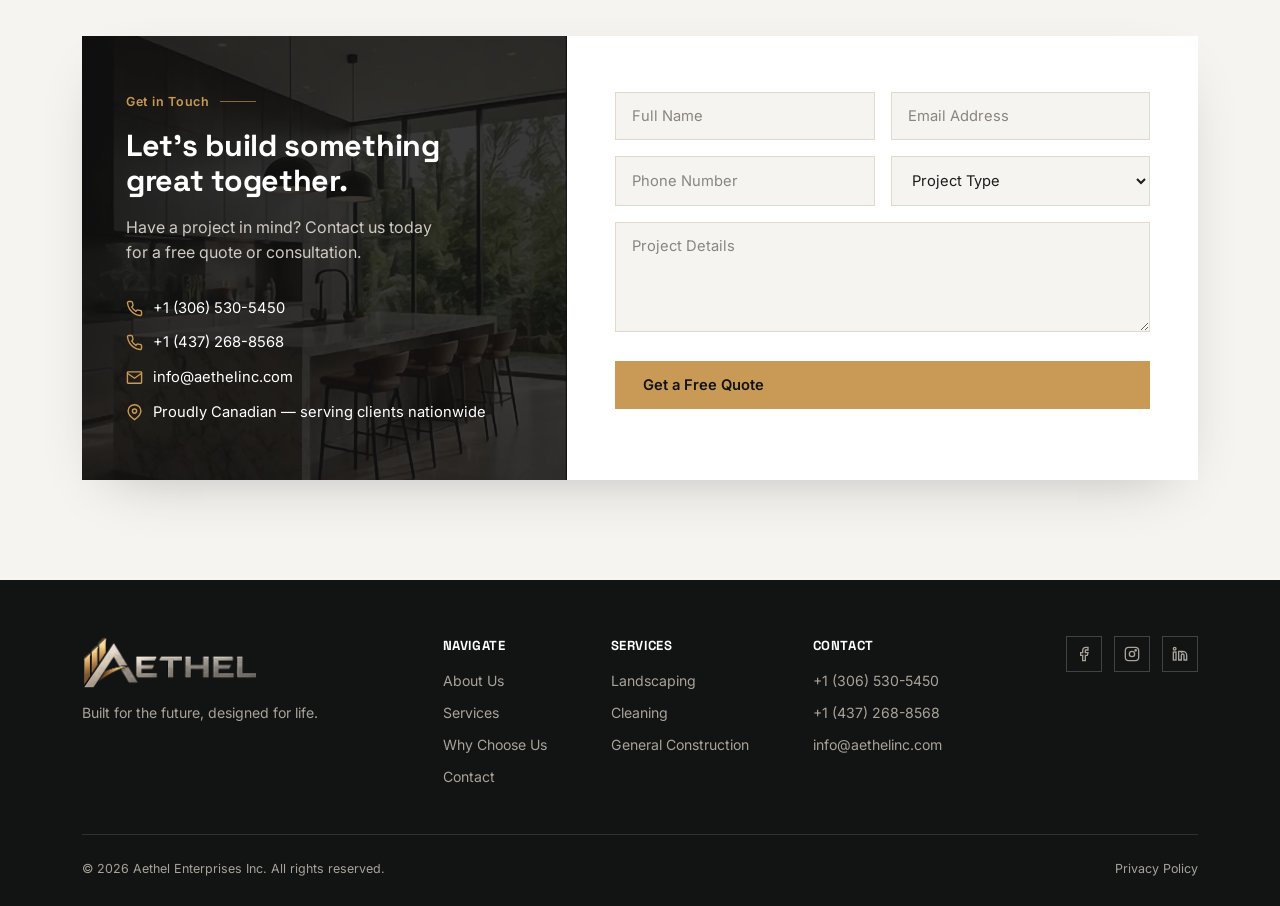
==== commit bae7ce57: "Render slogan ring as a vector graphic so it shows in every browser The ring text relied on SVG text" ====
--- a/index.html
+++ b/index.html
@@ -73,12 +73,7 @@
       <div class="photowrap">
         <img src="images/courtyard.jpg" alt="Landscaped concrete courtyard with lighting designed by Aethel Enterprises" width="1100" height="822" loading="lazy">
         <div class="seal" aria-label="Built for the future. Built to last.">
-          <svg class="seal-ring" viewBox="0 0 200 200" width="100%" height="100%" aria-hidden="true">
-            <defs><path id="sealpath" d="M 100,100 m -76,0 a 76,76 0 1,1 152,0 a 76,76 0 1,1 -152,0"/></defs>
-            <text font-family="Inter, sans-serif" font-size="13" fill="#C99A55" font-weight="600">
-              <textPath href="#sealpath" startOffset="0%" textLength="470" lengthAdjust="spacing">BUILT FOR THE FUTURE • BUILT TO LAST •</textPath>
-            </text>
-          </svg>
+          <img class="seal-ring" src="images/seal-ring.svg" alt="" width="400" height="400">
           <div class="seal-core"><img src="images/mark.png" alt="" width="240" height="222"></div>
         </div>
       </div>
--- a/css/styles.css
+++ b/css/styles.css
@@ -115,8 +115,8 @@
   background:var(--dark);box-shadow:0 10px 30px -10px rgba(0,0,0,0.5);
   cursor:pointer;
 }
-.seal-ring{position:absolute;inset:0;animation:spin 16s linear infinite;}
-.seal:hover .seal-ring{animation-play-state:paused;}
+.about .photowrap .seal-ring{position:absolute;top:0;left:0;width:100%;height:100%;aspect-ratio:auto;animation:spin 16s linear infinite;}
+.seal:hover .seal-ring,.seal:active .seal-ring{animation-play-state:paused;}
 @keyframes spin{from{transform:rotate(0deg);}to{transform:rotate(360deg);}}
 .seal-core{
   position:absolute;inset:0;display:flex;align-items:center;justify-content:center;
@@ -126,7 +126,7 @@
 @keyframes float{0%,100%{transform:translateY(2px);}50%{transform:translateY(-4px);}}
 .brand .logo{animation:float 5s ease-in-out infinite;}
 @media (prefers-reduced-motion: reduce){
-  .seal-ring,.seal-core,.brand .logo{animation:none;}
+  .about .photowrap .seal-ring,.seal-core,.brand .logo{animation:none;}
   .hero h1,.hero p,.hero .ctas,.hero .photo{animation:none;opacity:1;transform:none;}
 }
 
